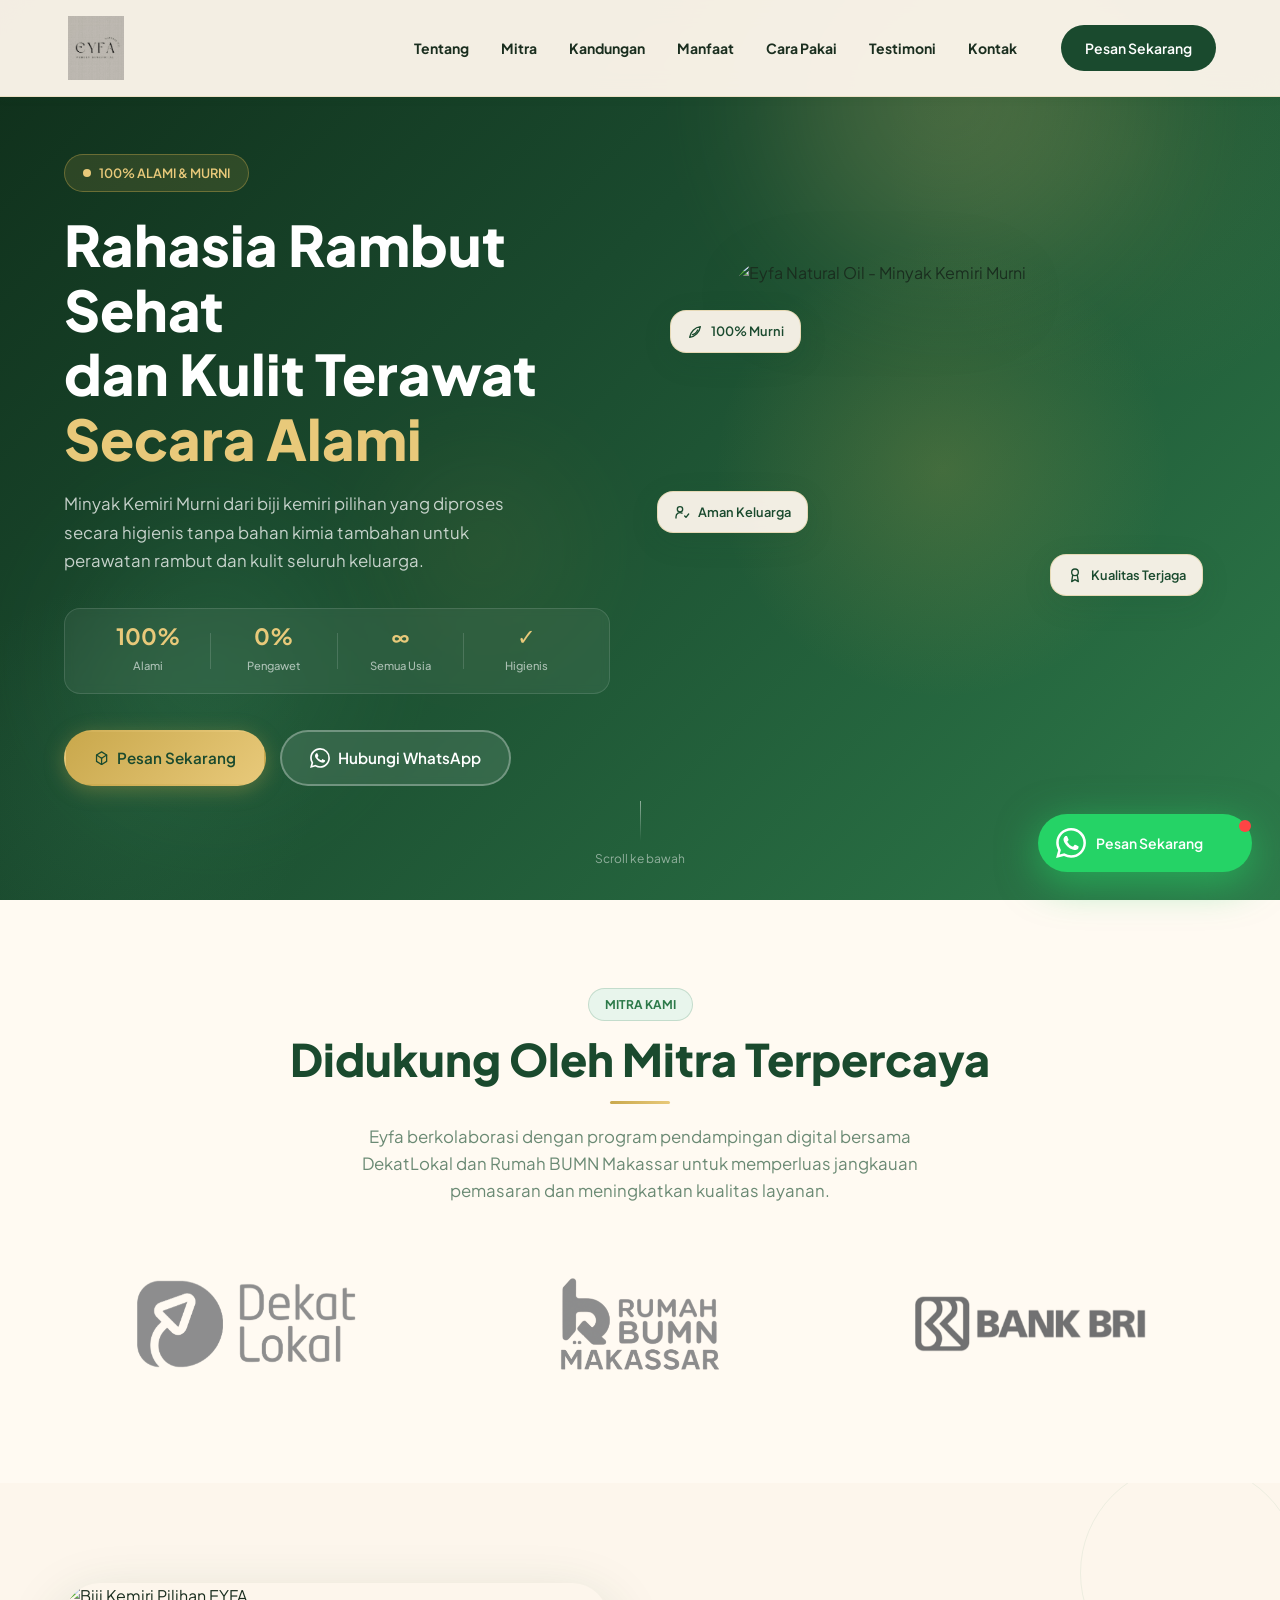
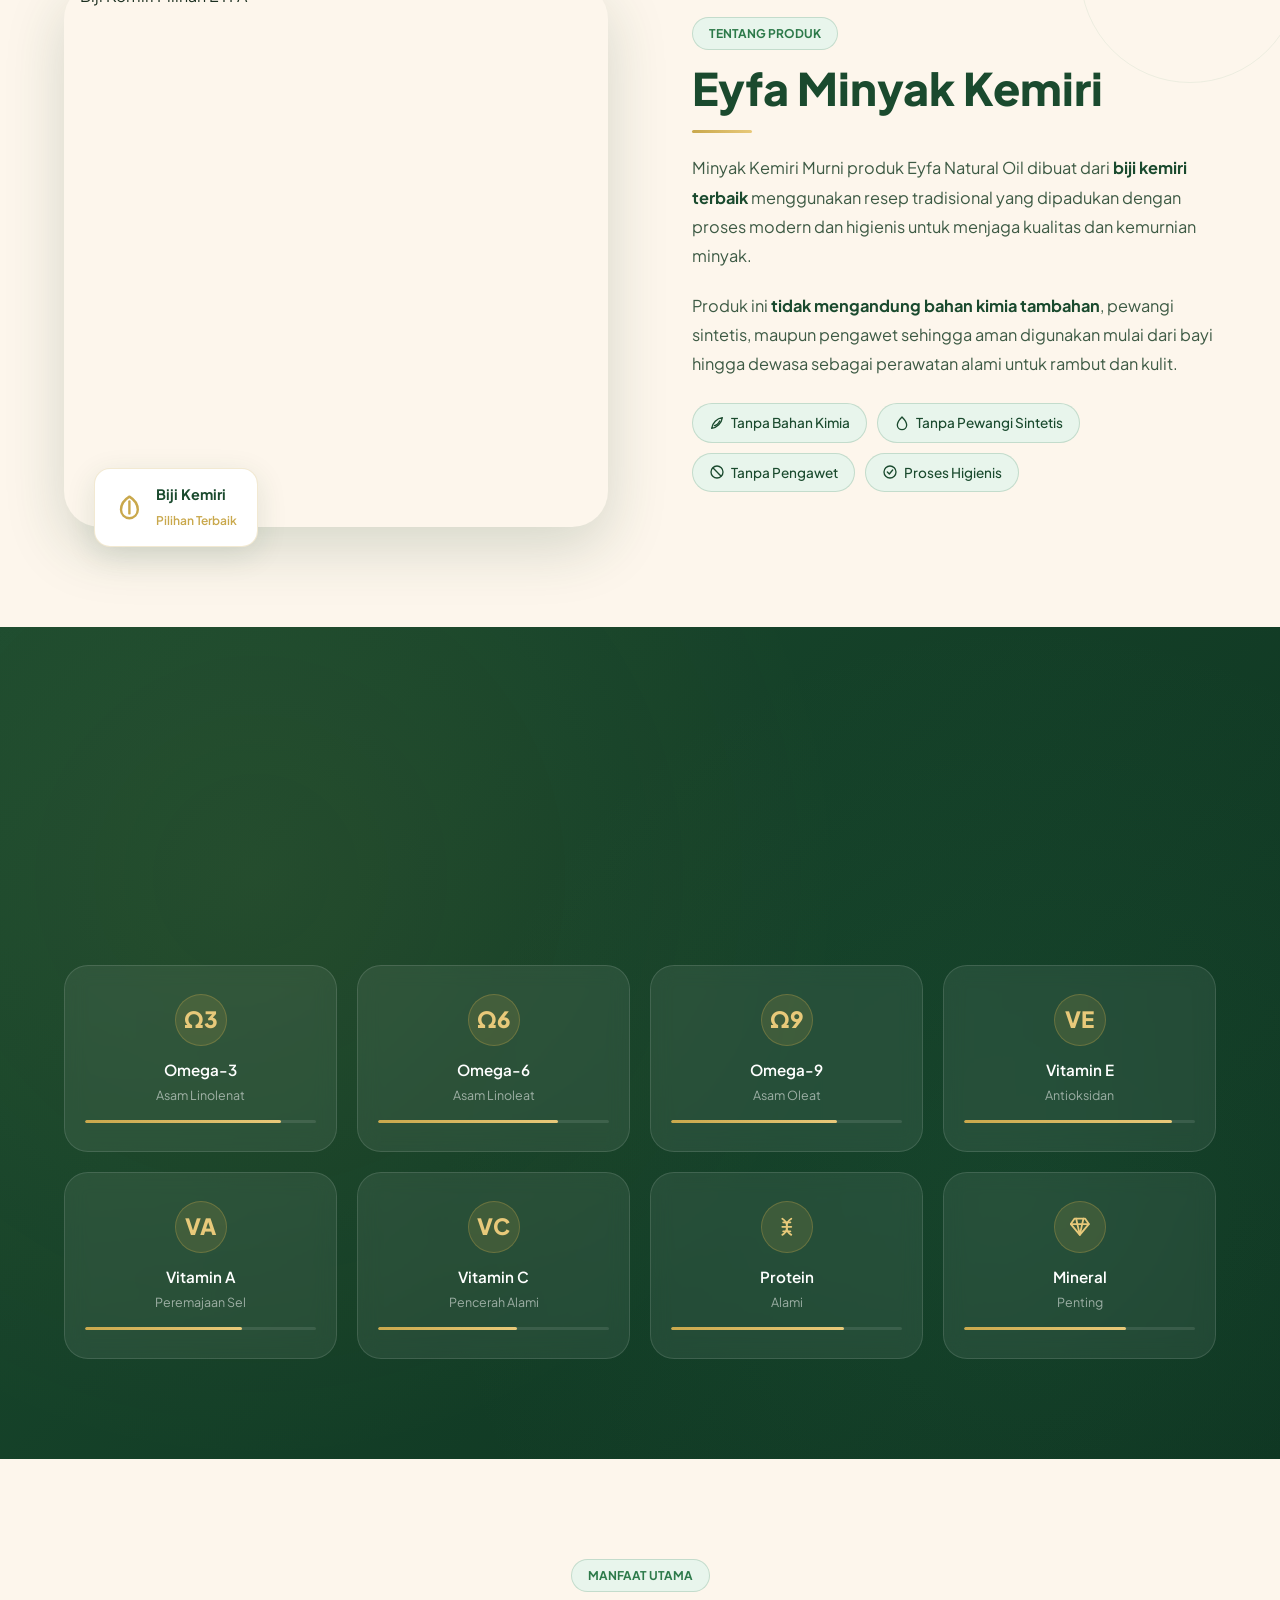
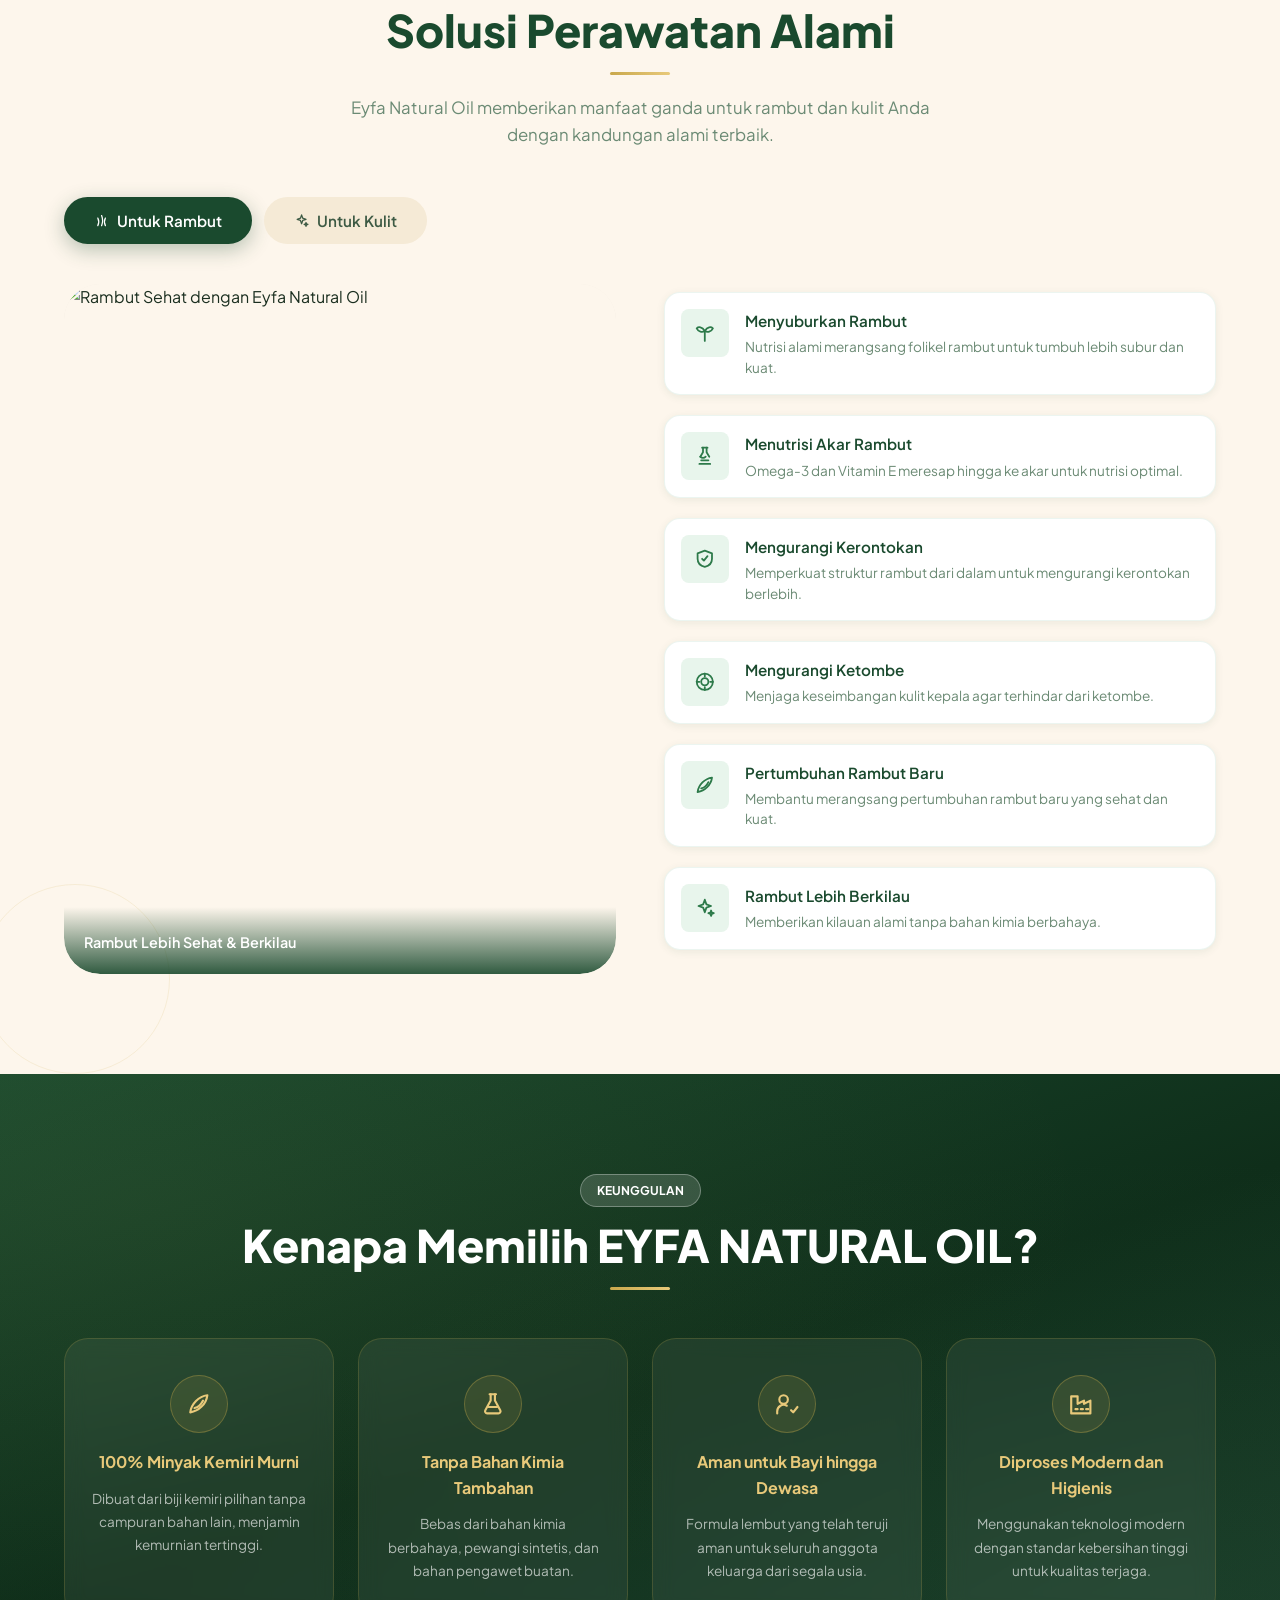
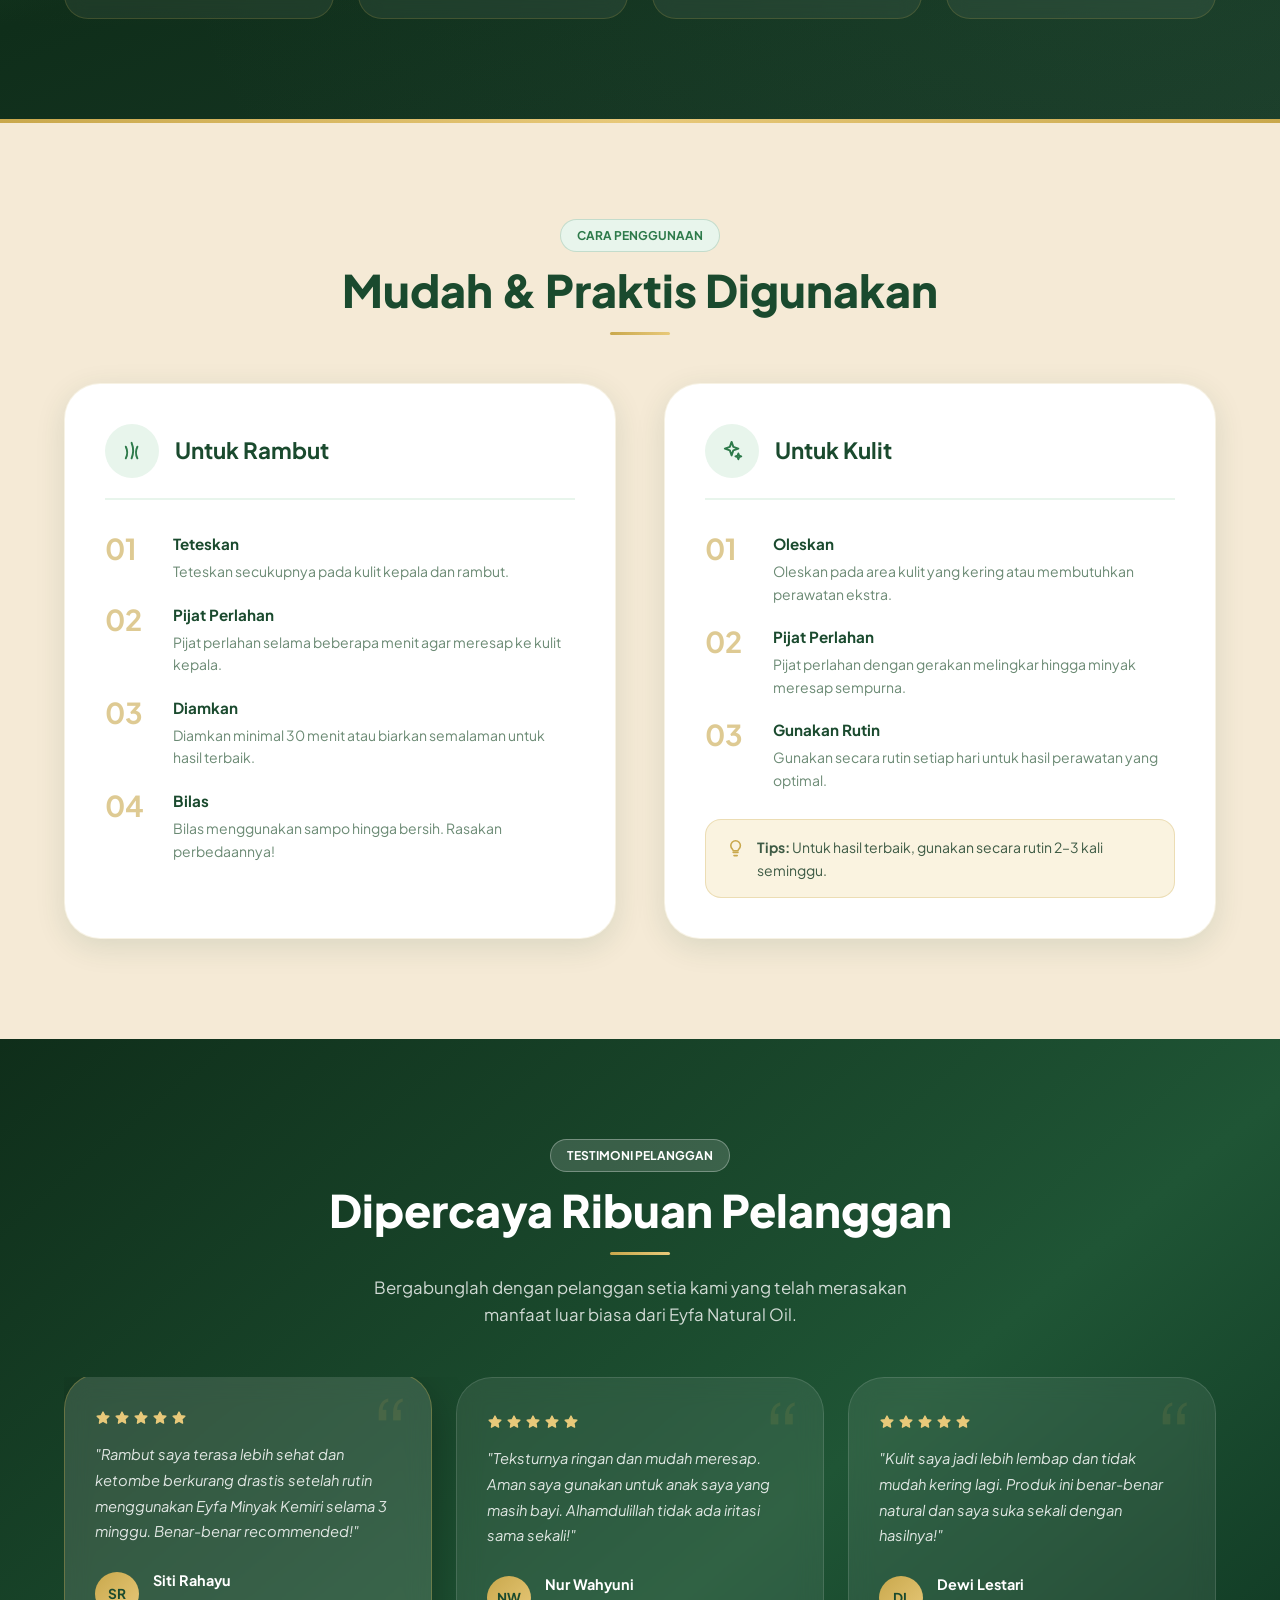
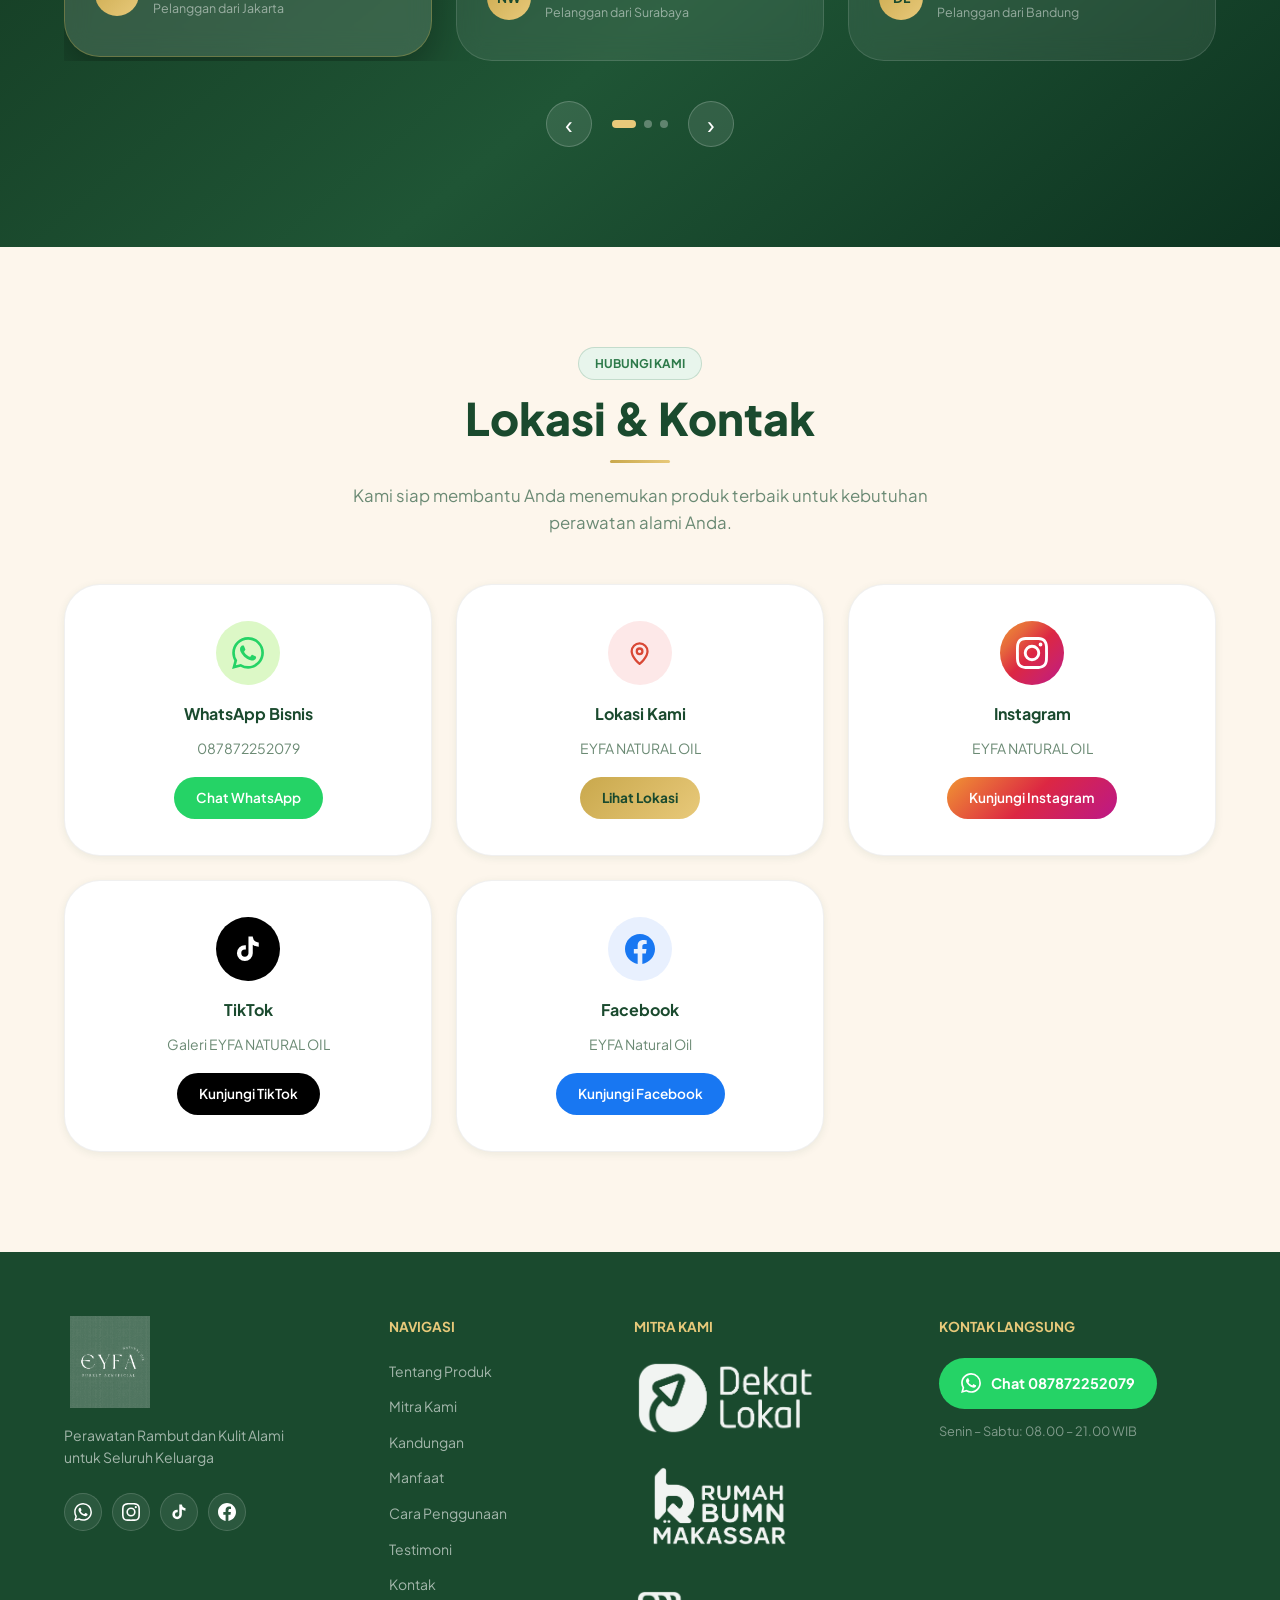
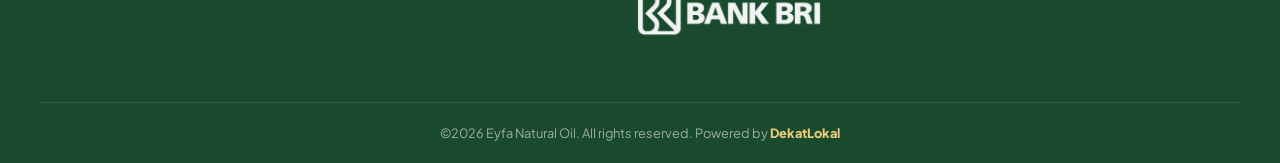
==== index.html @ d193f85e "update ui" ====
<!DOCTYPE html>
<html lang="id">
<head>
  <meta charset="UTF-8" />
  <meta name="viewport" content="width=device-width, initial-scale=1.0" />
  <title>Eyfa Natural Oil | Minyak Kemiri Murni untuk Rambut dan Kulit</title>
  <meta name="description" content="Eyfa Natural Oil adalah minyak kemiri murni untuk merawat rambut, kulit kepala, dan kulit keluarga tanpa pewangi sintetis atau pengawet." />
  <meta name="keywords" content="Eyfa Natural Oil, minyak kemiri murni, minyak kemiri untuk rambut, minyak kemiri rambut rontok, minyak kemiri untuk bayi, minyak kemiri alami Makassar, perawatan rambut alami, perawatan kulit alami, minyak kemiri tanpa pengawet, minyak kemiri Indonesia" />
  <meta name="robots" content="index, follow, max-image-preview:large" />
  <meta name="author" content="Eyfa Natural Oil" />
  <meta name="theme-color" content="#1a4a2e" />
  <link rel="canonical" href="https://ayfa.dekatlokal.com/" />
  <meta property="og:locale" content="id_ID" />
  <meta property="og:type" content="website" />
  <meta property="og:site_name" content="Eyfa Natural Oil" />
  <meta property="og:title" content="Eyfa Natural Oil - Minyak Kemiri Murni" />
  <meta property="og:description" content="Minyak kemiri murni dari biji kemiri pilihan untuk perawatan rambut dan kulit alami seluruh keluarga." />
  <meta property="og:url" content="https://ayfa.dekatlokal.com/" />
  <meta property="og:image" content="https://ayfa.dekatlokal.com/assets/eyfa_hero_product.png" />
  <meta property="og:image:alt" content="Produk Eyfa Natural Oil minyak kemiri murni" />
  <meta name="twitter:card" content="summary_large_image" />
  <meta name="twitter:title" content="Eyfa Natural Oil - Minyak Kemiri Murni" />
  <meta name="twitter:description" content="Perawatan rambut dan kulit alami dari minyak kemiri murni tanpa bahan kimia tambahan." />
  <meta name="twitter:image" content="https://ayfa.dekatlokal.com/assets/eyfa_hero_product.png" />
  <link rel="icon" type="image/jpeg" href="assets/logo-eyfa.jpg" />
  <link rel="apple-touch-icon" href="assets/logo-eyfa.jpg" />
  <link rel="preload" as="image" href="assets/eyfa_hero_product.png" />
  <link rel="preconnect" href="https://fonts.googleapis.com" />
  <link rel="preconnect" href="https://fonts.gstatic.com" crossorigin />
  <link href="https://fonts.googleapis.com/css2?family=Plus+Jakarta+Sans:wght@400;500;600;700;800&display=swap" rel="stylesheet" />
  <link rel="stylesheet" href="style.css" />
  <script type="application/ld+json">
  {
    "@context": "https://schema.org",
    "@graph": [
      {
        "@type": "Organization",
        "@id": "https://ayfa.dekatlokal.com/#organization",
        "name": "Eyfa Natural Oil",
        "url": "https://ayfa.dekatlokal.com/",
        "logo": "https://ayfa.dekatlokal.com/assets/logo-eyfa.jpg",
        "sameAs": [
          "https://www.instagram.com/eyfanaturaloil",
          "https://www.tiktok.com/@eyfa.natural.oil",
          "https://www.facebook.com/profile.php?id=61573825376916"
        ]
      },
      {
        "@type": "LocalBusiness",
        "@id": "https://ayfa.dekatlokal.com/#business",
        "name": "Eyfa Natural Oil",
        "url": "https://ayfa.dekatlokal.com/",
        "image": "https://ayfa.dekatlokal.com/assets/eyfa_hero_product.png",
        "telephone": "+6287872252079",
        "areaServed": "Indonesia",
        "brand": { "@id": "https://ayfa.dekatlokal.com/#organization" },
        "openingHoursSpecification": [
          {
            "@type": "OpeningHoursSpecification",
            "dayOfWeek": ["Monday", "Tuesday", "Wednesday", "Thursday", "Friday", "Saturday"],
            "opens": "08:00",
            "closes": "21:00"
          }
        ]
      },
      {
        "@type": "Product",
        "@id": "https://ayfa.dekatlokal.com/#product",
        "name": "Eyfa Natural Oil Minyak Kemiri Murni",
        "brand": { "@id": "https://ayfa.dekatlokal.com/#organization" },
        "category": "Perawatan rambut dan kulit alami",
        "image": [
          "https://ayfa.dekatlokal.com/assets/eyfa_hero_product.png",
          "https://ayfa.dekatlokal.com/assets/eyfa_kemiri_natural.png"
        ],
        "description": "Minyak kemiri murni dari biji kemiri pilihan untuk membantu merawat rambut, kulit kepala, dan kulit keluarga tanpa pewangi sintetis atau pengawet."
      }
    ]
  }
  </script>
</head>
<body>
  <svg class="svg-sprite" xmlns="http://www.w3.org/2000/svg" aria-hidden="true">
    <symbol id="icon-leaf" viewBox="0 0 24 24"><path d="M4 20c8-1 15-8 16-16C12 5 5 12 4 20Z"/><path d="M8 16c3-.5 6-3 8-7"/></symbol>
    <symbol id="icon-award" viewBox="0 0 24 24"><circle cx="12" cy="8" r="5"/><path d="M8.5 12.5 7 22l5-3 5 3-1.5-9.5"/></symbol>
    <symbol id="icon-user-check" viewBox="0 0 24 24"><circle cx="9" cy="8" r="4"/><path d="M3 21v-2a6 6 0 0 1 9-5.2"/><path d="m16 18 2 2 4-5"/></symbol>
    <symbol id="icon-seed" viewBox="0 0 24 24"><path d="M12 3c5 3 7 7 7 11a7 7 0 0 1-14 0c0-4 2-8 7-11Z"/><path d="M12 7v10"/></symbol>
    <symbol id="icon-drop" viewBox="0 0 24 24"><path d="M12 3s7 7 7 12a7 7 0 0 1-14 0c0-5 7-12 7-12Z"/></symbol>
    <symbol id="icon-ban" viewBox="0 0 24 24"><circle cx="12" cy="12" r="9"/><path d="M6.5 6.5 17.5 17.5"/></symbol>
    <symbol id="icon-check-circle" viewBox="0 0 24 24"><circle cx="12" cy="12" r="9"/><path d="m8 12 3 3 5-6"/></symbol>
    <symbol id="icon-dna" viewBox="0 0 24 24"><path d="M7 3c7 4 7 14 0 18"/><path d="M17 3c-7 4-7 14 0 18"/><path d="M8 7h8M7 12h10M8 17h8"/></symbol>
    <symbol id="icon-gem" viewBox="0 0 24 24"><path d="M6 3h12l4 6-10 12L2 9l4-6Z"/><path d="M2 9h20M8 3l4 18 4-18"/></symbol>
    <symbol id="icon-hair" viewBox="0 0 24 24"><path d="M6 20c2-4 2-8 0-12"/><path d="M12 20c2-5 2-11 0-16"/><path d="M18 20c-2-4-2-8 0-12"/></symbol>
    <symbol id="icon-sparkle" viewBox="0 0 24 24"><path d="M12 3l1.8 5.2L19 10l-5.2 1.8L12 17l-1.8-5.2L5 10l5.2-1.8L12 3Z"/><path d="M19 15l.8 2.2L22 18l-2.2.8L19 21l-.8-2.2L16 18l2.2-.8L19 15Z"/></symbol>
    <symbol id="icon-sprout" viewBox="0 0 24 24"><path d="M12 21V10"/><path d="M12 10C9 5 5 5 3 7c2 4 6 5 9 3Z"/><path d="M12 10c3-5 7-5 9-3-2 4-6 5-9 3Z"/></symbol>
    <symbol id="icon-microscope" viewBox="0 0 24 24"><path d="M9 3h6"/><path d="M10 3v5l-3 5"/><path d="M14 3v5l3 5"/><path d="M6 21h12"/><path d="M8 17h8"/><path d="M13 13a4 4 0 0 1-6 0"/></symbol>
    <symbol id="icon-shield" viewBox="0 0 24 24"><path d="M12 3 20 6v6c0 5-3.5 8-8 9-4.5-1-8-4-8-9V6l8-3Z"/><path d="m9 12 2 2 4-5"/></symbol>
    <symbol id="icon-target" viewBox="0 0 24 24"><circle cx="12" cy="12" r="9"/><circle cx="12" cy="12" r="4"/><path d="M12 3v3M12 18v3M3 12h3M18 12h3"/></symbol>
    <symbol id="icon-flower" viewBox="0 0 24 24"><circle cx="12" cy="12" r="2"/><path d="M12 4c2 2 2 4 0 6-2-2-2-4 0-6ZM12 20c-2-2-2-4 0-6 2 2 2 4 0 6ZM4 12c2-2 4-2 6 0-2 2-4 2-6 0ZM20 12c-2 2-4 2-6 0 2-2 4-2 6 0Z"/></symbol>
    <symbol id="icon-sun" viewBox="0 0 24 24"><circle cx="12" cy="12" r="4"/><path d="M12 2v3M12 19v3M4.9 4.9 7 7M17 17l2.1 2.1M2 12h3M19 12h3M4.9 19.1 7 17M17 7l2.1-2.1"/></symbol>
    <symbol id="icon-beaker" viewBox="0 0 24 24"><path d="M9 3h6"/><path d="M10 3v6l-5 9a2 2 0 0 0 1.7 3h10.6A2 2 0 0 0 19 18l-5-9V3"/><path d="M8 15h8"/></symbol>
    <symbol id="icon-factory" viewBox="0 0 24 24"><path d="M3 21h18V9l-6 3V9l-6 3V5H3v16Z"/><path d="M7 17h2M12 17h2M17 17h2"/></symbol>
    <symbol id="icon-bulb" viewBox="0 0 24 24"><path d="M9 18h6"/><path d="M10 22h4"/><path d="M8 14a6 6 0 1 1 8 0c-.8.8-1 1.5-1 2H9c0-.5-.2-1.2-1-2Z"/></symbol>
    <symbol id="icon-map-pin" viewBox="0 0 24 24"><path d="M12 21s7-5.5 7-11a7 7 0 0 0-14 0c0 5.5 7 11 7 11Z"/><circle cx="12" cy="10" r="2.5"/></symbol>
    <symbol id="icon-package" viewBox="0 0 24 24"><path d="M4 8 12 3l8 5v10l-8 5-8-5V8Z"/><path d="m4 8 8 5 8-5"/><path d="M12 13v10"/></symbol>
    <symbol id="icon-star" viewBox="0 0 24 24"><polygon points="12 3 14.7 8.5 20.8 9.4 16.4 13.7 17.4 19.8 12 16.9 6.6 19.8 7.6 13.7 3.2 9.4 9.3 8.5 12 3"/></symbol>
  </svg>

  <!-- ===== NAVBAR ===== -->
  <nav class="navbar" id="navbar">
    <div class="nav-container">
      <a href="#hero" class="nav-logo" aria-label="Eyfa Natural Oil">
        <img src="assets/logo-eyfa-transparent.png" alt="Eyfa Natural Oil" class="brand-logo-img" width="571" height="653" />
      </a>
      <ul class="nav-links" id="navLinks">
        <li><a href="#tentang">Tentang</a></li>
        <li><a href="#mitra">Mitra</a></li>
        <li><a href="#kandungan">Kandungan</a></li>
        <li><a href="#manfaat">Manfaat</a></li>
        <li><a href="#cara-pakai">Cara Pakai</a></li>
        <li><a href="#testimoni">Testimoni</a></li>
        <li><a href="#kontak">Kontak</a></li>
        <li class="nav-powered-mobile">Powered by <a href="https://dekatlokal.com/" target="_blank" rel="noopener">DekatLokal</a></li>
      </ul>
      <a href="https://wa.me/6287872252079?text=Halo%2C%20saya%20ingin%20memesan%20Eyfa%20Minyak%20Kemiri" class="nav-cta" target="_blank" rel="noopener">Pesan Sekarang</a>
      <button class="hamburger" id="hamburger" aria-label="Menu">
        <span></span><span></span><span></span>
      </button>
    </div>
  </nav>

  <!-- ===== HERO SECTION ===== -->
  <section class="hero" id="hero">
    <div class="hero-bg-ornament">
      <div class="orb orb-1"></div>
      <div class="orb orb-2"></div>
      <div class="orb orb-3"></div>
    </div>
    <div class="hero-container">
      <div class="hero-content" data-aos="fade-right">
        <div class="hero-badge">
          <span class="badge-dot"></span>
          100% Alami &amp; Murni
        </div>
        <h1 class="hero-headline">
          Rahasia Rambut Sehat<br />
          dan Kulit Terawat<br />
          <em>Secara Alami</em>
        </h1>
        <p class="hero-subheadline">
          Minyak Kemiri Murni dari biji kemiri pilihan yang diproses secara higienis tanpa bahan kimia tambahan untuk perawatan rambut dan kulit seluruh keluarga.
        </p>
        <div class="hero-stats">
          <div class="stat-item">
            <span class="stat-num">100%</span>
            <span class="stat-label">Alami</span>
          </div>
          <div class="stat-divider"></div>
          <div class="stat-item">
            <span class="stat-num">0%</span>
            <span class="stat-label">Pengawet</span>
          </div>
          <div class="stat-divider"></div>
          <div class="stat-item">
            <span class="stat-num">∞</span>
            <span class="stat-label">Semua Usia</span>
          </div>
          <div class="stat-divider"></div>
          <div class="stat-item">
            <span class="stat-num">✓</span>
            <span class="stat-label">Higienis</span>
          </div>
        </div>
        <div class="hero-cta-group">
          <a href="https://wa.me/6287872252079?text=Halo%2C%20saya%20ingin%20memesan%20Eyfa%20Minyak%20Kemiri" class="btn btn-primary" id="hero-order-btn" target="_blank" rel="noopener">
            <svg class="icon" aria-hidden="true"><use href="#icon-package"></use></svg>
            Pesan Sekarang
          </a>
          <a href="https://wa.me/6287872252079" class="btn btn-whatsapp" id="hero-wa-btn" target="_blank" rel="noopener">
            <svg width="20" height="20" viewBox="0 0 24 24" fill="currentColor"><path d="M17.472 14.382c-.297-.149-1.758-.867-2.03-.967-.273-.099-.471-.148-.67.15-.197.297-.767.966-.94 1.164-.173.199-.347.223-.644.075-.297-.15-1.255-.463-2.39-1.475-.883-.788-1.48-1.761-1.653-2.059-.173-.297-.018-.458.13-.606.134-.133.298-.347.446-.52.149-.174.198-.298.298-.497.099-.198.05-.371-.025-.52-.075-.149-.669-1.612-.916-2.207-.242-.579-.487-.5-.669-.51-.173-.008-.371-.01-.57-.01-.198 0-.52.074-.792.372-.272.297-1.04 1.016-1.04 2.479 0 1.462 1.065 2.875 1.213 3.074.149.198 2.096 3.2 5.077 4.487.709.306 1.262.489 1.694.625.712.227 1.36.195 1.871.118.571-.085 1.758-.719 2.006-1.413.248-.694.248-1.289.173-1.413-.074-.124-.272-.198-.57-.347m-5.421 7.403h-.004a9.87 9.87 0 01-5.031-1.378l-.361-.214-3.741.982.998-3.648-.235-.374a9.86 9.86 0 01-1.51-5.26c.001-5.45 4.436-9.884 9.888-9.884 2.64 0 5.122 1.03 6.988 2.898a9.825 9.825 0 012.893 6.994c-.003 5.45-4.437 9.884-9.885 9.884m8.413-18.297A11.815 11.815 0 0012.05 0C5.495 0 .16 5.335.157 11.892c0 2.096.547 4.142 1.588 5.945L.057 24l6.305-1.654a11.882 11.882 0 005.683 1.448h.005c6.554 0 11.89-5.335 11.893-11.893a11.821 11.821 0 00-3.48-8.413Z"/></svg>
            Hubungi WhatsApp
          </a>
        </div>
      </div>
      <div class="hero-visual" data-aos="fade-left">
        <div class="hero-img-wrapper">
          <div class="hero-img-glow"></div>
          <img src="assets/eyfa_hero_product.png" alt="Eyfa Natural Oil - Minyak Kemiri Murni" class="hero-product-img" id="hero-product-img" width="1024" height="1024" fetchpriority="high" />
          <div class="floating-badge fb-1">
            <span class="fb-icon"><svg class="icon" aria-hidden="true"><use href="#icon-leaf"></use></svg></span>
            <span>100% Murni</span>
          </div>
          <div class="floating-badge fb-2">
            <span class="fb-icon"><svg class="icon" aria-hidden="true"><use href="#icon-award"></use></svg></span>
            <span>Kualitas Terjaga</span>
          </div>
          <div class="floating-badge fb-3">
            <span class="fb-icon"><svg class="icon" aria-hidden="true"><use href="#icon-user-check"></use></svg></span>
            <span>Aman Keluarga</span>
          </div>
        </div>
      </div>
    </div>
    <div class="hero-scroll-indicator">
      <div class="scroll-line"></div>
      <span>Scroll ke bawah</span>
    </div>
  </section>

  <!-- ===== MITRA TERPERCAYA ===== -->
  <section class="partners" id="mitra">
    <div class="section-container">
      <div class="section-header text-center" data-aos="fade-up">
        <div class="section-tag">Mitra Kami</div>
        <h2 class="section-title">Didukung Oleh Mitra Terpercaya</h2>
        <div class="gold-divider center"></div>
        <p class="section-desc">Eyfa berkolaborasi dengan program pendampingan digital bersama DekatLokal dan Rumah BUMN Makassar untuk memperluas jangkauan pemasaran dan meningkatkan kualitas layanan.</p>
      </div>
      <div class="partners-grid">
        <a href="https://dekatlokal.com/" class="partner-card" data-aos="flip-up" data-aos-delay="0" target="_blank" rel="noopener" aria-label="Kunjungi DekatLokal">
          <img src="assets/logo-dekatlokal.png" alt="DekatLokal" class="partner-logo" width="3125" height="1250" loading="lazy" />
        </a>
        <div class="partner-card" data-aos="flip-up" data-aos-delay="120" aria-label="Rumah BUMN Makassar">
          <img src="assets/logo-rumah%20bumn%20makassar.png" alt="Rumah BUMN Makassar" class="partner-logo partner-logo-rumah" width="3125" height="1875" loading="lazy" />
        </div>
        <div class="partner-card" data-aos="flip-up" data-aos-delay="240" aria-label="Bank BRI">
          <img src="assets/logo-bank%20bri.png" alt="Bank BRI" class="partner-logo" width="3124" height="781" loading="lazy" />
        </div>
      </div>
    </div>
  </section>

  <!-- ===== TENTANG PRODUK ===== -->
  <section class="about" id="tentang">
    <div class="section-container">
      <div class="about-grid">
        <div class="about-image-col" data-aos="fade-right">
          <div class="about-img-frame">
            <img src="assets/eyfa_kemiri_natural.png" alt="Biji Kemiri Pilihan EYFA" class="about-img" width="1024" height="1024" loading="lazy" />
            <div class="about-img-badge">
              <span class="badge-icon"><svg class="icon" aria-hidden="true"><use href="#icon-seed"></use></svg></span>
              <div>
                <strong>Biji Kemiri</strong>
                <small>Pilihan Terbaik</small>
              </div>
            </div>
          </div>
        </div>
        <div class="about-content-col" data-aos="fade-left">
          <div class="section-tag">Tentang Produk</div>
          <h2 class="section-title">Eyfa Minyak Kemiri</h2>
          <div class="gold-divider"></div>
          <p class="about-text">
            Minyak Kemiri Murni produk Eyfa Natural Oil dibuat dari <strong>biji kemiri terbaik</strong> menggunakan resep tradisional yang dipadukan dengan proses modern dan higienis untuk menjaga kualitas dan kemurnian minyak.
          </p>
          <p class="about-text">
            Produk ini <strong>tidak mengandung bahan kimia tambahan</strong>, pewangi sintetis, maupun pengawet sehingga aman digunakan mulai dari bayi hingga dewasa sebagai perawatan alami untuk rambut dan kulit.
          </p>
          <div class="about-features">
            <div class="feature-chip">
              <span><svg class="icon" aria-hidden="true"><use href="#icon-leaf"></use></svg></span> Tanpa Bahan Kimia
            </div>
            <div class="feature-chip">
              <span><svg class="icon" aria-hidden="true"><use href="#icon-drop"></use></svg></span> Tanpa Pewangi Sintetis
            </div>
            <div class="feature-chip">
              <span><svg class="icon" aria-hidden="true"><use href="#icon-ban"></use></svg></span> Tanpa Pengawet
            </div>
            <div class="feature-chip">
              <span><svg class="icon" aria-hidden="true"><use href="#icon-check-circle"></use></svg></span> Proses Higienis
            </div>
          </div>
        </div>
      </div>
    </div>
  </section>

  <!-- ===== KANDUNGAN ALAMI ===== -->
  <section class="kandungan" id="kandungan">
    <div class="kandungan-bg"></div>
    <div class="section-container">
      <div class="section-header" data-aos="fade-up">
        <div class="section-tag light">Kandungan Alami</div>
        <h2 class="section-title light">Kaya Nutrisi untuk Rambut &amp; Kulit</h2>
        <div class="gold-divider center"></div>
        <p class="section-desc light">Setiap tetes Eyfa Natural Oil mengandung nutrisi penting yang membantu menjaga kesehatan rambut dan kulit secara alami dari dalam.</p>
      </div>
      <div class="kandungan-grid">
        <div class="kandungan-card" data-aos="fade-up" data-aos-delay="0">
          <div class="kand-icon">Ω3</div>
          <h3>Omega-3</h3>
          <p>Asam Linolenat</p>
          <div class="kand-bar"><div class="kand-fill" style="width:85%"></div></div>
        </div>
        <div class="kandungan-card" data-aos="fade-up" data-aos-delay="80">
          <div class="kand-icon">Ω6</div>
          <h3>Omega-6</h3>
          <p>Asam Linoleat</p>
          <div class="kand-bar"><div class="kand-fill" style="width:78%"></div></div>
        </div>
        <div class="kandungan-card" data-aos="fade-up" data-aos-delay="160">
          <div class="kand-icon">Ω9</div>
          <h3>Omega-9</h3>
          <p>Asam Oleat</p>
          <div class="kand-bar"><div class="kand-fill" style="width:72%"></div></div>
        </div>
        <div class="kandungan-card" data-aos="fade-up" data-aos-delay="240">
          <div class="kand-icon">VE</div>
          <h3>Vitamin E</h3>
          <p>Antioksidan</p>
          <div class="kand-bar"><div class="kand-fill" style="width:90%"></div></div>
        </div>
        <div class="kandungan-card" data-aos="fade-up" data-aos-delay="320">
          <div class="kand-icon">VA</div>
          <h3>Vitamin A</h3>
          <p>Peremajaan Sel</p>
          <div class="kand-bar"><div class="kand-fill" style="width:68%"></div></div>
        </div>
        <div class="kandungan-card" data-aos="fade-up" data-aos-delay="400">
          <div class="kand-icon">VC</div>
          <h3>Vitamin C</h3>
          <p>Pencerah Alami</p>
          <div class="kand-bar"><div class="kand-fill" style="width:60%"></div></div>
        </div>
        <div class="kandungan-card" data-aos="fade-up" data-aos-delay="480">
          <div class="kand-icon"><svg class="icon" aria-hidden="true"><use href="#icon-dna"></use></svg></div>
          <h3>Protein</h3>
          <p>Alami</p>
          <div class="kand-bar"><div class="kand-fill" style="width:75%"></div></div>
        </div>
        <div class="kandungan-card" data-aos="fade-up" data-aos-delay="560">
          <div class="kand-icon"><svg class="icon" aria-hidden="true"><use href="#icon-gem"></use></svg></div>
          <h3>Mineral</h3>
          <p>Penting</p>
          <div class="kand-bar"><div class="kand-fill" style="width:70%"></div></div>
        </div>
      </div>
    </div>
  </section>

  <!-- ===== MANFAAT UTAMA ===== -->
  <section class="manfaat" id="manfaat">
    <div class="section-container">
      <div class="section-header" data-aos="fade-up">
        <div class="section-tag">Manfaat Utama</div>
        <h2 class="section-title">Solusi Perawatan Alami</h2>
        <div class="gold-divider center"></div>
        <p class="section-desc">Eyfa Natural Oil memberikan manfaat ganda untuk rambut dan kulit Anda dengan kandungan alami terbaik.</p>
      </div>
      <div class="manfaat-tabs">
        <button class="tab-btn active" data-tab="rambut" id="tab-rambut">
          <span><svg class="icon" aria-hidden="true"><use href="#icon-hair"></use></svg></span> Untuk Rambut
        </button>
        <button class="tab-btn" data-tab="kulit" id="tab-kulit">
          <span><svg class="icon" aria-hidden="true"><use href="#icon-sparkle"></use></svg></span> Untuk Kulit
        </button>
      </div>
      <div class="manfaat-content">
        <div class="tab-panel active" id="panel-rambut">
          <div class="manfaat-visual" data-aos="fade-right">
            <img src="assets/eyfa_healthy_hair.png" alt="Rambut Sehat dengan Eyfa Natural Oil" class="manfaat-img" width="1024" height="1024" loading="lazy" />
            <div class="manfaat-img-overlay">
              <span>Rambut Lebih Sehat &amp; Berkilau</span>
            </div>
          </div>
          <div class="manfaat-list" data-aos="fade-left">
            <div class="manfaat-item">
              <div class="manfaat-icon-wrap"><svg class="icon" aria-hidden="true"><use href="#icon-sprout"></use></svg></div>
              <div>
                <h4>Menyuburkan Rambut</h4>
                <p>Nutrisi alami merangsang folikel rambut untuk tumbuh lebih subur dan kuat.</p>
              </div>
            </div>
            <div class="manfaat-item">
              <div class="manfaat-icon-wrap"><svg class="icon" aria-hidden="true"><use href="#icon-microscope"></use></svg></div>
              <div>
                <h4>Menutrisi Akar Rambut</h4>
                <p>Omega-3 dan Vitamin E meresap hingga ke akar untuk nutrisi optimal.</p>
              </div>
            </div>
            <div class="manfaat-item">
              <div class="manfaat-icon-wrap"><svg class="icon" aria-hidden="true"><use href="#icon-shield"></use></svg></div>
              <div>
                <h4>Mengurangi Kerontokan</h4>
                <p>Memperkuat struktur rambut dari dalam untuk mengurangi kerontokan berlebih.</p>
              </div>
            </div>
            <div class="manfaat-item">
              <div class="manfaat-icon-wrap"><svg class="icon" aria-hidden="true"><use href="#icon-target"></use></svg></div>
              <div>
                <h4>Mengurangi Ketombe</h4>
                <p>Menjaga keseimbangan kulit kepala agar terhindar dari ketombe.</p>
              </div>
            </div>
            <div class="manfaat-item">
              <div class="manfaat-icon-wrap"><svg class="icon" aria-hidden="true"><use href="#icon-leaf"></use></svg></div>
              <div>
                <h4>Pertumbuhan Rambut Baru</h4>
                <p>Membantu merangsang pertumbuhan rambut baru yang sehat dan kuat.</p>
              </div>
            </div>
            <div class="manfaat-item">
              <div class="manfaat-icon-wrap"><svg class="icon" aria-hidden="true"><use href="#icon-sparkle"></use></svg></div>
              <div>
                <h4>Rambut Lebih Berkilau</h4>
                <p>Memberikan kilauan alami tanpa bahan kimia berbahaya.</p>
              </div>
            </div>
          </div>
        </div>
        <div class="tab-panel" id="panel-kulit">
          <div class="manfaat-visual" data-aos="fade-right">
            <img src="assets/eyfa_hero_product.png" alt="Perawatan Kulit dengan Eyfa Natural Oil" class="manfaat-img" width="1024" height="1024" loading="lazy" />
            <div class="manfaat-img-overlay">
              <span>Kulit Lembut &amp; Bercahaya</span>
            </div>
          </div>
          <div class="manfaat-list" data-aos="fade-left">
            <div class="manfaat-item">
              <div class="manfaat-icon-wrap"><svg class="icon" aria-hidden="true"><use href="#icon-drop"></use></svg></div>
              <div>
                <h4>Melembapkan Kulit Kering</h4>
                <p>Asam lemak alami mengunci kelembapan kulit sepanjang hari.</p>
              </div>
            </div>
            <div class="manfaat-item">
              <div class="manfaat-icon-wrap"><svg class="icon" aria-hidden="true"><use href="#icon-flower"></use></svg></div>
              <div>
                <h4>Menjaga Kelembutan Kulit</h4>
                <p>Formula alami menjaga tekstur kulit tetap halus dan lembut.</p>
              </div>
            </div>
            <div class="manfaat-item">
              <div class="manfaat-icon-wrap"><svg class="icon" aria-hidden="true"><use href="#icon-leaf"></use></svg></div>
              <div>
                <h4>Menutrisi Kulit Secara Alami</h4>
                <p>Vitamin A, C, E bekerja sinergis untuk nutrisi kulit terbaik.</p>
              </div>
            </div>
            <div class="manfaat-item">
              <div class="manfaat-icon-wrap"><svg class="icon" aria-hidden="true"><use href="#icon-sun"></use></svg></div>
              <div>
                <h4>Aman Digunakan Sehari-hari</h4>
                <p>Tanpa bahan kimia, aman untuk penggunaan rutin dari pagi hingga malam.</p>
              </div>
            </div>
          </div>
        </div>
      </div>
    </div>
  </section>

  <!-- ===== KEUNGGULAN ===== -->
  <section class="keunggulan" id="keunggulan">
    <div class="keunggulan-bg"></div>
    <div class="section-container">
      <div class="section-header" data-aos="fade-up">
        <div class="section-tag light">Keunggulan</div>
        <h2 class="section-title light">Kenapa Memilih EYFA NATURAL OIL?</h2>
        <div class="gold-divider center"></div>
      </div>
      <div class="keunggulan-grid">
        <div class="keunggulan-card" data-aos="fade-up" data-aos-delay="0">
          <div class="ku-icon"><svg class="icon" aria-hidden="true"><use href="#icon-leaf"></use></svg></div>
          <h3>100% Minyak Kemiri Murni</h3>
          <p>Dibuat dari biji kemiri pilihan tanpa campuran bahan lain, menjamin kemurnian tertinggi.</p>
        </div>
        <div class="keunggulan-card" data-aos="fade-up" data-aos-delay="100">
          <div class="ku-icon"><svg class="icon" aria-hidden="true"><use href="#icon-beaker"></use></svg></div>
          <h3>Tanpa Bahan Kimia Tambahan</h3>
          <p>Bebas dari bahan kimia berbahaya, pewangi sintetis, dan bahan pengawet buatan.</p>
        </div>
        <div class="keunggulan-card" data-aos="fade-up" data-aos-delay="200">
          <div class="ku-icon"><svg class="icon" aria-hidden="true"><use href="#icon-user-check"></use></svg></div>
          <h3>Aman untuk Bayi hingga Dewasa</h3>
          <p>Formula lembut yang telah teruji aman untuk seluruh anggota keluarga dari segala usia.</p>
        </div>
        <div class="keunggulan-card" data-aos="fade-up" data-aos-delay="300">
          <div class="ku-icon"><svg class="icon" aria-hidden="true"><use href="#icon-factory"></use></svg></div>
          <h3>Diproses Modern dan Higienis</h3>
          <p>Menggunakan teknologi modern dengan standar kebersihan tinggi untuk kualitas terjaga.</p>
        </div>
      </div>
    </div>
  </section>

  <!-- ===== CARA PENGGUNAAN ===== -->
  <section class="cara-pakai" id="cara-pakai">
    <div class="section-container">
      <div class="section-header" data-aos="fade-up">
        <div class="section-tag">Cara Penggunaan</div>
        <h2 class="section-title">Mudah &amp; Praktis Digunakan</h2>
        <div class="gold-divider center"></div>
      </div>
      <div class="cara-grid">
        <div class="cara-col" data-aos="fade-right">
          <div class="cara-header">
            <span class="cara-icon-big"><svg class="icon" aria-hidden="true"><use href="#icon-hair"></use></svg></span>
            <h3>Untuk Rambut</h3>
          </div>
          <div class="cara-steps">
            <div class="cara-step">
              <div class="step-num">01</div>
              <div class="step-content">
                <h4>Teteskan</h4>
                <p>Teteskan secukupnya pada kulit kepala dan rambut.</p>
              </div>
            </div>
            <div class="cara-step">
              <div class="step-num">02</div>
              <div class="step-content">
                <h4>Pijat Perlahan</h4>
                <p>Pijat perlahan selama beberapa menit agar meresap ke kulit kepala.</p>
              </div>
            </div>
            <div class="cara-step">
              <div class="step-num">03</div>
              <div class="step-content">
                <h4>Diamkan</h4>
                <p>Diamkan minimal 30 menit atau biarkan semalaman untuk hasil terbaik.</p>
              </div>
            </div>
            <div class="cara-step">
              <div class="step-num">04</div>
              <div class="step-content">
                <h4>Bilas</h4>
                <p>Bilas menggunakan sampo hingga bersih. Rasakan perbedaannya!</p>
              </div>
            </div>
          </div>
        </div>
        <div class="cara-col" data-aos="fade-left">
          <div class="cara-header">
            <span class="cara-icon-big"><svg class="icon" aria-hidden="true"><use href="#icon-sparkle"></use></svg></span>
            <h3>Untuk Kulit</h3>
          </div>
          <div class="cara-steps">
            <div class="cara-step">
              <div class="step-num">01</div>
              <div class="step-content">
                <h4>Oleskan</h4>
                <p>Oleskan pada area kulit yang kering atau membutuhkan perawatan ekstra.</p>
              </div>
            </div>
            <div class="cara-step">
              <div class="step-num">02</div>
              <div class="step-content">
                <h4>Pijat Perlahan</h4>
                <p>Pijat perlahan dengan gerakan melingkar hingga minyak meresap sempurna.</p>
              </div>
            </div>
            <div class="cara-step">
              <div class="step-num">03</div>
              <div class="step-content">
                <h4>Gunakan Rutin</h4>
                <p>Gunakan secara rutin setiap hari untuk hasil perawatan yang optimal.</p>
              </div>
            </div>
          </div>
          <div class="cara-tip">
            <span class="tip-icon"><svg class="icon" aria-hidden="true"><use href="#icon-bulb"></use></svg></span>
            <p><strong>Tips:</strong> Untuk hasil terbaik, gunakan secara rutin 2–3 kali seminggu.</p>
          </div>
        </div>
      </div>
    </div>
  </section>

  <!-- ===== TESTIMONI ===== -->
  <section class="testimoni" id="testimoni">
    <div class="testi-bg"></div>
    <div class="section-container">
      <div class="section-header" data-aos="fade-up">
        <div class="section-tag light">Testimoni Pelanggan</div>
        <h2 class="section-title light">Dipercaya Ribuan Pelanggan</h2>
        <div class="gold-divider center"></div>
        <p class="section-desc light">Bergabunglah dengan pelanggan setia kami yang telah merasakan manfaat luar biasa dari Eyfa Natural Oil.</p>
      </div>
      <div class="testi-slider-wrapper">
        <div class="testi-viewport">
          <div class="testi-track" id="testiTrack">
            <div class="testi-card">
              <div class="testi-stars" aria-label="5 dari 5"><svg class="icon" aria-hidden="true"><use href="#icon-star"></use></svg><svg class="icon" aria-hidden="true"><use href="#icon-star"></use></svg><svg class="icon" aria-hidden="true"><use href="#icon-star"></use></svg><svg class="icon" aria-hidden="true"><use href="#icon-star"></use></svg><svg class="icon" aria-hidden="true"><use href="#icon-star"></use></svg></div>
              <p class="testi-quote">"Rambut saya terasa lebih sehat dan ketombe berkurang drastis setelah rutin menggunakan Eyfa Minyak Kemiri selama 3 minggu. Benar-benar recommended!"</p>
              <div class="testi-profile">
                <div class="testi-avatar">SR</div>
                <div>
                  <strong>Siti Rahayu</strong>
                  <small>Pelanggan dari Jakarta</small>
                </div>
              </div>
            </div>
            <div class="testi-card">
              <div class="testi-stars" aria-label="5 dari 5"><svg class="icon" aria-hidden="true"><use href="#icon-star"></use></svg><svg class="icon" aria-hidden="true"><use href="#icon-star"></use></svg><svg class="icon" aria-hidden="true"><use href="#icon-star"></use></svg><svg class="icon" aria-hidden="true"><use href="#icon-star"></use></svg><svg class="icon" aria-hidden="true"><use href="#icon-star"></use></svg></div>
              <p class="testi-quote">"Teksturnya ringan dan mudah meresap. Aman saya gunakan untuk anak saya yang masih bayi. Alhamdulillah tidak ada iritasi sama sekali!"</p>
              <div class="testi-profile">
                <div class="testi-avatar">NW</div>
                <div>
                  <strong>Nur Wahyuni</strong>
                  <small>Pelanggan dari Surabaya</small>
                </div>
              </div>
            </div>
            <div class="testi-card">
              <div class="testi-stars" aria-label="5 dari 5"><svg class="icon" aria-hidden="true"><use href="#icon-star"></use></svg><svg class="icon" aria-hidden="true"><use href="#icon-star"></use></svg><svg class="icon" aria-hidden="true"><use href="#icon-star"></use></svg><svg class="icon" aria-hidden="true"><use href="#icon-star"></use></svg><svg class="icon" aria-hidden="true"><use href="#icon-star"></use></svg></div>
              <p class="testi-quote">"Kulit saya jadi lebih lembap dan tidak mudah kering lagi. Produk ini benar-benar natural dan saya suka sekali dengan hasilnya!"</p>
              <div class="testi-profile">
                <div class="testi-avatar">DL</div>
                <div>
                  <strong>Dewi Lestari</strong>
                  <small>Pelanggan dari Bandung</small>
                </div>
              </div>
            </div>
            <div class="testi-card">
              <div class="testi-stars" aria-label="5 dari 5"><svg class="icon" aria-hidden="true"><use href="#icon-star"></use></svg><svg class="icon" aria-hidden="true"><use href="#icon-star"></use></svg><svg class="icon" aria-hidden="true"><use href="#icon-star"></use></svg><svg class="icon" aria-hidden="true"><use href="#icon-star"></use></svg><svg class="icon" aria-hidden="true"><use href="#icon-star"></use></svg></div>
              <p class="testi-quote">"Sudah 2 bulan pakai Eyfa Minyak Kemiri dan rambut rontok saya berkurang signifikan. Harganya terjangkau untuk kualitas sebagus ini!"</p>
              <div class="testi-profile">
                <div class="testi-avatar">AM</div>
                <div>
                  <strong>Andi Maulana</strong>
                  <small>Pelanggan dari Makassar</small>
                </div>
              </div>
            </div>
            <div class="testi-card">
              <div class="testi-stars" aria-label="5 dari 5"><svg class="icon" aria-hidden="true"><use href="#icon-star"></use></svg><svg class="icon" aria-hidden="true"><use href="#icon-star"></use></svg><svg class="icon" aria-hidden="true"><use href="#icon-star"></use></svg><svg class="icon" aria-hidden="true"><use href="#icon-star"></use></svg><svg class="icon" aria-hidden="true"><use href="#icon-star"></use></svg></div>
              <p class="testi-quote">"Produk favorit keluarga kami! Semua anggota keluarga dari anak-anak sampai nenek sekarang pakai Eyfa Natural Oil. Sangat puas!"</p>
              <div class="testi-profile">
                <div class="testi-avatar">FH</div>
                <div>
                  <strong>Fatimah Hasanah</strong>
                  <small>Pelanggan dari Medan</small>
                </div>
              </div>
            </div>
          </div>
        </div>
        <div class="testi-controls">
          <button class="testi-btn" id="testiPrev" aria-label="Sebelumnya">&#8249;</button>
          <div class="testi-dots" id="testiDots"></div>
          <button class="testi-btn" id="testiNext" aria-label="Berikutnya">&#8250;</button>
        </div>
      </div>
    </div>
  </section>

  <!-- ===== KONTAK ===== -->
  <section class="kontak" id="kontak">
    <div class="section-container">
      <div class="section-header" data-aos="fade-up">
        <div class="section-tag">Hubungi Kami</div>
        <h2 class="section-title">Lokasi &amp; Kontak</h2>
        <div class="gold-divider center"></div>
        <p class="section-desc">Kami siap membantu Anda menemukan produk terbaik untuk kebutuhan perawatan alami Anda.</p>
      </div>
      <div class="kontak-grid">
        <div class="kontak-card wa-card" data-aos="fade-up" data-aos-delay="0">
          <div class="kontak-icon">
            <svg width="32" height="32" viewBox="0 0 24 24" fill="currentColor"><path d="M17.472 14.382c-.297-.149-1.758-.867-2.03-.967-.273-.099-.471-.148-.67.15-.197.297-.767.966-.94 1.164-.173.199-.347.223-.644.075-.297-.15-1.255-.463-2.39-1.475-.883-.788-1.48-1.761-1.653-2.059-.173-.297-.018-.458.13-.606.134-.133.298-.347.446-.52.149-.174.198-.298.298-.497.099-.198.05-.371-.025-.52-.075-.149-.669-1.612-.916-2.207-.242-.579-.487-.5-.669-.51-.173-.008-.371-.01-.57-.01-.198 0-.52.074-.792.372-.272.297-1.04 1.016-1.04 2.479 0 1.462 1.065 2.875 1.213 3.074.149.198 2.096 3.2 5.077 4.487.709.306 1.262.489 1.694.625.712.227 1.36.195 1.871.118.571-.085 1.758-.719 2.006-1.413.248-.694.248-1.289.173-1.413-.074-.124-.272-.198-.57-.347m-5.421 7.403h-.004a9.87 9.87 0 01-5.031-1.378l-.361-.214-3.741.982.998-3.648-.235-.374a9.86 9.86 0 01-1.51-5.26c.001-5.45 4.436-9.884 9.888-9.884 2.64 0 5.122 1.03 6.988 2.898a9.825 9.825 0 012.893 6.994c-.003 5.45-4.437 9.884-9.885 9.884m8.413-18.297A11.815 11.815 0 0012.05 0C5.495 0 .16 5.335.157 11.892c0 2.096.547 4.142 1.588 5.945L.057 24l6.305-1.654a11.882 11.882 0 005.683 1.448h.005c6.554 0 11.89-5.335 11.893-11.893a11.821 11.821 0 00-3.48-8.413Z"/></svg>
          </div>
          <h3>WhatsApp Bisnis</h3>
          <p>087872252079</p>
          <a href="https://wa.me/6287872252079?text=Halo%20Eyfa%20Natural%20Oil%2C%20saya%20ingin%20memesan%20Minyak%20Kemiri" class="kontak-btn btn-green" id="kontak-wa-btn" target="_blank" rel="noopener">Chat WhatsApp</a>
        </div>
        <div class="kontak-card maps-card" data-aos="fade-up" data-aos-delay="100">
          <div class="kontak-icon maps-icon"><svg class="icon" aria-hidden="true"><use href="#icon-map-pin"></use></svg></div>
          <h3>Lokasi Kami</h3>
          <p>EYFA NATURAL OIL</p>
          <a href="https://maps.google.com/?q=EYFA+NATURAL+OIL" class="kontak-btn btn-gold" id="kontak-maps-btn" target="_blank" rel="noopener">Lihat Lokasi</a>
        </div>
        <div class="kontak-card ig-card" data-aos="fade-up" data-aos-delay="200">
          <div class="kontak-icon">
            <svg width="32" height="32" viewBox="0 0 24 24" fill="currentColor"><path d="M12 2.163c3.204 0 3.584.012 4.85.07 3.252.148 4.771 1.691 4.919 4.919.058 1.265.069 1.645.069 4.849 0 3.205-.012 3.584-.069 4.849-.149 3.225-1.664 4.771-4.919 4.919-1.266.058-1.644.07-4.85.07-3.204 0-3.584-.012-4.849-.07-3.26-.149-4.771-1.699-4.919-4.92-.058-1.265-.07-1.644-.07-4.849 0-3.204.013-3.583.07-4.849.149-3.227 1.664-4.771 4.919-4.919 1.266-.057 1.645-.069 4.849-.069zM12 0C8.741 0 8.333.014 7.053.072 2.695.272.273 2.69.073 7.052.014 8.333 0 8.741 0 12c0 3.259.014 3.668.072 4.948.2 4.358 2.618 6.78 6.98 6.98C8.333 23.986 8.741 24 12 24c3.259 0 3.668-.014 4.948-.072 4.354-.2 6.782-2.618 6.979-6.98.059-1.28.073-1.689.073-4.948 0-3.259-.014-3.667-.072-4.947-.196-4.354-2.617-6.78-6.979-6.98C15.668.014 15.259 0 12 0zm0 5.838a6.162 6.162 0 100 12.324 6.162 6.162 0 000-12.324zM12 16a4 4 0 110-8 4 4 0 010 8zm6.406-11.845a1.44 1.44 0 100 2.881 1.44 1.44 0 000-2.881z"/></svg>
          </div>
          <h3>Instagram</h3>
          <p>EYFA NATURAL OIL</p>
          <a href="https://www.instagram.com/eyfanaturaloil?igsh=MXFqdnNuOHBqZTM0OQ==" class="kontak-btn btn-ig" id="kontak-ig-btn" target="_blank" rel="noopener">Kunjungi Instagram</a>
        </div>
        <div class="kontak-card tiktok-card" data-aos="fade-up" data-aos-delay="300">
          <div class="kontak-icon tiktok-icon">
            <svg width="30" height="30" viewBox="0 0 24 24" fill="currentColor"><path d="M19.59 6.69a4.83 4.83 0 01-3.77-4.25V2h-3.45v13.67a2.89 2.89 0 01-2.88 2.5 2.89 2.89 0 01-2.89-2.89 2.89 2.89 0 012.89-2.89c.28 0 .54.04.79.1V9.01a6.33 6.33 0 00-.79-.05 6.34 6.34 0 00-6.34 6.34 6.34 6.34 0 006.34 6.34 6.34 6.34 0 006.33-6.34V8.67a8.18 8.18 0 004.78 1.52V6.72a4.85 4.85 0 01-1.01-.03z"/></svg>
          </div>
          <h3>TikTok</h3>
          <p>Galeri EYFA NATURAL OIL</p>
          <a href="https://www.tiktok.com/@eyfa.natural.oil?_r=1&_t=ZS-96tVaxW1fQD" class="kontak-btn btn-tiktok" id="kontak-tiktok-btn" target="_blank" rel="noopener">Kunjungi TikTok</a>
        </div>
        <div class="kontak-card fb-card" data-aos="fade-up" data-aos-delay="400">
          <div class="kontak-icon fb-icon">
            <svg width="30" height="30" viewBox="0 0 24 24" fill="currentColor"><path d="M24 12.073c0-6.627-5.373-12-12-12s-12 5.373-12 12c0 5.99 4.388 10.954 10.125 11.854v-8.385H7.078v-3.47h3.047V9.43c0-3.007 1.792-4.669 4.533-4.669 1.312 0 2.686.235 2.686.235v2.953H15.83c-1.491 0-1.956.925-1.956 1.874v2.25h3.328l-.532 3.47h-2.796v8.385C19.612 23.027 24 18.062 24 12.073z"/></svg>
          </div>
          <h3>Facebook</h3>
          <p>EYFA Natural Oil</p>
          <a href="https://www.facebook.com/profile.php?id=61573825376916" class="kontak-btn btn-fb" id="kontak-fb-btn" target="_blank" rel="noopener">Kunjungi Facebook</a>
        </div>
      </div>
    </div>
  </section>

  <!-- ===== FOOTER ===== -->
  <footer class="footer">
    <div class="footer-top">
      <div class="footer-brand">
        <div class="footer-logo">
          <img src="assets/logo-eyfa-white.png" alt="Eyfa Natural Oil" class="brand-logo-img" width="571" height="653" loading="lazy" />
        </div>
        <p class="footer-tagline">Perawatan Rambut dan Kulit Alami<br />untuk Seluruh Keluarga</p>
        <div class="footer-socials">
          <a href="https://wa.me/6287872252079" class="social-btn" aria-label="WhatsApp" target="_blank" rel="noopener">
            <svg width="18" height="18" viewBox="0 0 24 24" fill="currentColor"><path d="M17.472 14.382c-.297-.149-1.758-.867-2.03-.967-.273-.099-.471-.148-.67.15-.197.297-.767.966-.94 1.164-.173.199-.347.223-.644.075-.297-.15-1.255-.463-2.39-1.475-.883-.788-1.48-1.761-1.653-2.059-.173-.297-.018-.458.13-.606.134-.133.298-.347.446-.52.149-.174.198-.298.298-.497.099-.198.05-.371-.025-.52-.075-.149-.669-1.612-.916-2.207-.242-.579-.487-.5-.669-.51-.173-.008-.371-.01-.57-.01-.198 0-.52.074-.792.372-.272.297-1.04 1.016-1.04 2.479 0 1.462 1.065 2.875 1.213 3.074.149.198 2.096 3.2 5.077 4.487.709.306 1.262.489 1.694.625.712.227 1.36.195 1.871.118.571-.085 1.758-.719 2.006-1.413.248-.694.248-1.289.173-1.413-.074-.124-.272-.198-.57-.347m-5.421 7.403h-.004a9.87 9.87 0 01-5.031-1.378l-.361-.214-3.741.982.998-3.648-.235-.374a9.86 9.86 0 01-1.51-5.26c.001-5.45 4.436-9.884 9.888-9.884 2.64 0 5.122 1.03 6.988 2.898a9.825 9.825 0 012.893 6.994c-.003 5.45-4.437 9.884-9.885 9.884m8.413-18.297A11.815 11.815 0 0012.05 0C5.495 0 .16 5.335.157 11.892c0 2.096.547 4.142 1.588 5.945L.057 24l6.305-1.654a11.882 11.882 0 005.683 1.448h.005c6.554 0 11.89-5.335 11.893-11.893a11.821 11.821 0 00-3.48-8.413Z"/></svg>
          </a>
          <a href="https://www.instagram.com/eyfanaturaloil?igsh=MXFqdnNuOHBqZTM0OQ==x" class="social-btn" aria-label="Instagram" target="_blank" rel="noopener">
            <svg width="18" height="18" viewBox="0 0 24 24" fill="currentColor"><path d="M12 2.163c3.204 0 3.584.012 4.85.07 3.252.148 4.771 1.691 4.919 4.919.058 1.265.069 1.645.069 4.849 0 3.205-.012 3.584-.069 4.849-.149 3.225-1.664 4.771-4.919 4.919-1.266.058-1.644.07-4.85.07-3.204 0-3.584-.012-4.849-.07-3.26-.149-4.771-1.699-4.919-4.92-.058-1.265-.07-1.644-.07-4.849 0-3.204.013-3.583.07-4.849.149-3.227 1.664-4.771 4.919-4.919 1.266-.057 1.645-.069 4.849-.069zM12 0C8.741 0 8.333.014 7.053.072 2.695.272.273 2.69.073 7.052.014 8.333 0 8.741 0 12c0 3.259.014 3.668.072 4.948.2 4.358 2.618 6.78 6.98 6.98C8.333 23.986 8.741 24 12 24c3.259 0 3.668-.014 4.948-.072 4.354-.2 6.782-2.618 6.979-6.98.059-1.28.073-1.689.073-4.948 0-3.259-.014-3.667-.072-4.947-.196-4.354-2.617-6.78-6.979-6.98C15.668.014 15.259 0 12 0zm0 5.838a6.162 6.162 0 100 12.324 6.162 6.162 0 000-12.324zM12 16a4 4 0 110-8 4 4 0 010 8zm6.406-11.845a1.44 1.44 0 100 2.881 1.44 1.44 0 000-2.881z"/></svg>
          </a>
          <a href="https://www.tiktok.com/@eyfa.natural.oil?_r=1&_t=ZS-96tVaxW1fQD" class="social-btn" aria-label="TikTok" target="_blank" rel="noopener">
            <svg width="18" height="18" viewBox="0 0 24 24" fill="currentColor"><path d="M19.59 6.69a4.83 4.83 0 01-3.77-4.25V2h-3.45v13.67a2.89 2.89 0 01-2.88 2.5 2.89 2.89 0 01-2.89-2.89 2.89 2.89 0 012.89-2.89c.28 0 .54.04.79.1V9.01a6.33 6.33 0 00-.79-.05 6.34 6.34 0 00-6.34 6.34 6.34 6.34 0 006.34 6.34 6.34 6.34 0 006.33-6.34V8.67a8.18 8.18 0 004.78 1.52V6.72a4.85 4.85 0 01-1.01-.03z"/></svg>
          </a>
          <a href="https://www.facebook.com/profile.php?id=61573825376916" class="social-btn" aria-label="Facebook" target="_blank" rel="noopener">
            <svg width="18" height="18" viewBox="0 0 24 24" fill="currentColor"><path d="M24 12.073c0-6.627-5.373-12-12-12s-12 5.373-12 12c0 5.99 4.388 10.954 10.125 11.854v-8.385H7.078v-3.47h3.047V9.43c0-3.007 1.792-4.669 4.533-4.669 1.312 0 2.686.235 2.686.235v2.953H15.83c-1.491 0-1.956.925-1.956 1.874v2.25h3.328l-.532 3.47h-2.796v8.385C19.612 23.027 24 18.062 24 12.073z"/></svg>
          </a>
        </div>
      </div>
      <div class="footer-links-col">
        <h4>Navigasi</h4>
        <ul>
          <li><a href="#tentang">Tentang Produk</a></li>
          <li><a href="#mitra">Mitra Kami</a></li>
          <li><a href="#kandungan">Kandungan</a></li>
          <li><a href="#manfaat">Manfaat</a></li>
          <li><a href="#cara-pakai">Cara Penggunaan</a></li>
          <li><a href="#testimoni">Testimoni</a></li>
          <li><a href="#kontak">Kontak</a></li>
        </ul>
      </div>
      <div class="footer-partners-col">
        <h4>Mitra Kami</h4>
        <div class="footer-partner-logos">
          <a href="https://dekatlokal.com/" class="footer-partner-link" target="_blank" rel="noopener" aria-label="DekatLokal">
            <img src="assets/logo-dekatlokal.png" alt="DekatLokal" width="3125" height="1250" loading="lazy" />
          </a>
          <span class="footer-partner-link footer-partner-link-rumah" aria-label="Rumah BUMN Makassar">
            <img src="assets/logo-rumah%20bumn%20makassar.png" alt="Rumah BUMN Makassar" class="footer-logo-rumah" width="3125" height="1875" loading="lazy" />
          </span>
          <span class="footer-partner-link" aria-label="Bank BRI">
            <img src="assets/logo-bank%20bri.png" alt="Bank BRI" width="3124" height="781" loading="lazy" />
          </span>
        </div>
      </div>
      <div class="footer-contact-col">
        <h4>Kontak Langsung</h4>
        <a href="https://wa.me/6287872252079" class="footer-wa-btn" target="_blank" rel="noopener">
          <svg width="20" height="20" viewBox="0 0 24 24" fill="currentColor"><path d="M17.472 14.382c-.297-.149-1.758-.867-2.03-.967-.273-.099-.471-.148-.67.15-.197.297-.767.966-.94 1.164-.173.199-.347.223-.644.075-.297-.15-1.255-.463-2.39-1.475-.883-.788-1.48-1.761-1.653-2.059-.173-.297-.018-.458.13-.606.134-.133.298-.347.446-.52.149-.174.198-.298.298-.497.099-.198.05-.371-.025-.52-.075-.149-.669-1.612-.916-2.207-.242-.579-.487-.5-.669-.51-.173-.008-.371-.01-.57-.01-.198 0-.52.074-.792.372-.272.297-1.04 1.016-1.04 2.479 0 1.462 1.065 2.875 1.213 3.074.149.198 2.096 3.2 5.077 4.487.709.306 1.262.489 1.694.625.712.227 1.36.195 1.871.118.571-.085 1.758-.719 2.006-1.413.248-.694.248-1.289.173-1.413-.074-.124-.272-.198-.57-.347m-5.421 7.403h-.004a9.87 9.87 0 01-5.031-1.378l-.361-.214-3.741.982.998-3.648-.235-.374a9.86 9.86 0 01-1.51-5.26c.001-5.45 4.436-9.884 9.888-9.884 2.64 0 5.122 1.03 6.988 2.898a9.825 9.825 0 012.893 6.994c-.003 5.45-4.437 9.884-9.885 9.884m8.413-18.297A11.815 11.815 0 0012.05 0C5.495 0 .16 5.335.157 11.892c0 2.096.547 4.142 1.588 5.945L.057 24l6.305-1.654a11.882 11.882 0 005.683 1.448h.005c6.554 0 11.89-5.335 11.893-11.893a11.821 11.821 0 00-3.48-8.413Z"/></svg>
          Chat 087872252079
        </a>
        <p class="footer-note">Senin – Sabtu: 08.00 – 21.00 WIB</p>
      </div>
    </div>
    <div class="footer-bottom">
      <p>&copy;2026 Eyfa Natural Oil. All rights reserved. Powered by <a href="https://dekatlokal.com/" class="powered-link" target="_blank" rel="noopener">DekatLokal</a></p>
    </div>
  </footer>

  <!-- ===== FLOATING WA BUTTON ===== -->
  <a href="https://wa.me/6287872252079?text=Halo%20Eyfa%20Natural%20Oil%2C%20saya%20ingin%20memesan%20Minyak%20Kemiri" class="floating-wa" id="floatingWA" target="_blank" rel="noopener" aria-label="Hubungi via WhatsApp">
    <span class="floating-wa-icon" aria-hidden="true">
      <svg width="30" height="30" viewBox="0 0 24 24" fill="white"><path d="M17.472 14.382c-.297-.149-1.758-.867-2.03-.967-.273-.099-.471-.148-.67.15-.197.297-.767.966-.94 1.164-.173.199-.347.223-.644.075-.297-.15-1.255-.463-2.39-1.475-.883-.788-1.48-1.761-1.653-2.059-.173-.297-.018-.458.13-.606.134-.133.298-.347.446-.52.149-.174.198-.298.298-.497.099-.198.05-.371-.025-.52-.075-.149-.669-1.612-.916-2.207-.242-.579-.487-.5-.669-.51-.173-.008-.371-.01-.57-.01-.198 0-.52.074-.792.372-.272.297-1.04 1.016-1.04 2.479 0 1.462 1.065 2.875 1.213 3.074.149.198 2.096 3.2 5.077 4.487.709.306 1.262.489 1.694.625.712.227 1.36.195 1.871.118.571-.085 1.758-.719 2.006-1.413.248-.694.248-1.289.173-1.413-.074-.124-.272-.198-.57-.347m-5.421 7.403h-.004a9.87 9.87 0 01-5.031-1.378l-.361-.214-3.741.982.998-3.648-.235-.374a9.86 9.86 0 01-1.51-5.26c.001-5.45 4.436-9.884 9.888-9.884 2.64 0 5.122 1.03 6.988 2.898a9.825 9.825 0 012.893 6.994c-.003 5.45-4.437 9.884-9.885 9.884m8.413-18.297A11.815 11.815 0 0012.05 0C5.495 0 .16 5.335.157 11.892c0 2.096.547 4.142 1.588 5.945L.057 24l6.305-1.654a11.882 11.882 0 005.683 1.448h.005c6.554 0 11.89-5.335 11.893-11.893a11.821 11.821 0 00-3.48-8.413Z"/></svg>
    </span>
    <span class="floating-wa-label">Pesan Sekarang</span>
    <span class="floating-wa-pulse" aria-hidden="true"></span>
  </a>

  <script src="script.js"></script>
</body>
</html>
---- style.css ----
/* ========================================
   EYFA NATURAL OIL – Premium CSS
   ======================================== */

/* ---- CSS Variables ---- */
:root {
  --green-dark: #1a4a2e;
  --green-mid: #2d7a4a;
  --green-light: #4a9e6b;
  --green-pale: #e8f5ec;
  --cream: #fdf6ec;
  --cream-dark: #f5ead6;
  --gold: #c9a84c;
  --gold-light: #e8c97a;
  --gold-pale: #faf3e0;
  --white: #ffffff;
  --text-dark: #1a2e1f;
  --text-mid: #3d5a44;
  --text-light: #6b8a74;
  --text-cream: #f0e8d8;
  --shadow-sm: 0 2px 8px rgba(26,74,46,0.08);
  --shadow-md: 0 8px 30px rgba(26,74,46,0.12);
  --shadow-lg: 0 20px 60px rgba(26,74,46,0.18);
  --radius-sm: 8px;
  --radius-md: 16px;
  --radius-lg: 24px;
  --radius-xl: 36px;
  --transition: 0.3s cubic-bezier(0.4, 0, 0.2, 1);
  --font-display: 'Plus Jakarta Sans', system-ui, -apple-system, BlinkMacSystemFont, "Segoe UI", sans-serif;
  --font-sans: 'Plus Jakarta Sans', system-ui, -apple-system, BlinkMacSystemFont, "Segoe UI", sans-serif;
  --font-serif: var(--font-display);
  --footer-partner-w: 190px;
  --footer-partner-h: 80px;
  --footer-partner-rumah-w: 170px;
  --footer-partner-rumah-h: 100px;
}

/* ---- Reset & Base ---- */
*, *::before, *::after { box-sizing: border-box; margin: 0; padding: 0; }
html { scroll-behavior: smooth; font-size: 16px; }
body {
  font-family: var(--font-sans);
  background: var(--cream);
  color: var(--text-dark);
  overflow-x: hidden;
  line-height: 1.6;
  letter-spacing: 0;
}
img { max-width: 100%; height: auto; display: block; }
a { text-decoration: none; color: inherit; }
ul { list-style: none; }
button { cursor: pointer; border: none; background: none; font-family: inherit; }
.svg-sprite { display: none; }
.icon {
  width: 1em;
  height: 1em;
  display: inline-block;
  stroke: currentColor;
  fill: none;
  stroke-width: 2;
  stroke-linecap: round;
  stroke-linejoin: round;
  flex-shrink: 0;
}

/* ---- Scrollbar ---- */
::-webkit-scrollbar { width: 6px; }
::-webkit-scrollbar-track { background: var(--cream); }
::-webkit-scrollbar-thumb { background: var(--green-mid); border-radius: 3px; }

/* ---- Layout ---- */
.section-container {
  max-width: 1200px;
  margin: 0 auto;
  padding: 0 24px;
}

/* ---- Typography helpers ---- */
.section-tag {
  display: inline-block;
  background: var(--green-pale);
  color: var(--green-mid);
  font-size: 0.75rem;
  font-weight: 700;
  letter-spacing: 0;
  text-transform: uppercase;
  padding: 6px 16px;
  border-radius: 20px;
  border: 1px solid rgba(45,122,74,0.2);
  margin-bottom: 12px;
}
.section-tag.light {
  background: rgba(255,255,255,0.15);
  color: #fff;
  border-color: rgba(255,255,255,0.3);
}
.section-title {
  font-family: var(--font-display);
  font-size: clamp(1.8rem, 4vw, 2.8rem);
  line-height: 1.16;
  color: var(--green-dark);
  margin-bottom: 16px;
  font-weight: 800;
}
.section-title.light { color: #fff; }
.section-desc {
  color: var(--text-light);
  font-size: 1.05rem;
  max-width: 600px;
}
.section-desc.light { color: rgba(255,255,255,0.8); }
.section-header { text-align: left; margin-bottom: 48px; }
.section-header.text-center, .section-header:has(.center) { text-align: center; }
.section-header:has(.center) .section-desc { margin: 0 auto; }

.gold-divider {
  width: 60px;
  height: 3px;
  background: linear-gradient(90deg, var(--gold), var(--gold-light));
  border-radius: 2px;
  margin: 16px 0 20px;
}
.gold-divider.center { margin: 16px auto 20px; }

/* ============================================================
   NAVBAR
   ============================================================ */
.navbar {
  position: fixed;
  top: 0; left: 0; right: 0;
  z-index: 1000;
  padding: 0;
  background: rgba(253,246,236,0.96);
  backdrop-filter: blur(12px);
  box-shadow: var(--shadow-sm);
  border-bottom: 1px solid rgba(201,168,76,0.2);
  transition: all var(--transition);
}
.navbar.scrolled {
  background: rgba(253,246,236,0.95);
  backdrop-filter: blur(12px);
  box-shadow: var(--shadow-sm);
  border-bottom: 1px solid rgba(201,168,76,0.2);
}
.nav-container {
  max-width: 1200px;
  margin: 0 auto;
  padding: 16px 24px;
  display: flex;
  align-items: center;
  gap: 32px;
}
.nav-logo {
  display: flex;
  align-items: center;
  text-decoration: none;
  border-radius: 14px;
  transition: transform var(--transition);
}
.nav-logo:hover { transform: translateY(-1px); }
.brand-logo-img {
  width: 64px;
  height: 64px;
  object-fit: contain;
  padding: 0;
  border-radius: 0;
  background: transparent;
  box-shadow: none;
}
.nav-links {
  display: flex;
  align-items: center;
  gap: 8px;
  margin-left: auto;
}
.nav-links li a {
  padding: 8px 12px;
  font-size: 0.875rem;
  font-weight: 700;
  color: var(--text-dark);
  border-radius: var(--radius-sm);
  transition: all var(--transition);
}
.nav-links li a:hover {
  color: var(--green-mid);
  background: var(--green-pale);
}
.nav-cta {
  padding: 10px 22px;
  background: var(--green-dark);
  color: white;
  border-radius: var(--radius-xl);
  font-size: 0.875rem;
  font-weight: 600;
  white-space: nowrap;
  transition: all var(--transition);
  border: 2px solid transparent;
}
.nav-cta:hover {
  background: var(--green-mid);
  transform: translateY(-1px);
  box-shadow: 0 6px 20px rgba(26,74,46,0.3);
}
.hamburger {
  display: none;
  flex-direction: column;
  gap: 5px;
  padding: 4px;
  margin-left: auto;
}
.hamburger span {
  display: block;
  width: 24px;
  height: 2px;
  background: var(--green-dark);
  border-radius: 2px;
  transition: all var(--transition);
}
.nav-powered-mobile {
  display: none;
}

/* ============================================================
   HERO SECTION
   ============================================================ */
.hero {
  min-height: 100vh;
  background: linear-gradient(135deg, #0f2e1a 0%, #1a4a2e 40%, #2d7a4a 100%);
  position: relative;
  overflow: hidden;
  display: flex;
  align-items: center;
}

/* Kemiri leaf SVG ornaments via pseudo */
.hero::before {
  content: '';
  position: absolute;
  top: -100px; right: -100px;
  width: 500px; height: 500px;
  background: radial-gradient(circle, rgba(201,168,76,0.08) 0%, transparent 70%);
  border-radius: 50%;
  pointer-events: none;
}
.hero::after {
  content: '';
  position: absolute;
  bottom: -80px; left: -80px;
  width: 400px; height: 400px;
  background: radial-gradient(circle, rgba(74,158,107,0.12) 0%, transparent 70%);
  border-radius: 50%;
  pointer-events: none;
}

.hero-bg-ornament { position: absolute; inset: 0; pointer-events: none; overflow: hidden; }
.orb {
  position: absolute;
  border-radius: 50%;
  filter: blur(60px);
  opacity: 0.25;
  animation: orbFloat 8s ease-in-out infinite;
}
.orb-1 {
  width: 400px; height: 400px;
  background: radial-gradient(circle, var(--gold-light), transparent);
  top: -100px; right: 10%;
  animation-delay: 0s;
}
.orb-2 {
  width: 300px; height: 300px;
  background: radial-gradient(circle, var(--green-light), transparent);
  bottom: 10%; left: 5%;
  animation-delay: 3s;
}
.orb-3 {
  width: 200px; height: 200px;
  background: radial-gradient(circle, rgba(201,168,76,0.5), transparent);
  top: 50%; left: 30%;
  animation-delay: 6s;
}
@keyframes orbFloat {
  0%, 100% { transform: translateY(0px) scale(1); }
  50% { transform: translateY(-30px) scale(1.05); }
}

.hero-container {
  max-width: 1200px;
  margin: 0 auto;
  padding: 120px 24px 80px;
  display: grid;
  grid-template-columns: 1fr 1fr;
  gap: 60px;
  align-items: center;
  position: relative;
  z-index: 1;
  width: 100%;
}

.hero-badge {
  display: inline-flex;
  align-items: center;
  gap: 8px;
  background: rgba(201,168,76,0.15);
  border: 1px solid rgba(201,168,76,0.4);
  color: var(--gold-light);
  font-size: 0.8rem;
  font-weight: 600;
  letter-spacing: 0;
  text-transform: uppercase;
  padding: 8px 18px;
  border-radius: 20px;
  margin-bottom: 20px;
}
.badge-dot {
  width: 8px; height: 8px;
  background: var(--gold-light);
  border-radius: 50%;
  animation: pulse 2s ease-in-out infinite;
}
@keyframes pulse {
  0%, 100% { opacity: 1; transform: scale(1); }
  50% { opacity: 0.5; transform: scale(0.8); }
}

.hero-headline {
  font-family: var(--font-display);
  font-size: clamp(2.2rem, 5vw, 3.5rem);
  line-height: 1.15;
  color: #fff;
  margin-bottom: 20px;
  font-weight: 800;
}
.hero-headline em {
  font-style: normal;
  color: var(--gold-light);
  display: block;
}
.hero-subheadline {
  color: rgba(255,255,255,0.75);
  font-size: 1.05rem;
  line-height: 1.7;
  margin-bottom: 32px;
  max-width: 480px;
}

.hero-stats {
  display: flex;
  align-items: center;
  gap: 0;
  background: rgba(255,255,255,0.06);
  border: 1px solid rgba(255,255,255,0.12);
  border-radius: var(--radius-md);
  padding: 16px 20px;
  margin-bottom: 36px;
  backdrop-filter: blur(4px);
}
.stat-item {
  flex: 1;
  text-align: center;
}
.stat-num {
  display: block;
  font-family: var(--font-display);
  font-size: 1.4rem;
  font-weight: 700;
  color: var(--gold-light);
  line-height: 1;
  margin-bottom: 4px;
}
.stat-label {
  font-size: 0.7rem;
  color: rgba(255,255,255,0.6);
  font-weight: 500;
  letter-spacing: 0;
}
.stat-divider {
  width: 1px;
  height: 36px;
  background: rgba(255,255,255,0.15);
  flex-shrink: 0;
}

.hero-cta-group {
  display: flex;
  gap: 14px;
  flex-wrap: wrap;
}

.btn {
  display: inline-flex;
  align-items: center;
  gap: 8px;
  padding: 14px 28px;
  border-radius: var(--radius-xl);
  font-size: 0.95rem;
  font-weight: 600;
  transition: all var(--transition);
  cursor: pointer;
  border: 2px solid transparent;
}
.btn-primary {
  background: linear-gradient(135deg, var(--gold) 0%, var(--gold-light) 100%);
  color: var(--green-dark);
  box-shadow: 0 4px 20px rgba(201,168,76,0.35);
}
.btn-primary:hover {
  transform: translateY(-2px);
  box-shadow: 0 8px 30px rgba(201,168,76,0.5);
}
.btn-whatsapp {
  background: rgba(255,255,255,0.1);
  color: white;
  border-color: rgba(255,255,255,0.3);
  backdrop-filter: blur(4px);
}
.btn-whatsapp:hover {
  background: rgba(255,255,255,0.18);
  transform: translateY(-2px);
  box-shadow: 0 8px 24px rgba(0,0,0,0.2);
}

/* Hero Visual */
.hero-visual {
  display: flex;
  justify-content: center;
  align-items: center;
}
.hero-img-wrapper {
  position: relative;
  width: 100%;
  max-width: 420px;
}
.hero-img-glow {
  position: absolute;
  inset: -20px;
  background: radial-gradient(circle, rgba(201,168,76,0.2) 0%, transparent 70%);
  border-radius: 50%;
  animation: glowPulse 4s ease-in-out infinite;
}
@keyframes glowPulse {
  0%, 100% { opacity: 0.6; transform: scale(1); }
  50% { opacity: 1; transform: scale(1.05); }
}
.hero-product-img {
  width: 100%;
  border-radius: var(--radius-xl);
  position: relative;
  z-index: 1;
  filter: drop-shadow(0 20px 50px rgba(0,0,0,0.4));
  animation: heroFloat 6s ease-in-out infinite;
}
@keyframes heroFloat {
  0%, 100% { transform: translateY(0px); }
  50% { transform: translateY(-12px); }
}

.floating-badge {
  position: absolute;
  display: flex;
  align-items: center;
  gap: 8px;
  background: rgba(253,246,236,0.95);
  backdrop-filter: blur(8px);
  border: 1px solid rgba(201,168,76,0.3);
  border-radius: var(--radius-md);
  padding: 10px 16px;
  font-size: 0.8rem;
  font-weight: 600;
  color: var(--green-dark);
  z-index: 2;
  box-shadow: var(--shadow-md);
  animation: fbFloat 5s ease-in-out infinite;
}
.fb-icon { font-size: 1rem; }
.fb-icon,
.badge-icon,
.feature-chip span,
.tab-btn span,
.cara-icon-big,
.tip-icon {
  display: inline-flex;
  align-items: center;
  justify-content: center;
}
.fb-1 { top: 12%; left: -15%; animation-delay: 0s; }
.fb-2 { bottom: 20%; right: -12%; animation-delay: 1.5s; }
.fb-3 { top: 55%; left: -18%; animation-delay: 3s; }
@keyframes fbFloat {
  0%, 100% { transform: translateY(0); }
  50% { transform: translateY(-6px); }
}

.hero-scroll-indicator {
  position: absolute;
  bottom: 32px;
  left: 50%;
  transform: translateX(-50%);
  display: flex;
  flex-direction: column;
  align-items: center;
  gap: 8px;
  color: rgba(255,255,255,0.5);
  font-size: 0.75rem;
  letter-spacing: 0;
  z-index: 1;
}
.scroll-line {
  width: 1px;
  height: 40px;
  background: linear-gradient(to bottom, rgba(255,255,255,0.5), transparent);
  animation: scrollLine 2s ease-in-out infinite;
}
@keyframes scrollLine {
  0% { opacity: 0; transform: scaleY(0); transform-origin: top; }
  50% { opacity: 1; transform: scaleY(1); }
  100% { opacity: 0; transform: scaleY(0); transform-origin: bottom; }
}

/* ============================================================
   PARTNERS SECTION
   ============================================================ */
.partners {
  padding: 88px 0;
  background: #fffaf2;
  position: relative;
}
.partners .section-header {
  text-align: center;
}
.partners-grid {
  display: grid;
  grid-template-columns: repeat(3, minmax(0, 1fr));
  gap: 16px;
  align-items: center;
}
.partner-card {
  min-height: 142px;
  background: transparent;
  border: 0;
  border-radius: 0;
  box-shadow: none;
  display: flex;
  align-items: center;
  justify-content: center;
  padding: 8px;
  transition: transform var(--transition), opacity var(--transition);
}
.partner-card:hover {
  transform: translateY(-3px);
  opacity: 0.9;
}
.partner-logo {
  width: min(100%, 240px);
  height: 96px;
  object-fit: contain;
  object-position: center;
}
.partner-logo-rumah {
  width: min(100%, 300px);
  height: 120px;
}

/* ============================================================
   ABOUT SECTION
   ============================================================ */
.about {
  padding: 100px 0;
  background: var(--cream);
  position: relative;
  overflow: hidden;
}
.about::before {
  content: '';
  position: absolute;
  width: 220px;
  height: 220px;
  border: 1px solid rgba(45,122,74,0.08);
  border-radius: 50%;
  opacity: 1;
  top: -20px;
  right: -20px;
  pointer-events: none;
}
.about-grid {
  display: grid;
  grid-template-columns: 1fr 1fr;
  gap: 64px;
  align-items: center;
}
.about-img-frame {
  position: relative;
  border-radius: var(--radius-xl);
  overflow: visible;
}
.about-img {
  width: 100%;
  border-radius: var(--radius-xl);
  box-shadow: var(--shadow-lg);
  transition: transform var(--transition);
}
.about-img:hover { transform: scale(1.02); }
.about-img-badge {
  position: absolute;
  bottom: -20px;
  left: 30px;
  display: flex;
  align-items: center;
  gap: 12px;
  background: var(--white);
  border-radius: var(--radius-md);
  padding: 14px 20px;
  box-shadow: var(--shadow-md);
  border: 1px solid rgba(201,168,76,0.25);
}
.badge-icon { font-size: 1.8rem; color: var(--gold); }
.about-img-badge strong { display: block; font-size: 0.9rem; color: var(--green-dark); }
.about-img-badge small { font-size: 0.75rem; color: var(--gold); font-weight: 600; }

.about-content-col { padding-left: 20px; }
.about-text {
  color: var(--text-mid);
  line-height: 1.8;
  margin-bottom: 20px;
  font-size: 1.02rem;
}
.about-text strong { color: var(--green-dark); }
.about-features {
  display: flex;
  flex-wrap: wrap;
  gap: 10px;
  margin-top: 24px;
}
.feature-chip {
  display: flex;
  align-items: center;
  gap: 6px;
  background: var(--green-pale);
  border: 1px solid rgba(45,122,74,0.2);
  color: var(--green-dark);
  padding: 8px 16px;
  border-radius: 20px;
  font-size: 0.85rem;
  font-weight: 500;
  transition: all var(--transition);
}
.feature-chip .icon { font-size: 1rem; }
.feature-chip:hover {
  background: var(--green-dark);
  color: white;
  transform: translateY(-2px);
}

/* ============================================================
   KANDUNGAN SECTION
   ============================================================ */
.kandungan {
  padding: 100px 0;
  position: relative;
  overflow: hidden;
}
.kandungan-bg {
  position: absolute;
  inset: 0;
  background: linear-gradient(135deg, var(--green-dark) 0%, #0d3320 100%);
  z-index: 0;
}
.kandungan-bg::before {
  content: '';
  position: absolute;
  inset: 0;
  background-image: 
    radial-gradient(circle at 20% 30%, rgba(201,168,76,0.08) 0%, transparent 50%),
    radial-gradient(circle at 80% 70%, rgba(74,158,107,0.1) 0%, transparent 50%);
}
.kandungan .section-container { position: relative; z-index: 1; }
.kandungan .section-header { text-align: center; }

.kandungan-grid {
  display: grid;
  grid-template-columns: repeat(4, 1fr);
  gap: 20px;
}
.kandungan-card {
  background: rgba(255,255,255,0.07);
  border: 1px solid rgba(255,255,255,0.12);
  backdrop-filter: blur(10px);
  border-radius: var(--radius-lg);
  padding: 28px 20px;
  text-align: center;
  transition: all var(--transition);
  position: relative;
  overflow: hidden;
}
.kandungan-card::before {
  content: '';
  position: absolute;
  top: 0; left: 0; right: 0;
  height: 2px;
  background: linear-gradient(90deg, var(--gold), var(--gold-light));
  opacity: 0;
  transition: opacity var(--transition);
}
.kandungan-card:hover {
  background: rgba(255,255,255,0.12);
  transform: translateY(-6px);
  box-shadow: 0 20px 40px rgba(0,0,0,0.3);
}
.kandungan-card:hover::before { opacity: 1; }
.kand-icon {
  font-size: 1.4rem;
  font-weight: 800;
  color: var(--gold-light);
  font-family: var(--font-display);
  margin-bottom: 12px;
  width: 52px; height: 52px;
  border-radius: 50%;
  background: rgba(201,168,76,0.15);
  display: flex;
  align-items: center;
  justify-content: center;
  margin: 0 auto 12px;
  border: 1px solid rgba(201,168,76,0.3);
}
.kand-icon .icon { font-size: 1.35rem; }
.kandungan-card h3 {
  color: white;
  font-size: 0.95rem;
  font-weight: 600;
  margin-bottom: 4px;
}
.kandungan-card p {
  color: rgba(255,255,255,0.55);
  font-size: 0.78rem;
  margin-bottom: 14px;
}
.kand-bar {
  height: 3px;
  background: rgba(255,255,255,0.1);
  border-radius: 2px;
  overflow: hidden;
}
.kand-fill {
  height: 100%;
  background: linear-gradient(90deg, var(--gold), var(--gold-light));
  border-radius: 2px;
  transform: scaleX(0);
  transform-origin: left;
  transition: transform 1.2s cubic-bezier(0.4, 0, 0.2, 1);
}
.kand-fill.animated { transform: scaleX(1); }

/* ============================================================
   MANFAAT SECTION
   ============================================================ */
.manfaat {
  padding: 100px 0;
  background: var(--cream);
  position: relative;
}
.manfaat::before {
  content: '';
  position: absolute;
  width: 190px;
  height: 190px;
  border: 1px solid rgba(201,168,76,0.14);
  border-radius: 50%;
  opacity: 1;
  bottom: 0; left: -20px;
  pointer-events: none;
}
.manfaat-tabs {
  display: flex;
  gap: 12px;
  margin-bottom: 40px;
}
.tab-btn {
  display: flex;
  align-items: center;
  gap: 8px;
  padding: 12px 28px;
  border-radius: var(--radius-xl);
  font-size: 0.95rem;
  font-weight: 600;
  color: var(--text-mid);
  background: var(--cream-dark);
  border: 2px solid transparent;
  transition: all var(--transition);
}
.tab-btn:hover { background: var(--green-pale); color: var(--green-mid); }
.tab-btn.active {
  background: var(--green-dark);
  color: white;
  border-color: var(--green-dark);
  box-shadow: 0 6px 20px rgba(26,74,46,0.3);
}
.manfaat-content { position: relative; }
.tab-panel {
  display: none;
  grid-template-columns: 1fr 1fr;
  gap: 48px;
  align-items: start;
}
.tab-panel.active { display: grid; }
.manfaat-visual { position: relative; border-radius: var(--radius-xl); overflow: hidden; }
.manfaat-img {
  width: 100%;
  border-radius: var(--radius-xl);
  box-shadow: var(--shadow-lg);
  aspect-ratio: 4/5;
  object-fit: cover;
}
.manfaat-img-overlay {
  position: absolute;
  bottom: 0; left: 0; right: 0;
  background: linear-gradient(to top, rgba(26,74,46,0.9), transparent);
  padding: 24px 20px 20px;
  color: white;
  font-size: 0.9rem;
  font-weight: 600;
  border-radius: 0 0 var(--radius-xl) var(--radius-xl);
}
.manfaat-list {
  display: flex;
  flex-direction: column;
  gap: 20px;
  padding-top: 8px;
}
.manfaat-item {
  display: flex;
  gap: 16px;
  align-items: flex-start;
  padding: 16px;
  border-radius: var(--radius-md);
  background: white;
  border: 1px solid rgba(74,158,107,0.1);
  transition: all var(--transition);
  box-shadow: var(--shadow-sm);
}
.manfaat-item:hover {
  transform: translateX(6px);
  border-color: rgba(74,158,107,0.3);
  box-shadow: var(--shadow-md);
}
.manfaat-icon-wrap {
  font-size: 1.35rem;
  width: 48px;
  height: 48px;
  min-width: 48px;
  border-radius: var(--radius-sm);
  background: var(--green-pale);
  display: flex;
  align-items: center;
  justify-content: center;
  color: var(--green-mid);
}
.manfaat-item h4 {
  font-size: 0.95rem;
  font-weight: 600;
  color: var(--green-dark);
  margin-bottom: 4px;
}
.manfaat-item p { font-size: 0.85rem; color: var(--text-light); line-height: 1.5; }

/* ============================================================
   KEUNGGULAN SECTION
   ============================================================ */
.keunggulan {
  padding: 100px 0;
  position: relative;
  overflow: hidden;
}
.keunggulan-bg {
  position: absolute;
  inset: 0;
  background: linear-gradient(160deg, #1a4a2e 0%, #0f2e1a 50%, #1a3a28 100%);
}
.keunggulan-bg::after {
  content: '';
  position: absolute;
  inset: 0;
  background: 
    radial-gradient(ellipse at 10% 20%, rgba(201,168,76,0.06) 0%, transparent 60%),
    radial-gradient(ellipse at 90% 80%, rgba(74,158,107,0.08) 0%, transparent 60%);
}
.keunggulan .section-container { position: relative; z-index: 1; }
.keunggulan .section-header { text-align: center; }
.keunggulan-grid {
  display: grid;
  grid-template-columns: repeat(4, 1fr);
  gap: 24px;
}
.keunggulan-card {
  background: rgba(255,255,255,0.06);
  border: 1px solid rgba(201,168,76,0.2);
  backdrop-filter: blur(10px);
  border-radius: var(--radius-lg);
  padding: 36px 24px;
  text-align: center;
  transition: all var(--transition);
  position: relative;
  overflow: hidden;
}
.keunggulan-card::after {
  content: '';
  position: absolute;
  bottom: 0; left: 0; right: 0;
  height: 3px;
  background: linear-gradient(90deg, var(--gold), var(--gold-light));
  transform: scaleX(0);
  transition: transform var(--transition);
}
.keunggulan-card:hover {
  background: rgba(255,255,255,0.1);
  transform: translateY(-8px);
  box-shadow: 0 24px 50px rgba(0,0,0,0.3);
}
.keunggulan-card:hover::after { transform: scaleX(1); }
.ku-icon {
  width: 58px;
  height: 58px;
  border-radius: 50%;
  border: 1px solid rgba(201,168,76,0.35);
  background: rgba(201,168,76,0.12);
  color: var(--gold-light);
  font-size: 1.6rem;
  margin-bottom: 16px;
  display: inline-flex;
  align-items: center;
  justify-content: center;
}
.keunggulan-card h3 {
  font-size: 1rem;
  font-weight: 700;
  color: var(--gold-light);
  margin-bottom: 12px;
  font-family: var(--font-display);
}
.keunggulan-card p {
  font-size: 0.85rem;
  color: rgba(255,255,255,0.65);
  line-height: 1.7;
}

/* ============================================================
   CARA PAKAI SECTION
   ============================================================ */
.cara-pakai {
  padding: 100px 0;
  background: var(--cream-dark);
  position: relative;
}
.cara-pakai::before {
  content: '';
  position: absolute;
  top: 0; left: 0; right: 0;
  height: 4px;
  background: linear-gradient(90deg, var(--gold), var(--gold-light), var(--gold));
}
.cara-pakai .section-header { text-align: center; }
.cara-grid {
  display: grid;
  grid-template-columns: 1fr 1fr;
  gap: 48px;
}
.cara-col {
  background: white;
  border-radius: var(--radius-xl);
  padding: 40px;
  box-shadow: var(--shadow-md);
  border: 1px solid rgba(201,168,76,0.15);
}
.cara-header {
  display: flex;
  align-items: center;
  gap: 16px;
  margin-bottom: 32px;
  padding-bottom: 20px;
  border-bottom: 2px solid var(--green-pale);
}
.cara-icon-big {
  width: 54px;
  height: 54px;
  border-radius: 50%;
  background: var(--green-pale);
  color: var(--green-mid);
  font-size: 1.45rem;
}
.cara-header h3 {
  font-family: var(--font-display);
  font-size: 1.4rem;
  color: var(--green-dark);
  font-weight: 700;
}
.cara-steps {
  display: flex;
  flex-direction: column;
  gap: 20px;
}
.cara-step {
  display: flex;
  gap: 20px;
  align-items: flex-start;
}
.step-num {
  font-family: var(--font-display);
  font-size: 1.8rem;
  font-weight: 700;
  color: var(--gold);
  line-height: 1;
  min-width: 48px;
  padding-top: 2px;
  opacity: 0.6;
}
.step-content h4 {
  font-size: 0.95rem;
  font-weight: 700;
  color: var(--green-dark);
  margin-bottom: 4px;
}
.step-content p { font-size: 0.875rem; color: var(--text-light); line-height: 1.6; }
.cara-tip {
  display: flex;
  gap: 12px;
  align-items: flex-start;
  margin-top: 28px;
  padding: 16px 20px;
  background: var(--gold-pale);
  border: 1px solid rgba(201,168,76,0.3);
  border-radius: var(--radius-md);
}
.cara-tip span { font-size: 1.2rem; flex-shrink: 0; margin-top: 2px; color: var(--gold); }
.cara-tip p { font-size: 0.875rem; color: var(--text-mid); line-height: 1.6; }

/* ============================================================
   TESTIMONI SECTION
   ============================================================ */
.testimoni {
  padding: 100px 0;
  position: relative;
  overflow: hidden;
}
.testi-bg {
  position: absolute;
  inset: 0;
  background: linear-gradient(140deg, #0f2e1a 0%, #1f5535 60%, #0d3320 100%);
}
.testimoni .section-container { position: relative; z-index: 1; }
.testimoni .section-header { text-align: center; }
.testi-slider-wrapper { position: relative; }

/* Viewport clip – hides the overflow cards */
.testi-viewport {
  overflow: hidden;
  width: 100%;
}

/* Track: flex row, NO overflow, transition on transform */
.testi-track {
  display: flex;
  gap: 24px;
  transition: transform 0.5s cubic-bezier(0.4, 0, 0.2, 1);
  will-change: transform;
}

/* Each card width is set via JS inline style (--card-w) */
.testi-card {
  flex: 0 0 var(--card-w, calc(33.333% - 16px));
  width: var(--card-w, calc(33.333% - 16px));
  min-width: 0;
  background: rgba(255,255,255,0.08);
  border: 1px solid rgba(255,255,255,0.12);
  backdrop-filter: blur(12px);
  border-radius: var(--radius-xl);
  padding: 36px 30px;
  transition: background 0.3s ease, border-color 0.3s ease, transform 0.3s ease;
  position: relative;
  overflow: hidden;
  box-sizing: border-box;
}
.testi-card::before {
  content: '\201C';
  position: absolute;
  top: 10px; right: 20px;
  font-family: var(--font-display);
  font-size: 6rem;
  color: rgba(201,168,76,0.12);
  line-height: 1;
  pointer-events: none;
}
.testi-card.active-card {
  background: rgba(255,255,255,0.13);
  border-color: rgba(201,168,76,0.35);
  transform: translateY(-4px);
  box-shadow: 0 16px 40px rgba(0,0,0,0.3);
}
.testi-stars {
  display: flex;
  gap: 3px;
  color: var(--gold-light);
  font-size: 1rem;
  margin-bottom: 16px;
  letter-spacing: 0;
}
.testi-stars .icon {
  fill: currentColor;
  stroke: currentColor;
}
.testi-quote {
  color: rgba(255,255,255,0.85);
  line-height: 1.75;
  font-size: 0.92rem;
  margin-bottom: 24px;
  font-style: italic;
}
.testi-profile {
  display: flex;
  align-items: center;
  gap: 14px;
}
.testi-avatar {
  width: 44px; height: 44px;
  border-radius: 50%;
  background: linear-gradient(135deg, var(--gold), var(--gold-light));
  display: flex;
  align-items: center;
  justify-content: center;
  font-weight: 700;
  font-size: 0.85rem;
  color: var(--green-dark);
  flex-shrink: 0;
}
.testi-profile strong { display: block; color: white; font-size: 0.9rem; margin-bottom: 2px; }
.testi-profile small { color: rgba(255,255,255,0.5); font-size: 0.78rem; }
.testi-controls {
  display: flex;
  align-items: center;
  justify-content: center;
  gap: 20px;
  margin-top: 40px;
}
.testi-btn {
  width: 46px; height: 46px;
  border-radius: 50%;
  background: rgba(255,255,255,0.1);
  border: 1px solid rgba(255,255,255,0.2);
  color: white;
  font-size: 1.6rem;
  display: flex;
  align-items: center;
  justify-content: center;
  transition: all var(--transition);
  cursor: pointer;
  line-height: 1;
}
.testi-btn:hover {
  background: var(--gold);
  color: var(--green-dark);
  border-color: var(--gold);
}
.testi-dots { display: flex; gap: 8px; align-items: center; }
.testi-dot {
  width: 8px; height: 8px;
  border-radius: 50%;
  background: rgba(255,255,255,0.3);
  cursor: pointer;
  transition: all var(--transition);
  border: none;
}
.testi-dot.active {
  background: var(--gold-light);
  width: 24px;
  border-radius: 4px;
}

/* ============================================================
   KONTAK SECTION
   ============================================================ */
.kontak {
  padding: 100px 0;
  background: var(--cream);
}
.kontak .section-header { text-align: center; }
.kontak-grid {
  display: grid;
  grid-template-columns: repeat(3, 1fr);
  gap: 24px;
}
.kontak-card {
  background: white;
  border-radius: var(--radius-xl);
  padding: 36px 28px;
  text-align: center;
  box-shadow: var(--shadow-sm);
  border: 1px solid rgba(0,0,0,0.06);
  transition: all var(--transition);
  display: flex;
  flex-direction: column;
  align-items: center;
  gap: 10px;
}
.kontak-card:hover {
  transform: translateY(-6px);
  box-shadow: var(--shadow-lg);
}
.kontak-icon {
  width: 64px; height: 64px;
  border-radius: 50%;
  display: flex;
  align-items: center;
  justify-content: center;
  margin-bottom: 6px;
  font-size: 1.8rem;
}
.wa-card .kontak-icon { background: #dcf8c6; color: #25D366; }
.maps-card .kontak-icon { background: #fde8e8; color: #d94835; font-size: 1.7rem; }
.ig-card .kontak-icon { background: linear-gradient(135deg, #f09433, #e6683c, #dc2743, #cc2366, #bc1888); color: white; }
.tiktok-card .kontak-icon { background: #000; color: white; }
.fb-card .kontak-icon { background: #e8f0fe; color: #1877F2; }
.kontak-card h3 {
  font-size: 1rem;
  font-weight: 700;
  color: var(--green-dark);
}
.kontak-card p { font-size: 0.875rem; color: var(--text-light); }
.kontak-btn {
  display: inline-flex;
  align-items: center;
  gap: 6px;
  padding: 10px 22px;
  border-radius: var(--radius-xl);
  font-size: 0.85rem;
  font-weight: 600;
  transition: all var(--transition);
  margin-top: 8px;
}
.kontak-btn:hover { transform: translateY(-2px); }
.btn-green { background: #25D366; color: white; }
.btn-green:hover { background: #1ebe5d; box-shadow: 0 6px 20px rgba(37,211,102,0.4); }
.btn-gold { background: linear-gradient(135deg, var(--gold), var(--gold-light)); color: var(--green-dark); font-weight: 700; }
.btn-gold:hover { box-shadow: 0 6px 20px rgba(201,168,76,0.4); }
.btn-ig { background: linear-gradient(135deg, #f09433, #dc2743, #bc1888); color: white; }
.btn-ig:hover { box-shadow: 0 6px 20px rgba(220,39,67,0.4); }
.btn-tiktok { background: #000; color: white; }
.btn-tiktok:hover { background: #333; box-shadow: 0 6px 20px rgba(0,0,0,0.3); }
.btn-fb { background: #1877F2; color: white; }
.btn-fb:hover { background: #1565c0; box-shadow: 0 6px 20px rgba(24,119,242,0.4); }
.fb-card { grid-column: span 1; }

/* ============================================================
   FOOTER
   ============================================================ */
.footer {
  background: var(--green-dark);
  color: rgba(255,255,255,0.8);
  text-align: left;
}
.footer-top {
  max-width: 1200px;
  margin: 0 auto;
  padding: 64px 24px 48px;
  display: grid;
  grid-template-columns: 1.4fr 1fr 1.3fr 1.4fr;
  gap: 48px;
  align-items: start;
}
.footer-brand,
.footer-links-col,
.footer-contact-col {
  display: flex;
  flex-direction: column;
  align-items: flex-start;
  text-align: left;
}
.footer-partners-col {
  display: flex;
  flex-direction: column;
  align-items: flex-start;
  text-align: left;
}
.footer-brand { gap: 16px; }
.footer-logo {
  display: flex;
  align-items: center;
  justify-content: flex-start;
}
.footer-logo .brand-logo-img {
  width: 92px;
  height: 92px;
  box-shadow: none;
}
.footer-tagline {
  color: rgba(255,255,255,0.6);
  font-size: 0.875rem;
  line-height: 1.6;
}
.footer-socials {
  display: flex;
  justify-content: flex-start;
  gap: 10px;
  margin-top: 8px;
}
.social-btn {
  width: 38px; height: 38px;
  border-radius: 50%;
  background: rgba(255,255,255,0.08);
  border: 1px solid rgba(255,255,255,0.15);
  display: flex;
  align-items: center;
  justify-content: center;
  color: white;
  transition: all var(--transition);
}
.social-btn:hover {
  background: var(--gold);
  color: var(--green-dark);
  border-color: var(--gold);
  transform: translateY(-2px);
}
.footer-links-col h4,
.footer-partners-col h4 {
  font-size: 0.85rem;
  font-weight: 700;
  color: var(--gold-light);
  letter-spacing: 0;
  text-transform: uppercase;
  margin-bottom: 20px;
}
.footer-links-col ul { display: flex; flex-direction: column; gap: 10px; align-items: flex-start; }
.footer-links-col ul li a {
  font-size: 0.875rem;
  color: rgba(255,255,255,0.6);
  transition: color var(--transition);
}
.footer-links-col ul li a:hover { color: var(--gold-light); }
.footer-partner-logos {
  display: flex;
  align-items: flex-start;
  justify-content: flex-start;
  flex-direction: column;
  gap: 18px;
  flex-wrap: nowrap;
}
.footer-partner-link {
  width: 100%;
  height: auto;
  border-radius: 0;
  background: transparent;
  border: 0;
  display: flex;
  align-items: center;
  justify-content: flex-start;
  padding: 0;
  transition: transform var(--transition), opacity var(--transition);
}
.footer-partner-link:hover {
  transform: translateY(-2px);
  opacity: 0.82;
}
.footer-partner-link-rumah {
  width: 100%;
  height: auto;
}
.footer-partner-link img {
  width: var(--footer-partner-w);
  height: var(--footer-partner-h);
  object-fit: contain;
  object-position: center;
  filter: brightness(0) invert(1);
  opacity: 0.94;
}
.footer-partner-link img.footer-logo-rumah {
  width: var(--footer-partner-rumah-w);
  height: var(--footer-partner-rumah-h);
}
.footer-contact-col h4 {
  font-size: 0.85rem;
  font-weight: 700;
  color: var(--gold-light);
  letter-spacing: 0;
  text-transform: uppercase;
  margin-bottom: 20px;
}
.footer-wa-btn {
  display: inline-flex;
  align-items: center;
  gap: 10px;
  background: #25D366;
  color: white;
  padding: 14px 22px;
  border-radius: var(--radius-xl);
  font-size: 0.9rem;
  font-weight: 700;
  transition: all var(--transition);
  margin-bottom: 12px;
}
.footer-wa-btn:hover {
  background: #1ebe5d;
  transform: translateY(-2px);
  box-shadow: 0 8px 24px rgba(37,211,102,0.4);
}
.footer-note { font-size: 0.8rem; color: rgba(255,255,255,0.45); }
.footer-bottom {
  border-top: 1px solid rgba(255,255,255,0.1);
  padding: 20px 24px;
  display: flex;
  justify-content: center;
  align-items: center;
  max-width: 1200px;
  margin: 0 auto;
  font-size: 0.8rem;
  color: rgba(255,255,255,0.56);
  text-align: center;
}
.powered-link {
  color: var(--gold-light);
  font-weight: 800;
  transition: color var(--transition);
}
.powered-link:hover {
  color: #fff;
}

/* ============================================================
   FLOATING WHATSAPP BUTTON
   ============================================================ */
.floating-wa {
  position: fixed;
  bottom: 28px;
  right: 28px;
  z-index: 999;
  display: flex;
  align-items: center;
  justify-content: flex-start;
  gap: 10px;
  background: #25D366;
  color: white;
  width: 214px;
  height: 58px;
  min-width: 214px;
  padding: 0 18px;
  border-radius: 50px;
  font-size: 0.875rem;
  font-weight: 700;
  box-shadow: 0 10px 40px rgba(37,211,102,0.6);
  transition: width 0.35s ease, padding 0.35s ease, box-shadow 0.3s ease, transform 0.3s ease, opacity 0.25s ease;
  text-decoration: none;
  overflow: visible;
  position: fixed;
}
.floating-wa-icon {
  position: relative;
  width: 30px;
  height: 30px;
  display: inline-flex;
  align-items: center;
  justify-content: center;
  flex: 0 0 30px;
}
.floating-wa-icon > svg {
  width: 30px;
  height: 30px;
  flex: 0 0 auto;
}
.floating-wa:hover {
  width: 214px;
  padding: 0 18px;
  justify-content: flex-start;
  box-shadow: 0 10px 40px rgba(37,211,102,0.6);
  transform: none;
}
.floating-wa-label {
  white-space: nowrap;
  font-size: 0.875rem;
  font-weight: 600;
  opacity: 1;
  transform: translateX(0);
  transition: all 0.3s ease;
}
.floating-wa:hover .floating-wa-label {
  opacity: 1;
  transform: translateX(0);
}
.floating-wa-pulse {
  position: absolute;
  top: 6px; right: 1px;
  width: 12px; height: 12px;
  border-radius: 50%;
  background: #ff4444;
  animation: waPulse 2s ease-in-out infinite;
}
.floating-wa--hidden {
  transform: translateX(140%);
  opacity: 0;
  pointer-events: none;
}
@keyframes waPulse {
  0%, 100% { transform: scale(1); opacity: 1; }
  50% { transform: scale(1.5); opacity: 0; }
}

/* ============================================================
   AOS ANIMATIONS (Lightweight Inline)
   ============================================================ */
[data-aos] {
  opacity: 0;
  transition: opacity 0.7s ease, transform 0.7s ease;
}
[data-aos="fade-up"] { transform: translateY(40px); }
[data-aos="fade-right"] { transform: translateX(-40px); }
[data-aos="fade-left"] { transform: translateX(40px); }
[data-aos="flip-up"] { transform: perspective(800px) rotateX(70deg); transform-origin: bottom; }
[data-aos].aos-animate {
  opacity: 1;
  transform: translate(0, 0);
}
[data-aos="flip-up"].aos-animate { transform: perspective(800px) rotateX(0deg); }

/* ============================================================
   RESPONSIVE – MOBILE FIRST ADJUSTMENTS
   ============================================================ */
@media (max-width: 1024px) {
  .kandungan-grid { grid-template-columns: repeat(4, 1fr); }
  .keunggulan-grid { grid-template-columns: repeat(2, 1fr); }
  .kontak-grid { grid-template-columns: repeat(2, 1fr); }
  .footer-top { grid-template-columns: 1fr 1fr; gap: 32px; }
  .testi-card { min-width: calc(50% - 12px); }
}

@media (max-width: 768px) {
  /* Navbar */
  .nav-container { padding: 10px 20px; }
  .brand-logo-img { width: 50px; height: 50px; }
  .nav-links { 
    display: none; 
    position: fixed;
    top: 70px; left: 0; right: 0;
    background: rgba(253,246,236,0.98);
    backdrop-filter: blur(16px);
    flex-direction: column;
    padding: 20px 24px;
    border-bottom: 1px solid rgba(201,168,76,0.2);
    gap: 4px;
  }
  .nav-links.open { display: flex; }
  .nav-links li a { display: block; padding: 12px 16px; }
  .nav-powered-mobile {
    display: block;
    width: 100%;
    margin-top: 10px;
    padding: 16px 16px 4px;
    border-top: 1px solid rgba(45,122,74,0.14);
    color: var(--text-light);
    font-size: 0.82rem;
    font-weight: 600;
    text-align: center;
  }
  .nav-links .nav-powered-mobile a {
    display: inline;
    padding: 0;
    color: var(--green-mid);
    font-weight: 800;
  }
  .nav-links .nav-powered-mobile a:hover {
    background: transparent;
    color: var(--gold);
  }
  .nav-cta { display: none; }
  .hamburger { display: flex; }

  /* Hero */
  .hero-container {
    grid-template-columns: 1fr;
    gap: 40px;
    padding: 100px 20px 60px;
    text-align: center;
  }
  .hero-content { order: 2; }
  .hero-visual { order: 1; }
  .hero-subheadline, .section-desc { margin: 0 auto 20px; }
  .hero-cta-group { justify-content: center; }
  .hero-stats { gap: 0; }
  .floating-badge { display: none; }
  .hero-scroll-indicator { display: none; }

  /* About */
  .about-grid { grid-template-columns: 1fr; gap: 40px; }
  .about-content-col { padding-left: 0; }
  .about-img-badge { left: 20px; }

  /* Kandungan */
  .kandungan-grid { grid-template-columns: repeat(2, 1fr); }

  /* Partners */
  .partners-grid { grid-template-columns: 1fr; }
  .partner-card { min-height: 110px; }
  .partner-logo { width: min(100%, 210px); height: 82px; }
  .partner-logo-rumah { width: min(100%, 260px); height: 100px; }

  /* Manfaat */
  .manfaat-tabs { flex-direction: column; }
  .tab-panel.active { grid-template-columns: 1fr; }
  .manfaat-visual { order: 1; }
  .manfaat-list { order: 2; }

  /* Keunggulan */
  .keunggulan-grid { grid-template-columns: repeat(2, 1fr); }

  /* Cara pakai */
  .cara-grid { grid-template-columns: 1fr; }
  .cara-col { padding: 28px; }

  /* Testi */
  .testi-card { min-width: 100%; }

  /* Kontak */
  .kontak-grid { grid-template-columns: 1fr 1fr; }

  /* Footer */
  .footer-top { grid-template-columns: 1fr; gap: 32px; }
  .footer-bottom { flex-direction: column; gap: 8px; text-align: center; align-items: center; }

  /* Section headers center on mobile */
  .section-header { text-align: center; }
  .section-header .gold-divider { margin: 16px auto 20px; }
  .section-header .section-desc { margin: 0 auto; }
  .about .section-header { text-align: left; }
  .about .section-header .gold-divider { margin: 16px 0 20px; }
  .about .section-header .section-desc { margin: 0; }
}

@media (max-width: 480px) {
  .hero-headline { font-size: 1.9rem; }
  .hero-stats { flex-wrap: wrap; gap: 0; }
  .kandungan-grid { grid-template-columns: repeat(2, 1fr); gap: 12px; }
  .keunggulan-grid { grid-template-columns: 1fr; }
  .kontak-grid { grid-template-columns: 1fr; }
  .btn { padding: 12px 20px; font-size: 0.875rem; }
  .floating-wa { width: 190px; min-width: 190px; height: 54px; padding: 0 16px; }
  .floating-wa-label { display: inline; font-size: 0.82rem; }
  .floating-wa:hover { width: 190px; padding: 0 16px; justify-content: flex-start; }
  .cara-col { padding: 20px; }
}
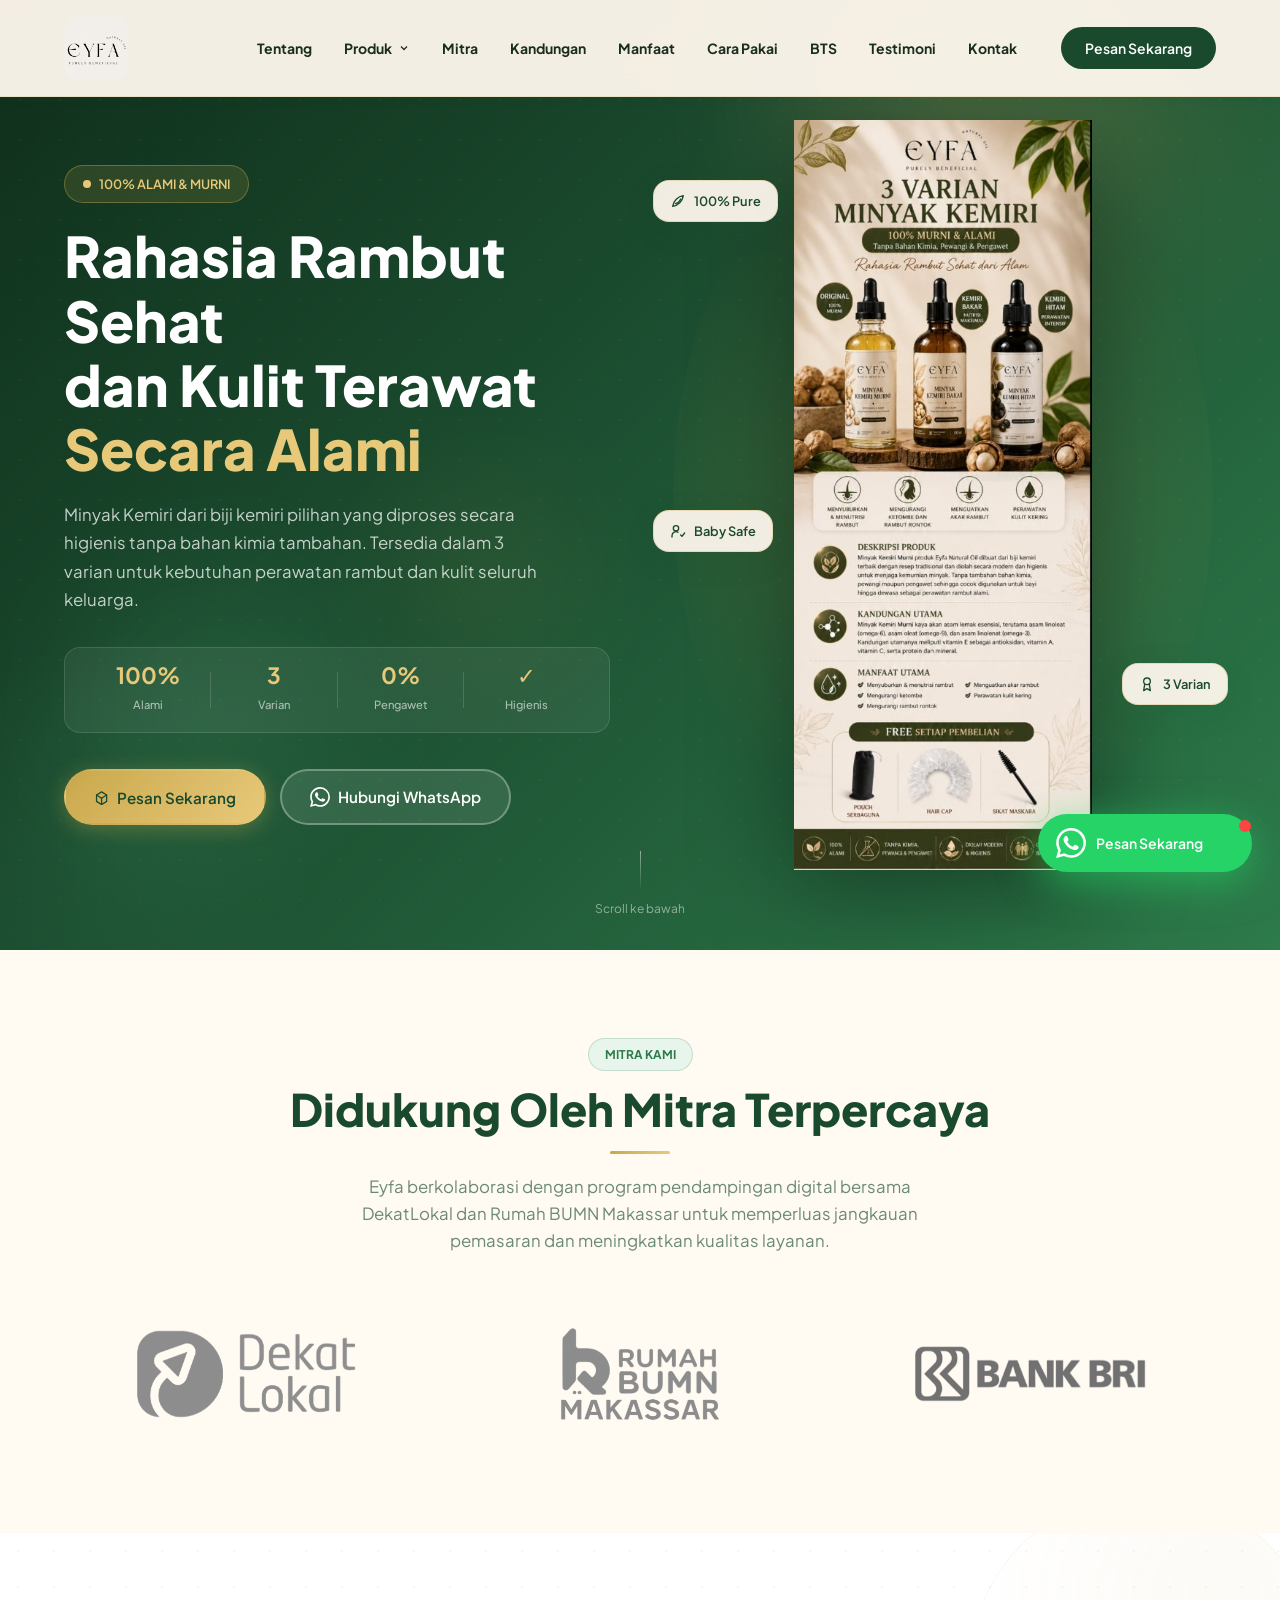
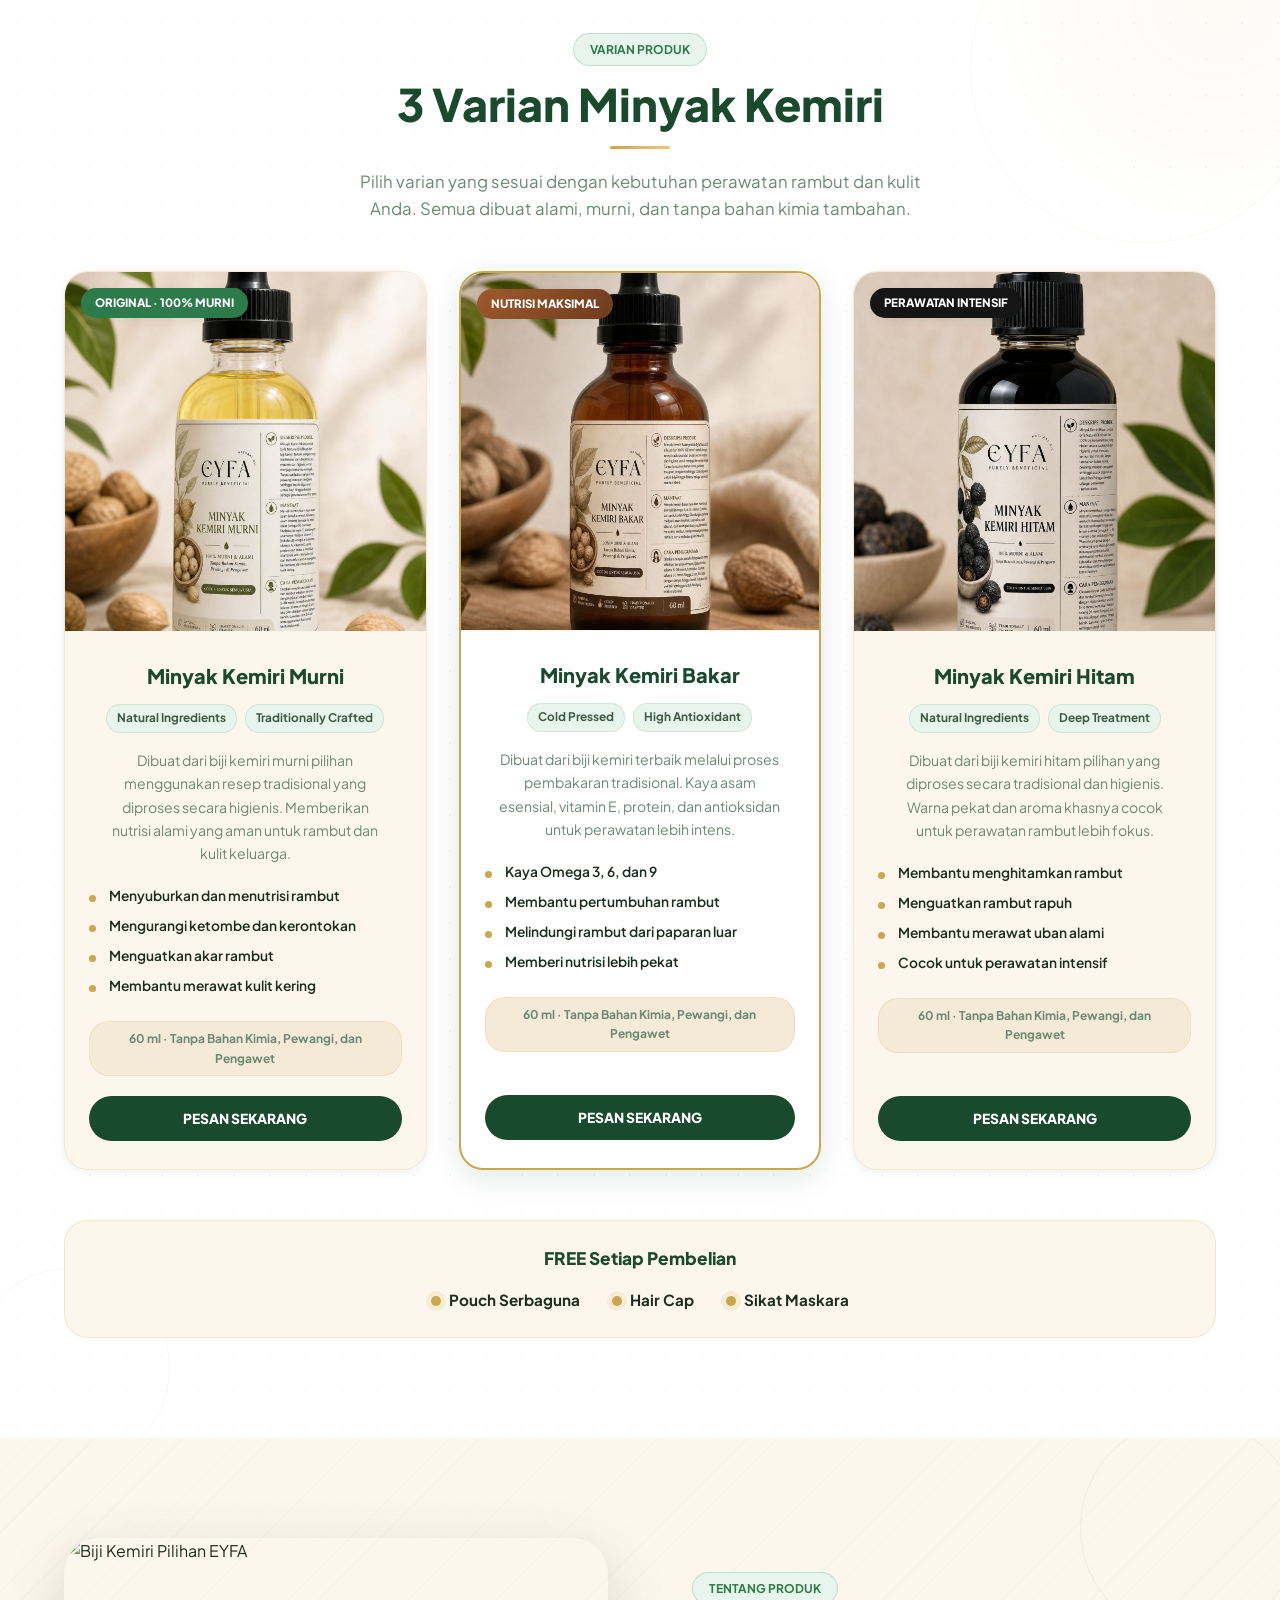
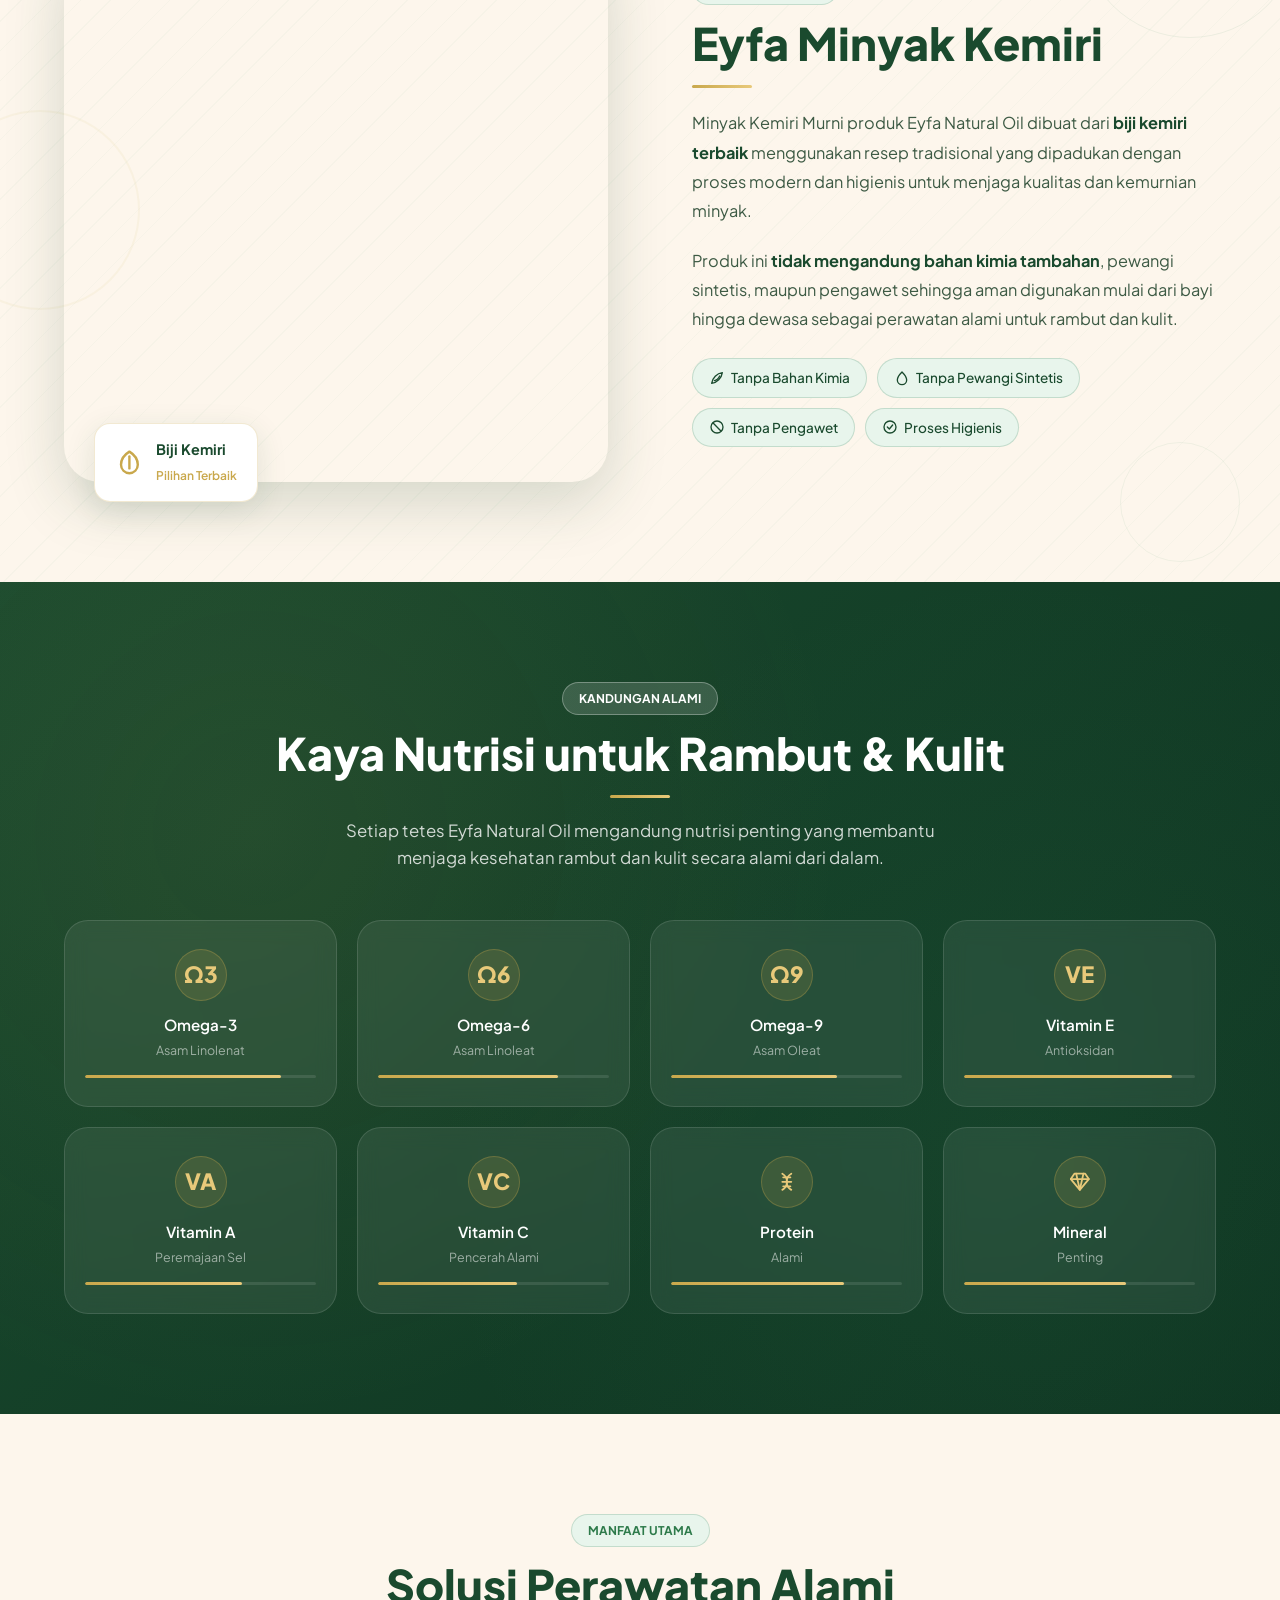
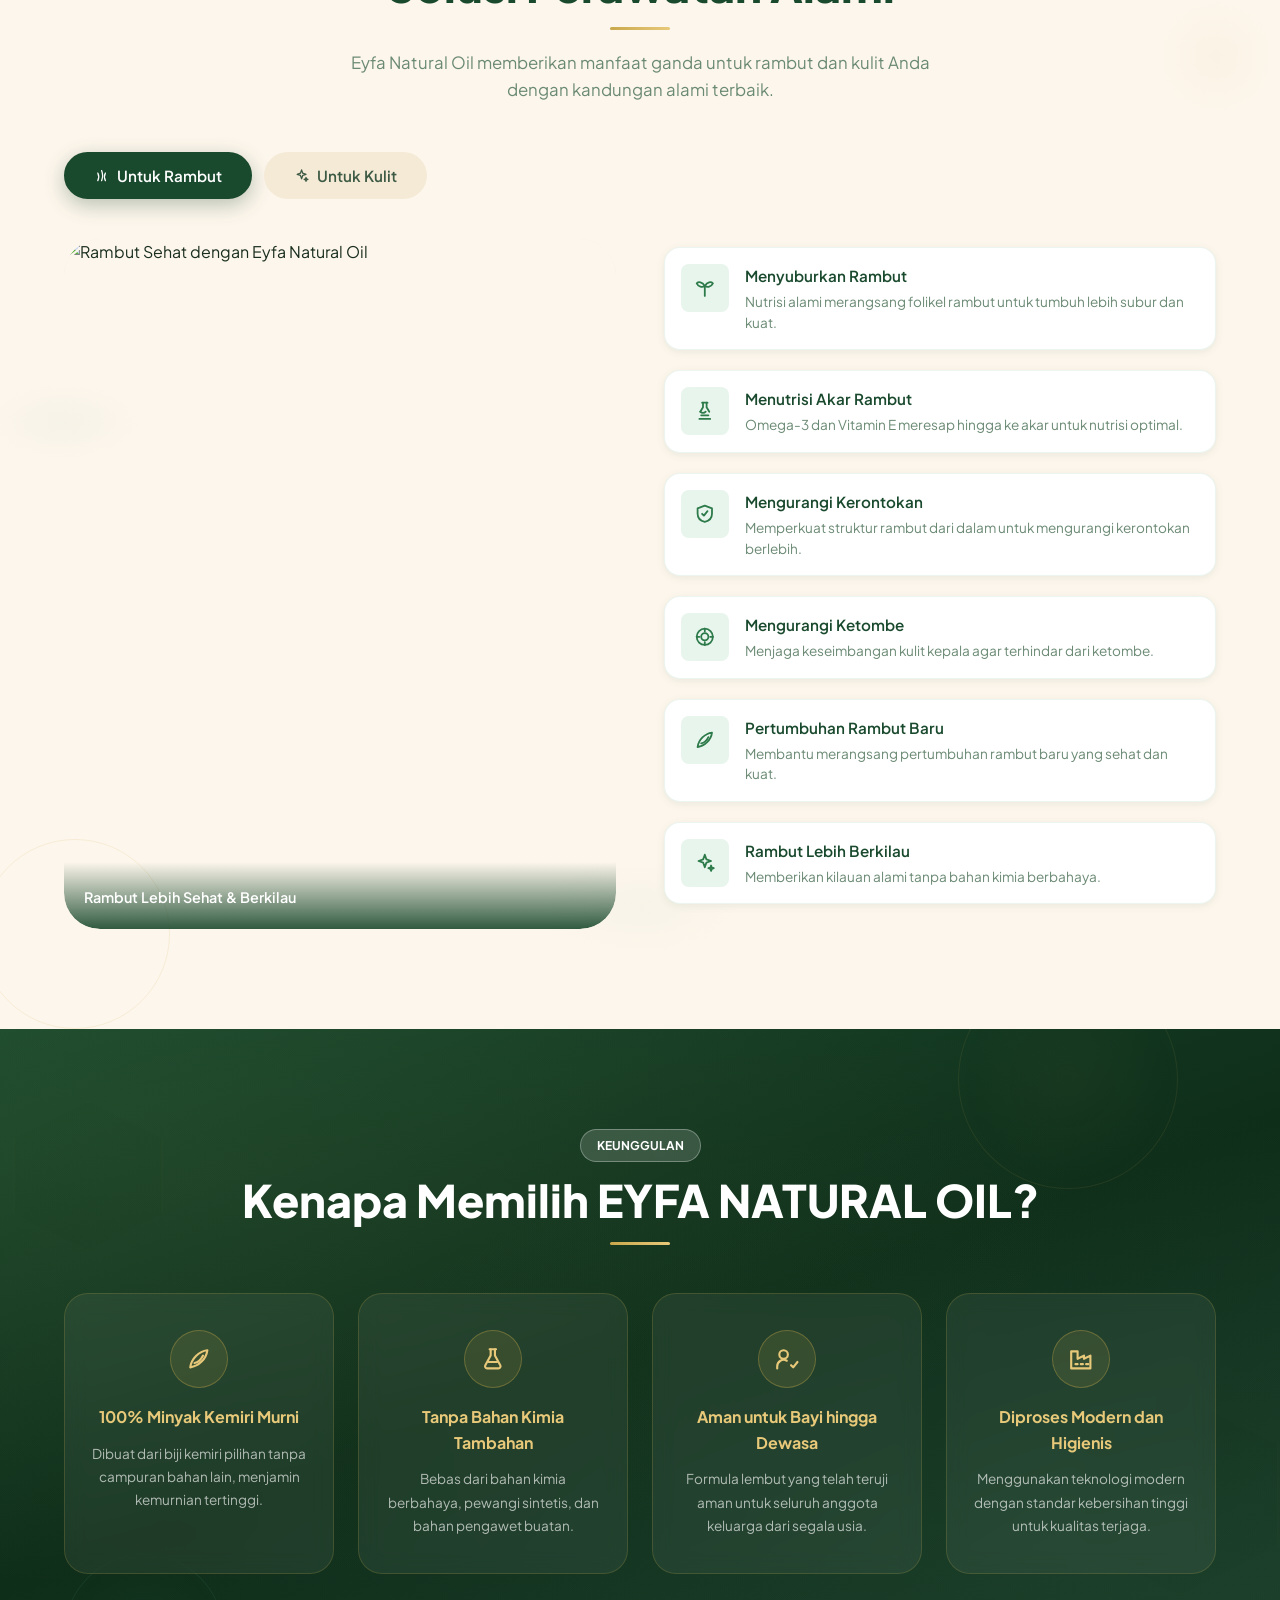
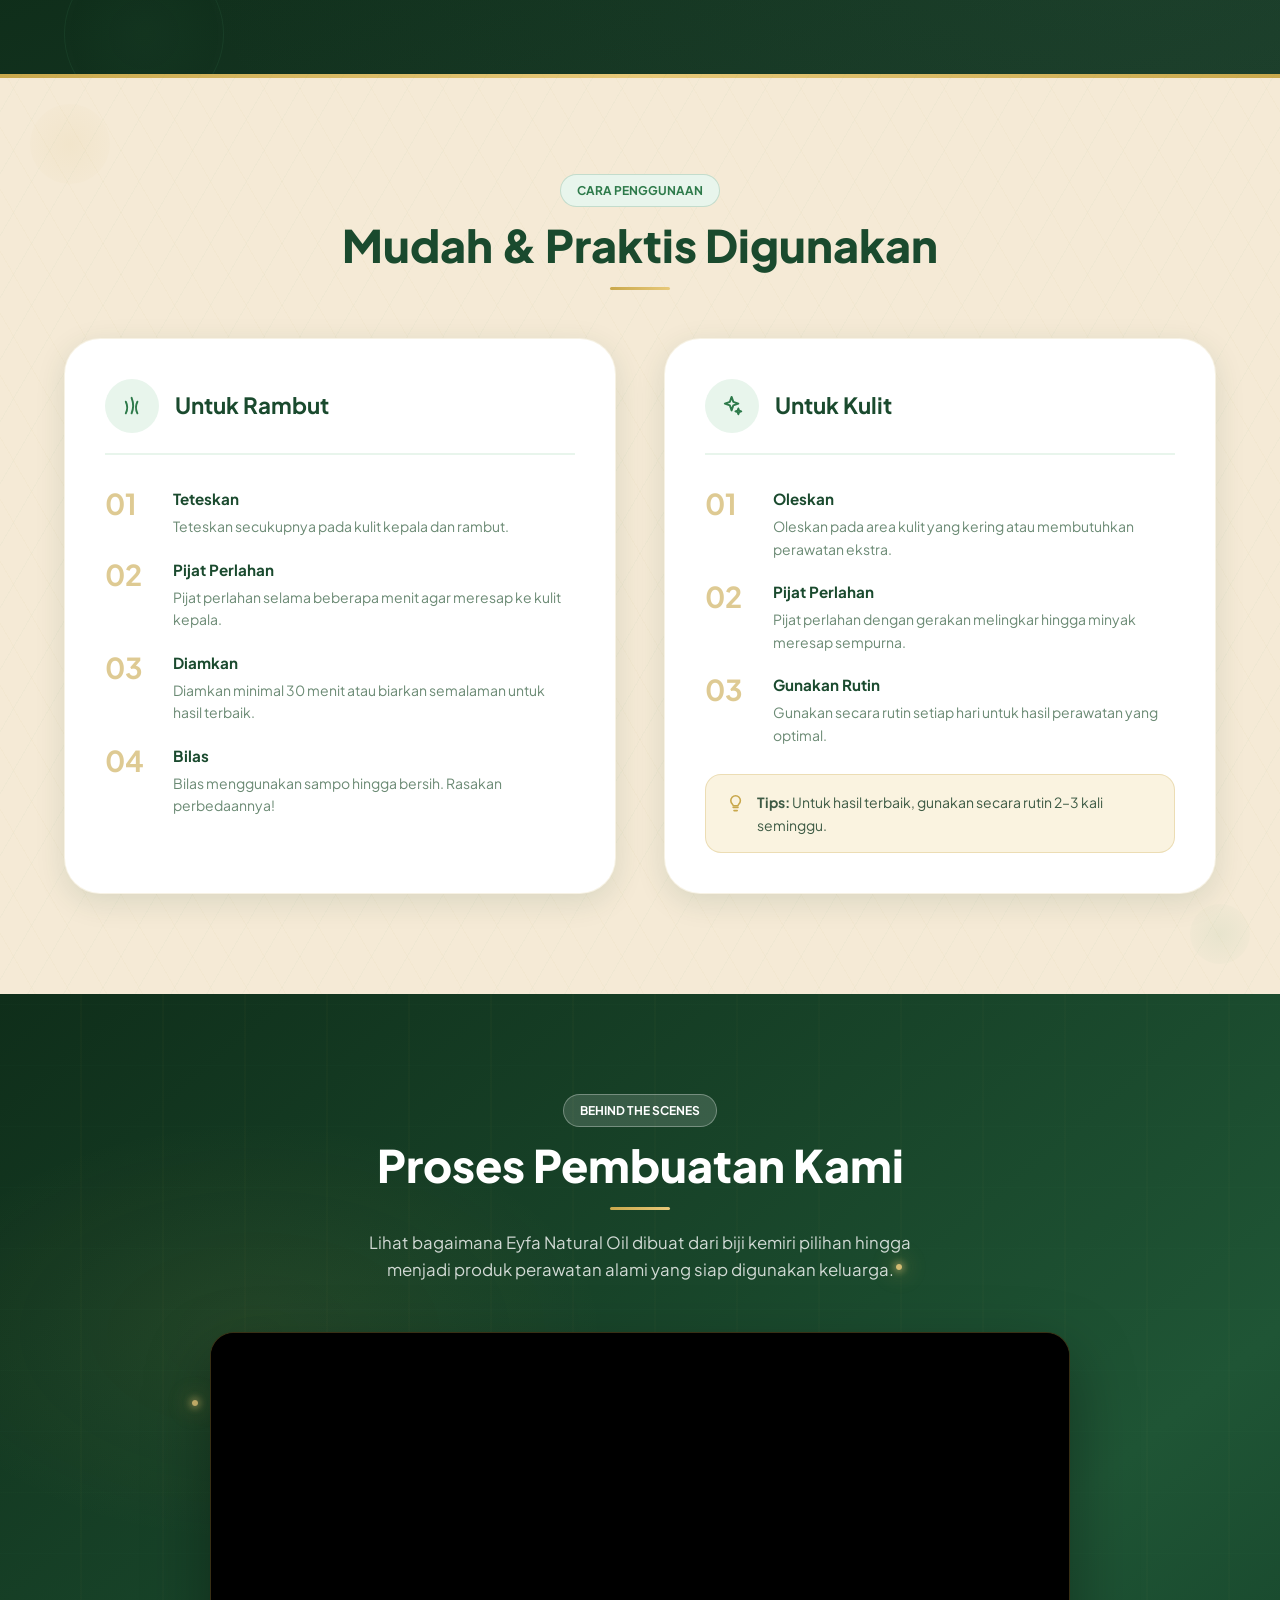
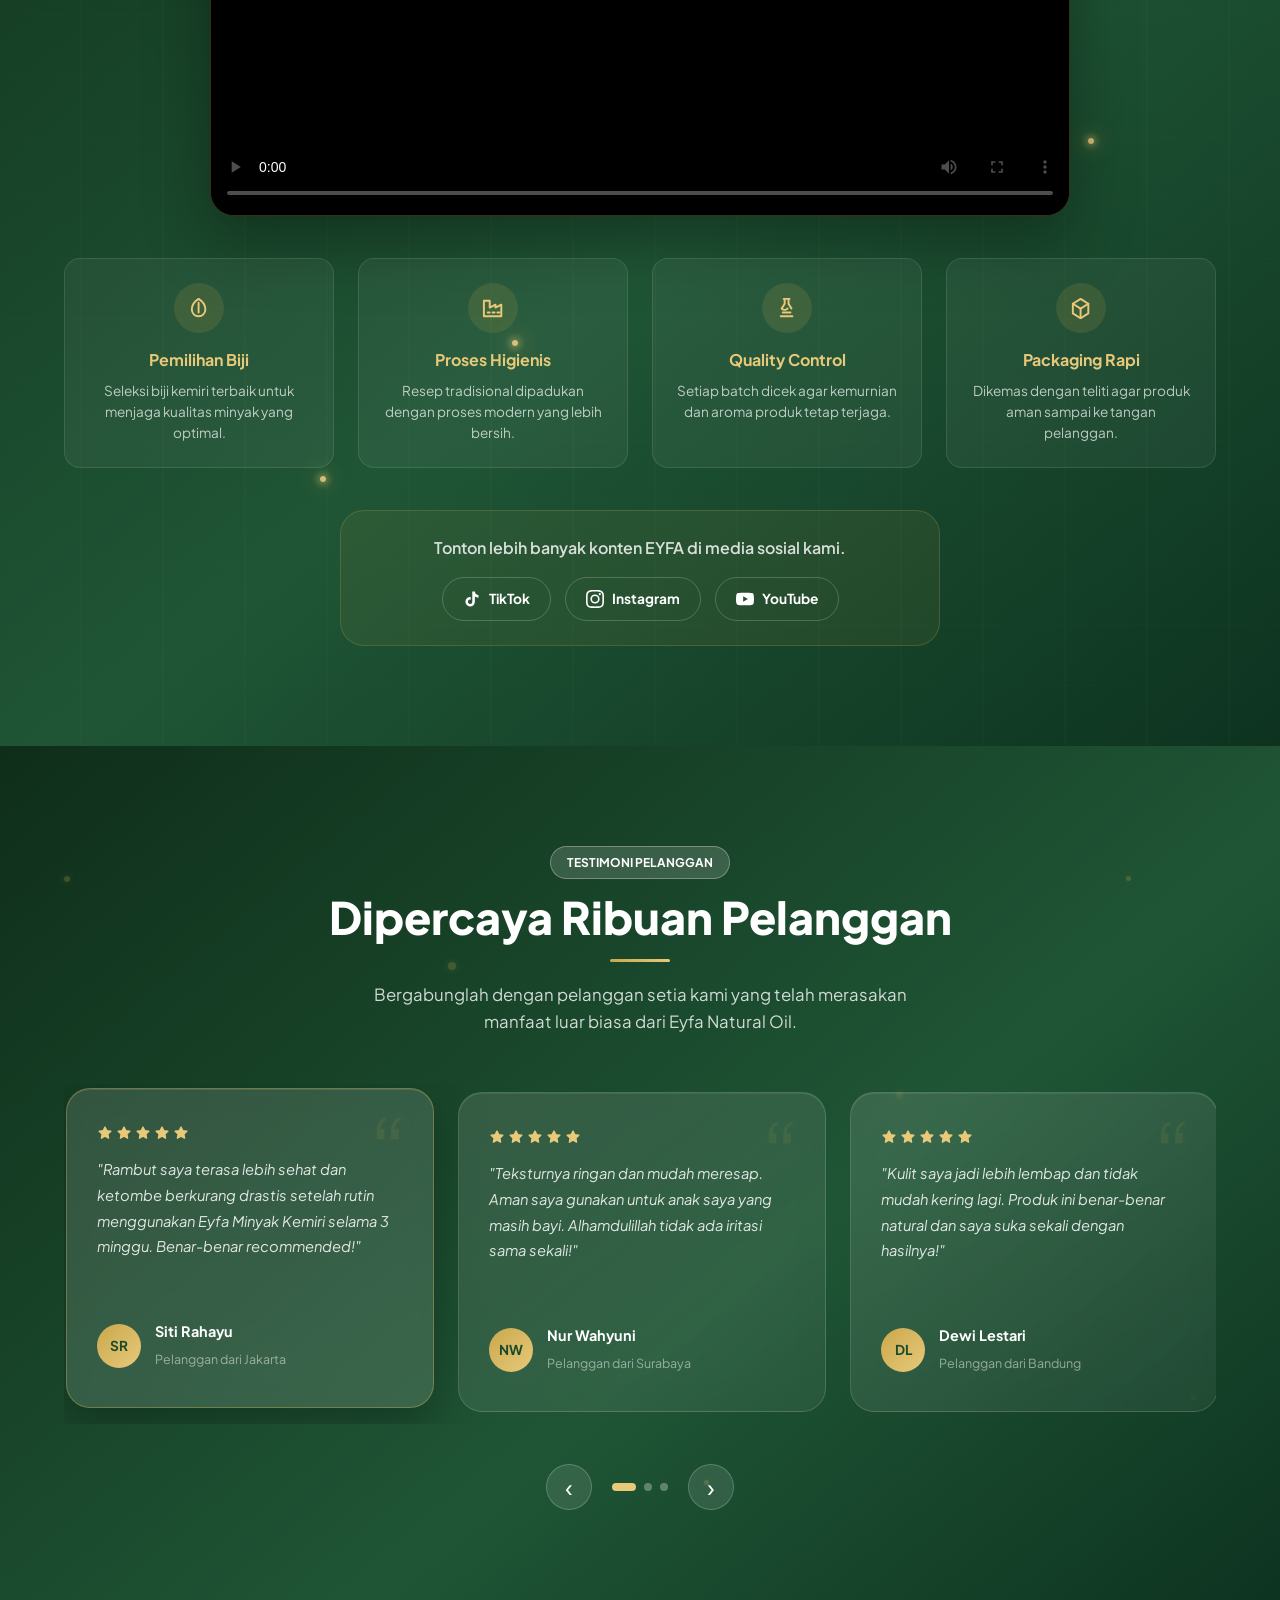
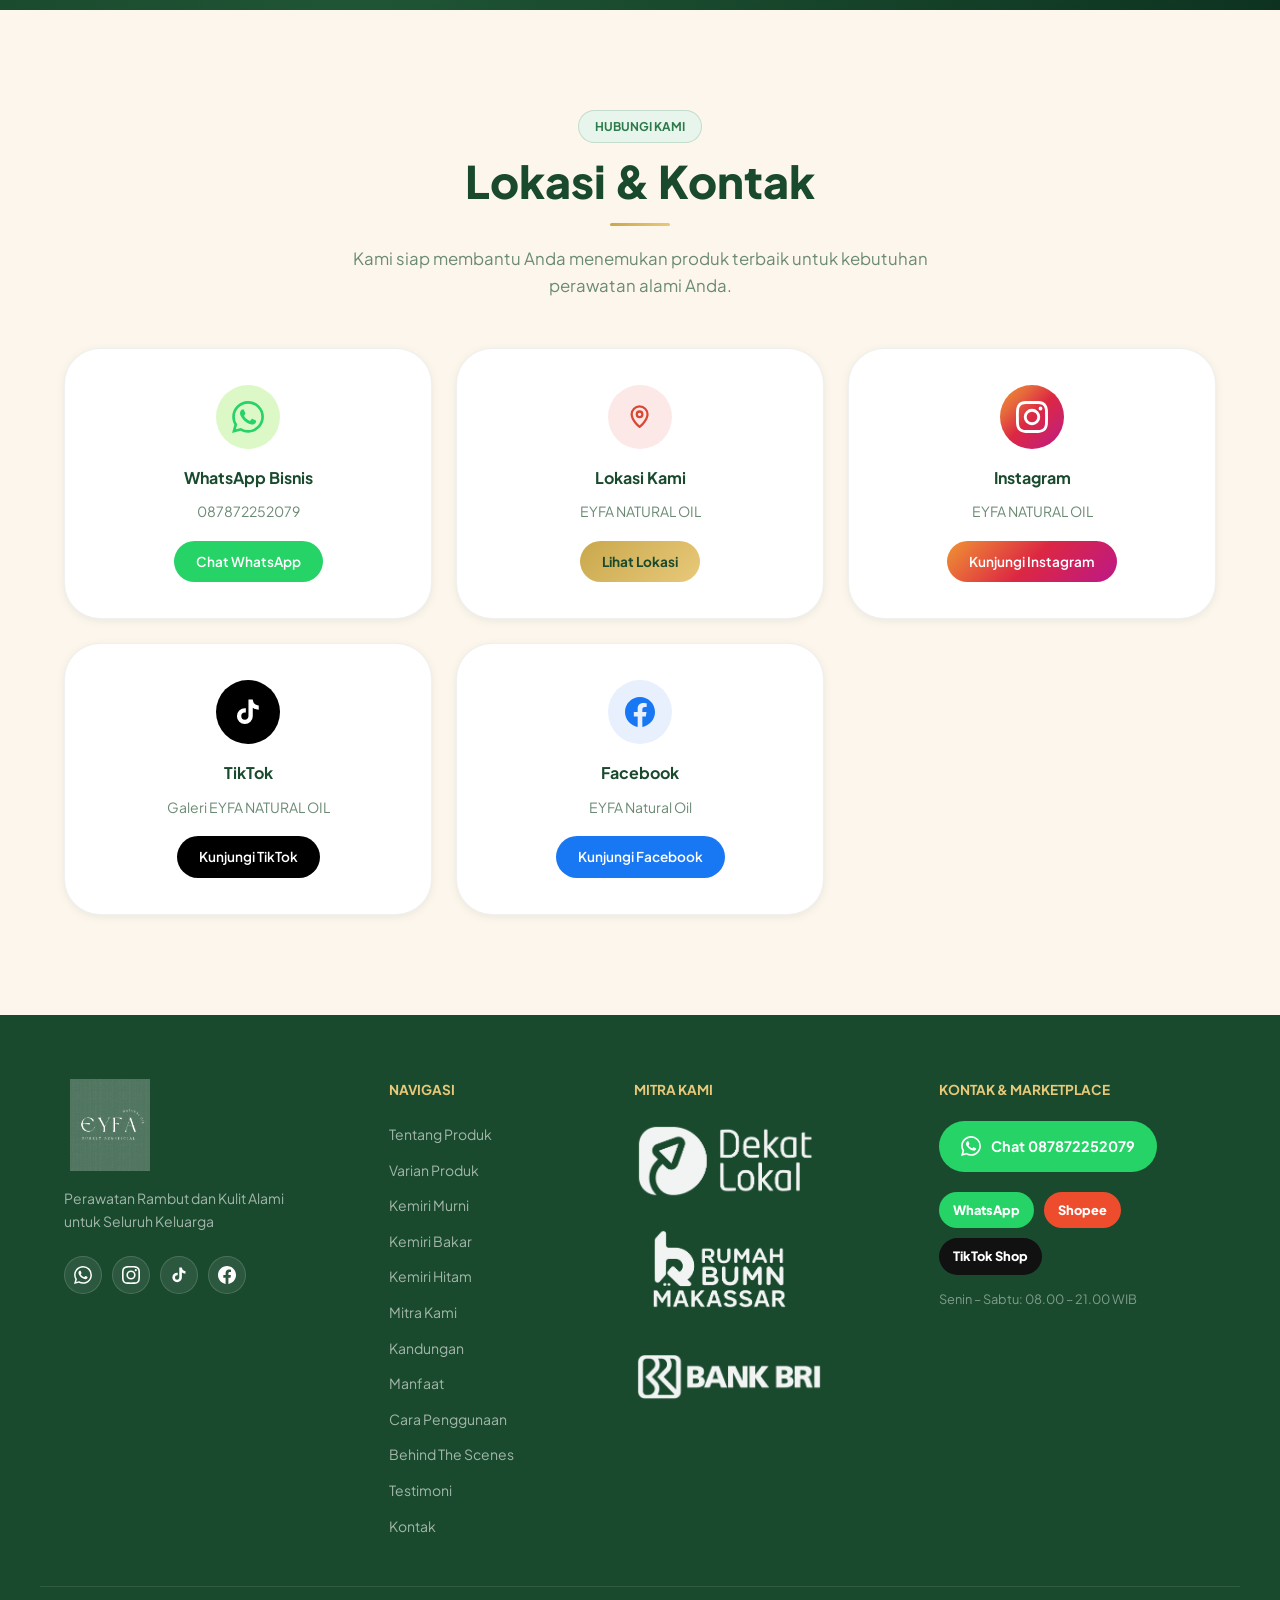
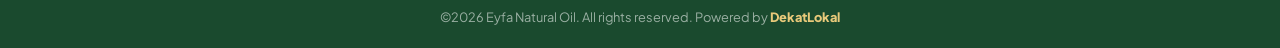
==== commit 7a0920db: "update all" ====
--- a/index.html
+++ b/index.html
@@ -9,22 +9,22 @@
   <meta name="robots" content="index, follow, max-image-preview:large" />
   <meta name="author" content="Eyfa Natural Oil" />
   <meta name="theme-color" content="#1a4a2e" />
-  <link rel="canonical" href="https://ayfa.dekatlokal.com/" />
+  <link rel="canonical" href="https://eyfa.dekatlokal.com/" />
   <meta property="og:locale" content="id_ID" />
   <meta property="og:type" content="website" />
   <meta property="og:site_name" content="Eyfa Natural Oil" />
   <meta property="og:title" content="Eyfa Natural Oil - Minyak Kemiri Murni" />
-  <meta property="og:description" content="Minyak kemiri murni dari biji kemiri pilihan untuk perawatan rambut dan kulit alami seluruh keluarga." />
-  <meta property="og:url" content="https://ayfa.dekatlokal.com/" />
-  <meta property="og:image" content="https://ayfa.dekatlokal.com/assets/eyfa_hero_product.png" />
-  <meta property="og:image:alt" content="Produk Eyfa Natural Oil minyak kemiri murni" />
+  <meta property="og:description" content="Minyak kemiri alami EYFA dalam 3 varian untuk perawatan rambut dan kulit seluruh keluarga." />
+  <meta property="og:url" content="https://eyfa.dekatlokal.com/" />
+  <meta property="og:image" content="https://eyfa.dekatlokal.com/assets/flyer-3-varian.jpg" />
+  <meta property="og:image:alt" content="3 varian produk Eyfa Natural Oil minyak kemiri" />
   <meta name="twitter:card" content="summary_large_image" />
   <meta name="twitter:title" content="Eyfa Natural Oil - Minyak Kemiri Murni" />
-  <meta name="twitter:description" content="Perawatan rambut dan kulit alami dari minyak kemiri murni tanpa bahan kimia tambahan." />
-  <meta name="twitter:image" content="https://ayfa.dekatlokal.com/assets/eyfa_hero_product.png" />
+  <meta name="twitter:description" content="Perawatan rambut dan kulit alami dari minyak kemiri EYFA dalam 3 varian tanpa bahan kimia tambahan." />
+  <meta name="twitter:image" content="https://eyfa.dekatlokal.com/assets/flyer-3-varian.jpg" />
   <link rel="icon" type="image/jpeg" href="assets/logo-eyfa.jpg" />
   <link rel="apple-touch-icon" href="assets/logo-eyfa.jpg" />
-  <link rel="preload" as="image" href="assets/eyfa_hero_product.png" />
+  <link rel="preload" as="image" href="assets/flyer-3-varian.jpg" />
   <link rel="preconnect" href="https://fonts.googleapis.com" />
   <link rel="preconnect" href="https://fonts.gstatic.com" crossorigin />
   <link href="https://fonts.googleapis.com/css2?family=Plus+Jakarta+Sans:wght@400;500;600;700;800&display=swap" rel="stylesheet" />
@@ -35,10 +35,10 @@
     "@graph": [
       {
         "@type": "Organization",
-        "@id": "https://ayfa.dekatlokal.com/#organization",
+        "@id": "https://eyfa.dekatlokal.com/#organization",
         "name": "Eyfa Natural Oil",
-        "url": "https://ayfa.dekatlokal.com/",
-        "logo": "https://ayfa.dekatlokal.com/assets/logo-eyfa.jpg",
+        "url": "https://eyfa.dekatlokal.com/",
+        "logo": "https://eyfa.dekatlokal.com/assets/logo-eyfa.jpg",
         "sameAs": [
           "https://www.instagram.com/eyfanaturaloil",
           "https://www.tiktok.com/@eyfa.natural.oil",
@@ -47,13 +47,13 @@
       },
       {
         "@type": "LocalBusiness",
-        "@id": "https://ayfa.dekatlokal.com/#business",
+        "@id": "https://eyfa.dekatlokal.com/#business",
         "name": "Eyfa Natural Oil",
-        "url": "https://ayfa.dekatlokal.com/",
-        "image": "https://ayfa.dekatlokal.com/assets/eyfa_hero_product.png",
+        "url": "https://eyfa.dekatlokal.com/",
+        "image": "https://eyfa.dekatlokal.com/assets/eyfa_hero_product.png",
         "telephone": "+6287872252079",
         "areaServed": "Indonesia",
-        "brand": { "@id": "https://ayfa.dekatlokal.com/#organization" },
+        "brand": { "@id": "https://eyfa.dekatlokal.com/#organization" },
         "openingHoursSpecification": [
           {
             "@type": "OpeningHoursSpecification",
@@ -65,13 +65,16 @@
       },
       {
         "@type": "Product",
-        "@id": "https://ayfa.dekatlokal.com/#product",
+        "@id": "https://eyfa.dekatlokal.com/#product",
         "name": "Eyfa Natural Oil Minyak Kemiri Murni",
-        "brand": { "@id": "https://ayfa.dekatlokal.com/#organization" },
+        "brand": { "@id": "https://eyfa.dekatlokal.com/#organization" },
         "category": "Perawatan rambut dan kulit alami",
         "image": [
-          "https://ayfa.dekatlokal.com/assets/eyfa_hero_product.png",
-          "https://ayfa.dekatlokal.com/assets/eyfa_kemiri_natural.png"
+          "https://eyfa.dekatlokal.com/assets/flyer-3-varian.jpg",
+          "https://eyfa.dekatlokal.com/assets/produk-kemiri-murni.jpg",
+          "https://eyfa.dekatlokal.com/assets/produk-kemiri-bakar.jpg",
+          "https://eyfa.dekatlokal.com/assets/produk-kemiri-hitam.jpg",
+          "https://eyfa.dekatlokal.com/assets/eyfa_kemiri_natural.png"
         ],
         "description": "Minyak kemiri murni dari biji kemiri pilihan untuk membantu merawat rambut, kulit kepala, dan kulit keluarga tanpa pewangi sintetis atau pengawet."
       }
@@ -106,24 +109,86 @@
     <symbol id="icon-star" viewBox="0 0 24 24"><polygon points="12 3 14.7 8.5 20.8 9.4 16.4 13.7 17.4 19.8 12 16.9 6.6 19.8 7.6 13.7 3.2 9.4 9.3 8.5 12 3"/></symbol>
   </svg>
 
+  <!-- ===== MARKETPLACE MODAL ===== -->
+  <div class="modal-overlay" id="marketplaceModal" role="dialog" aria-modal="true" aria-label="Pilih platform pemesanan">
+    <div class="modal-box">
+      <button class="modal-close" id="modalClose" aria-label="Tutup modal">&#x2715;</button>
+      <div class="modal-header">
+        <img src="assets/logo-eyfa.png" alt="Eyfa Natural Oil" class="modal-logo" width="1024" height="1024" />
+        <h3>Pilih Platform Pemesanan</h3>
+        <p>Temukan produk EYFA NATURAL OIL di marketplace favorit Anda.</p>
+      </div>
+      <div class="modal-platforms">
+        <a href="https://wa.me/6287872252079?text=Halo%20Eyfa%2C%20saya%20ingin%20memesan%20Minyak%20Kemiri" class="platform-btn platform-wa" target="_blank" rel="noopener">
+          <span class="platform-icon" aria-hidden="true">WA</span>
+          <span>WhatsApp</span>
+          <small>Chat Langsung</small>
+        </a>
+        <a href="https://shopee.co.id/yfzvd68jae?entryPoint=ShopBySearch&searchKeyword=eyfa" class="platform-btn platform-shopee" target="_blank" rel="noopener">
+          <span class="platform-icon" aria-hidden="true">SP</span>
+          <span>Shopee</span>
+          <small>Eyfa Natural Oil</small>
+        </a>
+        <a href="https://vt.tokopedia.com/t/ZS92H3LvSGbYQ-3wtig/" class="platform-btn platform-tiktok" target="_blank" rel="noopener">
+          <span class="platform-icon" aria-hidden="true">TS</span>
+          <span>TikTok Shop</span>
+          <small>Galeri EYFA</small>
+        </a>
+      </div>
+      <p class="modal-note">Harga terbaik dan promo ongkir tersedia di platform pilihan.</p>
+    </div>
+  </div>
+
   <!-- ===== NAVBAR ===== -->
   <nav class="navbar" id="navbar">
     <div class="nav-container">
       <a href="#hero" class="nav-logo" aria-label="Eyfa Natural Oil">
-        <img src="assets/logo-eyfa-transparent.png" alt="Eyfa Natural Oil" class="brand-logo-img" width="571" height="653" />
+        <img src="assets/logo-eyfa.png" alt="Eyfa Natural Oil" class="brand-logo-img" width="1024" height="1024" />
       </a>
       <ul class="nav-links" id="navLinks">
         <li><a href="#tentang">Tentang</a></li>
+        <li class="nav-dropdown-wrap">
+          <button class="nav-dropdown-toggle" id="produkToggle" aria-expanded="false" aria-haspopup="true">
+            <span class="nav-dropdown-label">Produk</span>
+            <svg class="dropdown-arrow" width="12" height="12" viewBox="0 0 24 24" fill="none" stroke="currentColor" stroke-width="2.5" aria-hidden="true">
+              <path d="M6 9l6 6 6-6" />
+            </svg>
+          </button>
+          <div class="nav-dropdown-menu" id="produkMenu" role="menu">
+            <a href="#produk-murni" class="dropdown-item" role="menuitem">
+              <span class="di-icon di-original" aria-hidden="true"></span>
+              <div>
+                <strong>Minyak Kemiri Murni</strong>
+                <small>Original &middot; 100% Murni</small>
+              </div>
+            </a>
+            <a href="#produk-bakar" class="dropdown-item" role="menuitem">
+              <span class="di-icon di-bakar" aria-hidden="true"></span>
+              <div>
+                <strong>Minyak Kemiri Bakar</strong>
+                <small>Nutrisi Maksimal &middot; Cold Pressed</small>
+              </div>
+            </a>
+            <a href="#produk-hitam" class="dropdown-item" role="menuitem">
+              <span class="di-icon di-hitam" aria-hidden="true"></span>
+              <div>
+                <strong>Minyak Kemiri Hitam</strong>
+                <small>Perawatan Intensif</small>
+              </div>
+            </a>
+          </div>
+        </li>
         <li><a href="#mitra">Mitra</a></li>
         <li><a href="#kandungan">Kandungan</a></li>
         <li><a href="#manfaat">Manfaat</a></li>
         <li><a href="#cara-pakai">Cara Pakai</a></li>
+        <li><a href="#bts">BTS</a></li>
         <li><a href="#testimoni">Testimoni</a></li>
         <li><a href="#kontak">Kontak</a></li>
         <li class="nav-powered-mobile">Powered by <a href="https://dekatlokal.com/" target="_blank" rel="noopener">DekatLokal</a></li>
       </ul>
-      <a href="https://wa.me/6287872252079?text=Halo%2C%20saya%20ingin%20memesan%20Eyfa%20Minyak%20Kemiri" class="nav-cta" target="_blank" rel="noopener">Pesan Sekarang</a>
-      <button class="hamburger" id="hamburger" aria-label="Menu">
+      <button class="nav-cta" id="navOrderBtn">Pesan Sekarang</button>
+      <button class="hamburger" id="hamburger" aria-label="Menu" aria-expanded="false">
         <span></span><span></span><span></span>
       </button>
     </div>
@@ -131,6 +196,25 @@
 
   <!-- ===== HERO SECTION ===== -->
   <section class="hero" id="hero">
+    <div class="hero-video-bg" aria-hidden="true">
+      <div class="hero-vine hero-vine-1"></div>
+      <div class="hero-vine hero-vine-2"></div>
+      <div class="hero-vine hero-vine-3"></div>
+    </div>
+    <div class="hero-particles" aria-hidden="true">
+      <span class="particle p-leaf" style="--x:8%;--delay:0s;--dur:12s;--size:28px"></span>
+      <span class="particle p-leaf" style="--x:18%;--delay:2s;--dur:15s;--size:20px"></span>
+      <span class="particle p-drop" style="--x:28%;--delay:4s;--dur:10s;--size:14px"></span>
+      <span class="particle p-leaf" style="--x:42%;--delay:1s;--dur:18s;--size:24px"></span>
+      <span class="particle p-nut" style="--x:55%;--delay:3s;--dur:14s;--size:18px"></span>
+      <span class="particle p-drop" style="--x:65%;--delay:5s;--dur:11s;--size:12px"></span>
+      <span class="particle p-leaf" style="--x:75%;--delay:0.5s;--dur:16s;--size:22px"></span>
+      <span class="particle p-nut" style="--x:85%;--delay:6s;--dur:13s;--size:16px"></span>
+      <span class="particle p-drop" style="--x:92%;--delay:2.5s;--dur:9s;--size:16px"></span>
+      <span class="particle p-leaf" style="--x:5%;--delay:7s;--dur:17s;--size:18px"></span>
+      <span class="particle p-drop" style="--x:50%;--delay:8s;--dur:12s;--size:10px"></span>
+      <span class="particle p-leaf" style="--x:60%;--delay:9s;--dur:14s;--size:26px"></span>
+    </div>
     <div class="hero-bg-ornament">
       <div class="orb orb-1"></div>
       <div class="orb orb-2"></div>
@@ -148,7 +232,7 @@
           <em>Secara Alami</em>
         </h1>
         <p class="hero-subheadline">
-          Minyak Kemiri Murni dari biji kemiri pilihan yang diproses secara higienis tanpa bahan kimia tambahan untuk perawatan rambut dan kulit seluruh keluarga.
+          Minyak Kemiri dari biji kemiri pilihan yang diproses secara higienis tanpa bahan kimia tambahan. Tersedia dalam 3 varian untuk kebutuhan perawatan rambut dan kulit seluruh keluarga.
         </p>
         <div class="hero-stats">
           <div class="stat-item">
@@ -157,25 +241,25 @@
           </div>
           <div class="stat-divider"></div>
           <div class="stat-item">
+            <span class="stat-num">3</span>
+            <span class="stat-label">Varian</span>
+          </div>
+          <div class="stat-divider"></div>
+          <div class="stat-item">
             <span class="stat-num">0%</span>
             <span class="stat-label">Pengawet</span>
           </div>
           <div class="stat-divider"></div>
           <div class="stat-item">
-            <span class="stat-num">∞</span>
-            <span class="stat-label">Semua Usia</span>
-          </div>
-          <div class="stat-divider"></div>
-          <div class="stat-item">
-            <span class="stat-num">✓</span>
+            <span class="stat-num">&check;</span>
             <span class="stat-label">Higienis</span>
           </div>
         </div>
         <div class="hero-cta-group">
-          <a href="https://wa.me/6287872252079?text=Halo%2C%20saya%20ingin%20memesan%20Eyfa%20Minyak%20Kemiri" class="btn btn-primary" id="hero-order-btn" target="_blank" rel="noopener">
+          <button class="btn btn-primary" id="hero-order-btn">
             <svg class="icon" aria-hidden="true"><use href="#icon-package"></use></svg>
             Pesan Sekarang
-          </a>
+          </button>
           <a href="https://wa.me/6287872252079" class="btn btn-whatsapp" id="hero-wa-btn" target="_blank" rel="noopener">
             <svg width="20" height="20" viewBox="0 0 24 24" fill="currentColor"><path d="M17.472 14.382c-.297-.149-1.758-.867-2.03-.967-.273-.099-.471-.148-.67.15-.197.297-.767.966-.94 1.164-.173.199-.347.223-.644.075-.297-.15-1.255-.463-2.39-1.475-.883-.788-1.48-1.761-1.653-2.059-.173-.297-.018-.458.13-.606.134-.133.298-.347.446-.52.149-.174.198-.298.298-.497.099-.198.05-.371-.025-.52-.075-.149-.669-1.612-.916-2.207-.242-.579-.487-.5-.669-.51-.173-.008-.371-.01-.57-.01-.198 0-.52.074-.792.372-.272.297-1.04 1.016-1.04 2.479 0 1.462 1.065 2.875 1.213 3.074.149.198 2.096 3.2 5.077 4.487.709.306 1.262.489 1.694.625.712.227 1.36.195 1.871.118.571-.085 1.758-.719 2.006-1.413.248-.694.248-1.289.173-1.413-.074-.124-.272-.198-.57-.347m-5.421 7.403h-.004a9.87 9.87 0 01-5.031-1.378l-.361-.214-3.741.982.998-3.648-.235-.374a9.86 9.86 0 01-1.51-5.26c.001-5.45 4.436-9.884 9.888-9.884 2.64 0 5.122 1.03 6.988 2.898a9.825 9.825 0 012.893 6.994c-.003 5.45-4.437 9.884-9.885 9.884m8.413-18.297A11.815 11.815 0 0012.05 0C5.495 0 .16 5.335.157 11.892c0 2.096.547 4.142 1.588 5.945L.057 24l6.305-1.654a11.882 11.882 0 005.683 1.448h.005c6.554 0 11.89-5.335 11.893-11.893a11.821 11.821 0 00-3.48-8.413Z"/></svg>
             Hubungi WhatsApp
@@ -185,18 +269,18 @@
       <div class="hero-visual" data-aos="fade-left">
         <div class="hero-img-wrapper">
           <div class="hero-img-glow"></div>
-          <img src="assets/eyfa_hero_product.png" alt="Eyfa Natural Oil - Minyak Kemiri Murni" class="hero-product-img" id="hero-product-img" width="1024" height="1024" fetchpriority="high" />
+          <img src="assets/flyer-3-varian.jpg" alt="3 varian Eyfa Minyak Kemiri" class="hero-product-img" id="hero-product-img" width="1080" height="1080" fetchpriority="high" />
           <div class="floating-badge fb-1">
             <span class="fb-icon"><svg class="icon" aria-hidden="true"><use href="#icon-leaf"></use></svg></span>
-            <span>100% Murni</span>
+            <span>100% Pure</span>
           </div>
           <div class="floating-badge fb-2">
             <span class="fb-icon"><svg class="icon" aria-hidden="true"><use href="#icon-award"></use></svg></span>
-            <span>Kualitas Terjaga</span>
+            <span>3 Varian</span>
           </div>
           <div class="floating-badge fb-3">
             <span class="fb-icon"><svg class="icon" aria-hidden="true"><use href="#icon-user-check"></use></svg></span>
-            <span>Aman Keluarga</span>
+            <span>Baby Safe</span>
           </div>
         </div>
       </div>
@@ -230,8 +314,101 @@
     </div>
   </section>
 
+  <!-- ===== PRODUK SECTION ===== -->
+  <section class="produk-section" id="produk">
+    <div class="section-texture-overlay produk-texture" aria-hidden="true"></div>
+    <div class="section-container">
+      <div class="section-header" data-aos="fade-up">
+        <div class="section-tag">Varian Produk</div>
+        <h2 class="section-title">3 Varian Minyak Kemiri</h2>
+        <div class="gold-divider center"></div>
+        <p class="section-desc">Pilih varian yang sesuai dengan kebutuhan perawatan rambut dan kulit Anda. Semua dibuat alami, murni, dan tanpa bahan kimia tambahan.</p>
+      </div>
+      <div class="produk-grid">
+        <div class="produk-card" id="produk-murni" data-aos="fade-up" data-aos-delay="0">
+          <div class="produk-badge badge-original">Original &middot; 100% Murni</div>
+          <div class="produk-img-wrap">
+            <img src="assets/produk-kemiri-murni.jpg" alt="Minyak Kemiri Murni EYFA" class="produk-img" loading="lazy" />
+          </div>
+          <div class="produk-info">
+            <h3>Minyak Kemiri Murni</h3>
+            <div class="produk-tag-row">
+              <span class="produk-chip">Natural Ingredients</span>
+              <span class="produk-chip">Traditionally Crafted</span>
+            </div>
+            <p class="produk-desc">Dibuat dari biji kemiri murni pilihan menggunakan resep tradisional yang diproses secara higienis. Memberikan nutrisi alami yang aman untuk rambut dan kulit keluarga.</p>
+            <ul class="produk-manfaat-list">
+              <li>Menyuburkan dan menutrisi rambut</li>
+              <li>Mengurangi ketombe dan kerontokan</li>
+              <li>Menguatkan akar rambut</li>
+              <li>Membantu merawat kulit kering</li>
+            </ul>
+            <div class="produk-size">60 ml &middot; Tanpa Bahan Kimia, Pewangi, dan Pengawet</div>
+            <button class="btn btn-produk-order" data-product="Minyak Kemiri Murni" aria-label="Pesan Minyak Kemiri Murni">Pesan Sekarang</button>
+          </div>
+        </div>
+
+        <div class="produk-card produk-card--featured" id="produk-bakar" data-aos="fade-up" data-aos-delay="100">
+          <div class="produk-badge badge-bakar">Nutrisi Maksimal</div>
+          <div class="produk-img-wrap">
+            <img src="assets/produk-kemiri-bakar.jpg" alt="Minyak Kemiri Bakar EYFA" class="produk-img" loading="lazy" />
+          </div>
+          <div class="produk-info">
+            <h3>Minyak Kemiri Bakar</h3>
+            <div class="produk-tag-row">
+              <span class="produk-chip">Cold Pressed</span>
+              <span class="produk-chip">High Antioxidant</span>
+            </div>
+            <p class="produk-desc">Dibuat dari biji kemiri terbaik melalui proses pembakaran tradisional. Kaya asam esensial, vitamin E, protein, dan antioksidan untuk perawatan lebih intens.</p>
+            <ul class="produk-manfaat-list">
+              <li>Kaya Omega 3, 6, dan 9</li>
+              <li>Membantu pertumbuhan rambut</li>
+              <li>Melindungi rambut dari paparan luar</li>
+              <li>Memberi nutrisi lebih pekat</li>
+            </ul>
+            <div class="produk-size">60 ml &middot; Tanpa Bahan Kimia, Pewangi, dan Pengawet</div>
+            <button class="btn btn-produk-order" data-product="Minyak Kemiri Bakar" aria-label="Pesan Minyak Kemiri Bakar">Pesan Sekarang</button>
+          </div>
+        </div>
+
+        <div class="produk-card" id="produk-hitam" data-aos="fade-up" data-aos-delay="200">
+          <div class="produk-badge badge-hitam">Perawatan Intensif</div>
+          <div class="produk-img-wrap">
+            <img src="assets/produk-kemiri-hitam.jpg" alt="Minyak Kemiri Hitam EYFA" class="produk-img" loading="lazy" />
+          </div>
+          <div class="produk-info">
+            <h3>Minyak Kemiri Hitam</h3>
+            <div class="produk-tag-row">
+              <span class="produk-chip">Natural Ingredients</span>
+              <span class="produk-chip">Deep Treatment</span>
+            </div>
+            <p class="produk-desc">Dibuat dari biji kemiri hitam pilihan yang diproses secara tradisional dan higienis. Warna pekat dan aroma khasnya cocok untuk perawatan rambut lebih fokus.</p>
+            <ul class="produk-manfaat-list">
+              <li>Membantu menghitamkan rambut</li>
+              <li>Menguatkan rambut rapuh</li>
+              <li>Membantu merawat uban alami</li>
+              <li>Cocok untuk perawatan intensif</li>
+            </ul>
+            <div class="produk-size">60 ml &middot; Tanpa Bahan Kimia, Pewangi, dan Pengawet</div>
+            <button class="btn btn-produk-order" data-product="Minyak Kemiri Hitam" aria-label="Pesan Minyak Kemiri Hitam">Pesan Sekarang</button>
+          </div>
+        </div>
+      </div>
+
+      <div class="free-bonus" data-aos="fade-up">
+        <div class="bonus-header">FREE Setiap Pembelian</div>
+        <div class="bonus-items">
+          <div class="bonus-item"><span class="bonus-dot" aria-hidden="true"></span><span>Pouch Serbaguna</span></div>
+          <div class="bonus-item"><span class="bonus-dot" aria-hidden="true"></span><span>Hair Cap</span></div>
+          <div class="bonus-item"><span class="bonus-dot" aria-hidden="true"></span><span>Sikat Maskara</span></div>
+        </div>
+      </div>
+    </div>
+  </section>
+
   <!-- ===== TENTANG PRODUK ===== -->
   <section class="about" id="tentang">
+    <div class="section-texture-overlay about-texture" aria-hidden="true"></div>
     <div class="section-container">
       <div class="about-grid">
         <div class="about-image-col" data-aos="fade-right">
@@ -278,6 +455,11 @@
   <!-- ===== KANDUNGAN ALAMI ===== -->
   <section class="kandungan" id="kandungan">
     <div class="kandungan-bg"></div>
+    <div class="oil-ripples" aria-hidden="true">
+      <span class="oil-ripple" style="--ox:18%;--oy:28%;--od:0s"></span>
+      <span class="oil-ripple" style="--ox:70%;--oy:38%;--od:1.5s"></span>
+      <span class="oil-ripple" style="--ox:45%;--oy:78%;--od:3s"></span>
+    </div>
     <div class="section-container">
       <div class="section-header" data-aos="fade-up">
         <div class="section-tag light">Kandungan Alami</div>
@@ -340,6 +522,7 @@
 
   <!-- ===== MANFAAT UTAMA ===== -->
   <section class="manfaat" id="manfaat">
+    <div class="section-texture-overlay manfaat-texture" aria-hidden="true"></div>
     <div class="section-container">
       <div class="section-header" data-aos="fade-up">
         <div class="section-tag">Manfaat Utama</div>
@@ -410,7 +593,7 @@
         </div>
         <div class="tab-panel" id="panel-kulit">
           <div class="manfaat-visual" data-aos="fade-right">
-            <img src="assets/eyfa_hero_product.png" alt="Perawatan Kulit dengan Eyfa Natural Oil" class="manfaat-img" width="1024" height="1024" loading="lazy" />
+            <img src="assets/produk-kemiri-murni.jpg" alt="Perawatan Kulit dengan Eyfa Natural Oil" class="manfaat-img" width="1024" height="1024" loading="lazy" />
             <div class="manfaat-img-overlay">
               <span>Kulit Lembut &amp; Bercahaya</span>
             </div>
@@ -453,6 +636,12 @@
   <!-- ===== KEUNGGULAN ===== -->
   <section class="keunggulan" id="keunggulan">
     <div class="keunggulan-bg"></div>
+    <div class="geo-shapes" aria-hidden="true">
+      <span class="geo-circle gc-1"></span>
+      <span class="geo-circle gc-2"></span>
+      <span class="geo-hex gh-1"></span>
+      <span class="geo-hex gh-2"></span>
+    </div>
     <div class="section-container">
       <div class="section-header" data-aos="fade-up">
         <div class="section-tag light">Keunggulan</div>
@@ -486,6 +675,7 @@
 
   <!-- ===== CARA PENGGUNAAN ===== -->
   <section class="cara-pakai" id="cara-pakai">
+    <div class="section-texture-overlay cara-texture" aria-hidden="true"></div>
     <div class="section-container">
       <div class="section-header" data-aos="fade-up">
         <div class="section-tag">Cara Penggunaan</div>
@@ -566,9 +756,86 @@
     </div>
   </section>
 
+  <!-- ===== BEHIND THE SCENES ===== -->
+  <section class="bts-section" id="bts">
+    <div class="bts-bg"></div>
+    <div class="bts-fireflies" aria-hidden="true">
+      <span class="firefly" style="--fx:15%;--fy:30%;--fd:0s"></span>
+      <span class="firefly" style="--fx:70%;--fy:20%;--fd:1s"></span>
+      <span class="firefly" style="--fx:40%;--fy:70%;--fd:2s"></span>
+      <span class="firefly" style="--fx:85%;--fy:55%;--fd:0.5s"></span>
+      <span class="firefly" style="--fx:25%;--fy:80%;--fd:3s"></span>
+      <span class="firefly" style="--fx:60%;--fy:40%;--fd:1.5s"></span>
+    </div>
+    <div class="section-container">
+      <div class="section-header" data-aos="fade-up">
+        <div class="section-tag light">Behind The Scenes</div>
+        <h2 class="section-title light">Proses Pembuatan Kami</h2>
+        <div class="gold-divider center"></div>
+        <p class="section-desc light">Lihat bagaimana Eyfa Natural Oil dibuat dari biji kemiri pilihan hingga menjadi produk perawatan alami yang siap digunakan keluarga.</p>
+      </div>
+      <div class="bts-video-wrap" data-aos="fade-up">
+        <div class="bts-video-container" id="btsVideoContainer">
+          <video id="btsVideo" class="bts-local-video" controls preload="metadata" poster="assets/eyfa_kemiri_natural.png">
+            <source src="assets/BTS EYRA (2).mp4" type="video/mp4" />
+            Browser Anda tidak mendukung pemutaran video.
+          </video>
+        </div>
+      </div>
+      <div class="bts-highlights">
+        <div class="bts-hl-item" data-aos="fade-up" data-aos-delay="0">
+          <div class="bts-hl-icon"><svg class="icon" aria-hidden="true"><use href="#icon-seed"></use></svg></div>
+          <h4>Pemilihan Biji</h4>
+          <p>Seleksi biji kemiri terbaik untuk menjaga kualitas minyak yang optimal.</p>
+        </div>
+        <div class="bts-hl-item" data-aos="fade-up" data-aos-delay="100">
+          <div class="bts-hl-icon"><svg class="icon" aria-hidden="true"><use href="#icon-factory"></use></svg></div>
+          <h4>Proses Higienis</h4>
+          <p>Resep tradisional dipadukan dengan proses modern yang lebih bersih.</p>
+        </div>
+        <div class="bts-hl-item" data-aos="fade-up" data-aos-delay="200">
+          <div class="bts-hl-icon"><svg class="icon" aria-hidden="true"><use href="#icon-microscope"></use></svg></div>
+          <h4>Quality Control</h4>
+          <p>Setiap batch dicek agar kemurnian dan aroma produk tetap terjaga.</p>
+        </div>
+        <div class="bts-hl-item" data-aos="fade-up" data-aos-delay="300">
+          <div class="bts-hl-icon"><svg class="icon" aria-hidden="true"><use href="#icon-package"></use></svg></div>
+          <h4>Packaging Rapi</h4>
+          <p>Dikemas dengan teliti agar produk aman sampai ke tangan pelanggan.</p>
+        </div>
+      </div>
+      <div class="bts-social-cta" data-aos="fade-up">
+        <p>Tonton lebih banyak konten EYFA di media sosial kami.</p>
+        <div class="bts-social-btns">
+          <a href="https://www.tiktok.com/@eyfa.natural.oil?_r=1&_t=ZS-96tVaxW1fQD" class="bts-social-btn bts-tiktok" target="_blank" rel="noopener">
+            <svg class="bts-social-icon" viewBox="0 0 24 24" fill="currentColor" aria-hidden="true"><path d="M19.59 6.69a4.83 4.83 0 0 1-3.77-4.25V2h-3.45v13.67a2.89 2.89 0 1 1-2.08-2.77V9.4a6.3 6.3 0 1 0 5.53 6.25V8.67a8.18 8.18 0 0 0 4.78 1.52V6.72c-.34 0-.68-.01-1.01-.03Z"/></svg>
+            TikTok
+          </a>
+          <a href="https://www.instagram.com/eyfanaturaloil?igsh=MXFqdnNuOHBqZTM0OQ==" class="bts-social-btn bts-ig" target="_blank" rel="noopener">
+            <svg class="bts-social-icon" viewBox="0 0 24 24" fill="currentColor" aria-hidden="true"><path d="M12 2.16c3.2 0 3.58.01 4.85.07 3.25.15 4.77 1.69 4.92 4.92.06 1.27.07 1.65.07 4.85s-.01 3.58-.07 4.85c-.15 3.23-1.67 4.77-4.92 4.92-1.27.06-1.65.07-4.85.07s-3.58-.01-4.85-.07c-3.25-.15-4.77-1.7-4.92-4.92C2.17 15.58 2.16 15.2 2.16 12s.01-3.58.07-4.85C2.38 3.92 3.9 2.38 7.15 2.23 8.42 2.17 8.8 2.16 12 2.16ZM12 0C8.74 0 8.33.01 7.05.07 2.69.27.27 2.69.07 7.05.01 8.33 0 8.74 0 12s.01 3.67.07 4.95c.2 4.36 2.62 6.78 6.98 6.98C8.33 23.99 8.74 24 12 24s3.67-.01 4.95-.07c4.36-.2 6.78-2.62 6.98-6.98.06-1.28.07-1.69.07-4.95s-.01-3.67-.07-4.95C23.73 2.69 21.31.27 16.95.07 15.67.01 15.26 0 12 0Zm0 5.84A6.16 6.16 0 1 0 12 18.16 6.16 6.16 0 0 0 12 5.84Zm0 10.16a4 4 0 1 1 0-8 4 4 0 0 1 0 8Zm6.41-11.85a1.44 1.44 0 1 0 0 2.88 1.44 1.44 0 0 0 0-2.88Z"/></svg>
+            Instagram
+          </a>
+          <a href="https://www.youtube.com/@eyyanaturaloil" class="bts-social-btn bts-yt" target="_blank" rel="noopener">
+            <svg class="bts-social-icon" viewBox="0 0 24 24" fill="currentColor" aria-hidden="true"><path d="M23.5 6.19a3.02 3.02 0 0 0-2.12-2.14C19.5 3.55 12 3.55 12 3.55s-7.5 0-9.38.5A3.02 3.02 0 0 0 .5 6.19C0 8.07 0 12 0 12s0 3.93.5 5.81a3.02 3.02 0 0 0 2.12 2.14c1.88.5 9.38.5 9.38.5s7.5 0 9.38-.5a3.02 3.02 0 0 0 2.12-2.14C24 15.93 24 12 24 12s0-3.93-.5-5.81ZM9.55 15.57V8.43L15.82 12l-6.27 3.57Z"/></svg>
+            YouTube
+          </a>
+        </div>
+      </div>
+    </div>
+  </section>
+
   <!-- ===== TESTIMONI ===== -->
   <section class="testimoni" id="testimoni">
     <div class="testi-bg"></div>
+    <div class="testi-dots-bg" aria-hidden="true">
+      <span class="scatter-dot" style="--dx:5%;--dy:15%;--ds:6px;--dd:0s"></span>
+      <span class="scatter-dot" style="--dx:20%;--dy:70%;--ds:4px;--dd:0.8s"></span>
+      <span class="scatter-dot" style="--dx:35%;--dy:25%;--ds:8px;--dd:1.6s"></span>
+      <span class="scatter-dot" style="--dx:55%;--dy:85%;--ds:5px;--dd:2.4s"></span>
+      <span class="scatter-dot" style="--dx:70%;--dy:40%;--ds:7px;--dd:3.2s"></span>
+      <span class="scatter-dot" style="--dx:88%;--dy:15%;--ds:5px;--dd:4s"></span>
+      <span class="scatter-dot" style="--dx:93%;--dy:75%;--ds:6px;--dd:0.4s"></span>
+    </div>
     <div class="section-container">
       <div class="section-header" data-aos="fade-up">
         <div class="section-tag light">Testimoni Pelanggan</div>
@@ -647,6 +914,7 @@
 
   <!-- ===== KONTAK ===== -->
   <section class="kontak" id="kontak">
+    <div class="section-texture-overlay kontak-texture" aria-hidden="true"></div>
     <div class="section-container">
       <div class="section-header" data-aos="fade-up">
         <div class="section-tag">Hubungi Kami</div>
@@ -724,10 +992,15 @@
         <h4>Navigasi</h4>
         <ul>
           <li><a href="#tentang">Tentang Produk</a></li>
+          <li><a href="#produk">Varian Produk</a></li>
+          <li><a href="#produk-murni">Kemiri Murni</a></li>
+          <li><a href="#produk-bakar">Kemiri Bakar</a></li>
+          <li><a href="#produk-hitam">Kemiri Hitam</a></li>
           <li><a href="#mitra">Mitra Kami</a></li>
           <li><a href="#kandungan">Kandungan</a></li>
           <li><a href="#manfaat">Manfaat</a></li>
           <li><a href="#cara-pakai">Cara Penggunaan</a></li>
+          <li><a href="#bts">Behind The Scenes</a></li>
           <li><a href="#testimoni">Testimoni</a></li>
           <li><a href="#kontak">Kontak</a></li>
         </ul>
@@ -747,11 +1020,16 @@
         </div>
       </div>
       <div class="footer-contact-col">
-        <h4>Kontak Langsung</h4>
+        <h4>Kontak &amp; Marketplace</h4>
         <a href="https://wa.me/6287872252079" class="footer-wa-btn" target="_blank" rel="noopener">
           <svg width="20" height="20" viewBox="0 0 24 24" fill="currentColor"><path d="M17.472 14.382c-.297-.149-1.758-.867-2.03-.967-.273-.099-.471-.148-.67.15-.197.297-.767.966-.94 1.164-.173.199-.347.223-.644.075-.297-.15-1.255-.463-2.39-1.475-.883-.788-1.48-1.761-1.653-2.059-.173-.297-.018-.458.13-.606.134-.133.298-.347.446-.52.149-.174.198-.298.298-.497.099-.198.05-.371-.025-.52-.075-.149-.669-1.612-.916-2.207-.242-.579-.487-.5-.669-.51-.173-.008-.371-.01-.57-.01-.198 0-.52.074-.792.372-.272.297-1.04 1.016-1.04 2.479 0 1.462 1.065 2.875 1.213 3.074.149.198 2.096 3.2 5.077 4.487.709.306 1.262.489 1.694.625.712.227 1.36.195 1.871.118.571-.085 1.758-.719 2.006-1.413.248-.694.248-1.289.173-1.413-.074-.124-.272-.198-.57-.347m-5.421 7.403h-.004a9.87 9.87 0 01-5.031-1.378l-.361-.214-3.741.982.998-3.648-.235-.374a9.86 9.86 0 01-1.51-5.26c.001-5.45 4.436-9.884 9.888-9.884 2.64 0 5.122 1.03 6.988 2.898a9.825 9.825 0 012.893 6.994c-.003 5.45-4.437 9.884-9.885 9.884m8.413-18.297A11.815 11.815 0 0012.05 0C5.495 0 .16 5.335.157 11.892c0 2.096.547 4.142 1.588 5.945L.057 24l6.305-1.654a11.882 11.882 0 005.683 1.448h.005c6.554 0 11.89-5.335 11.893-11.893a11.821 11.821 0 00-3.48-8.413Z"/></svg>
           Chat 087872252079
         </a>
+        <div class="footer-markets">
+          <a href="https://wa.me/6287872252079" class="fm-btn fm-wa" target="_blank" rel="noopener">WhatsApp</a>
+          <a href="https://shopee.co.id/eyyanaturaloil" class="fm-btn fm-shopee" target="_blank" rel="noopener">Shopee</a>
+          <a href="https://www.tiktok.com/shop/eyyanaturaloil" class="fm-btn fm-tiktok" target="_blank" rel="noopener">TikTok Shop</a>
+        </div>
         <p class="footer-note">Senin – Sabtu: 08.00 – 21.00 WIB</p>
       </div>
     </div>
--- a/style.css
+++ b/style.css
@@ -37,14 +37,21 @@
 
 /* ---- Reset & Base ---- */
 *, *::before, *::after { box-sizing: border-box; margin: 0; padding: 0; }
-html { scroll-behavior: smooth; font-size: 16px; }
+html {
+  scroll-behavior: smooth;
+  font-size: 16px;
+  width: 100%;
+  overflow-x: hidden;
+}
 body {
   font-family: var(--font-sans);
   background: var(--cream);
   color: var(--text-dark);
   overflow-x: hidden;
+  width: 100%;
   line-height: 1.6;
   letter-spacing: 0;
+  overscroll-behavior-x: none;
 }
 img { max-width: 100%; height: auto; display: block; }
 a { text-decoration: none; color: inherit; }
@@ -1531,7 +1538,7 @@
   .nav-container { padding: 10px 20px; }
   .brand-logo-img { width: 50px; height: 50px; }
   .nav-links { 
-    display: none; 
+    display: flex;
     position: fixed;
     top: 70px; left: 0; right: 0;
     background: rgba(253,246,236,0.98);
@@ -1540,8 +1547,18 @@
     padding: 20px 24px;
     border-bottom: 1px solid rgba(201,168,76,0.2);
     gap: 4px;
+    opacity: 0;
+    visibility: hidden;
+    transform: translateY(-10px);
+    pointer-events: none;
+    transition: opacity 0.35s ease, transform 0.35s ease, visibility 0.35s ease;
   }
-  .nav-links.open { display: flex; }
+  .nav-links.open {
+    opacity: 1;
+    visibility: visible;
+    transform: translateY(0);
+    pointer-events: auto;
+  }
   .nav-links li a { display: block; padding: 12px 16px; }
   .nav-powered-mobile {
     display: block;
@@ -1619,6 +1636,28 @@
   .footer-top { grid-template-columns: 1fr; gap: 32px; }
   .footer-bottom { flex-direction: column; gap: 8px; text-align: center; align-items: center; }
 
+  /* Floating WA (icon only) */
+  .floating-wa {
+    width: 56px;
+    min-width: 56px;
+    height: 56px;
+    padding: 0;
+    border-radius: 50%;
+    justify-content: center;
+    gap: 0;
+  }
+  .floating-wa-label { display: none; }
+  .floating-wa-icon {
+    width: 26px;
+    height: 26px;
+    flex: 0 0 26px;
+  }
+  .floating-wa-icon > svg {
+    width: 26px;
+    height: 26px;
+  }
+  .floating-wa-pulse { top: 6px; right: 6px; }
+
   /* Section headers center on mobile */
   .section-header { text-align: center; }
   .section-header .gold-divider { margin: 16px auto 20px; }
@@ -1635,8 +1674,1008 @@
   .keunggulan-grid { grid-template-columns: 1fr; }
   .kontak-grid { grid-template-columns: 1fr; }
   .btn { padding: 12px 20px; font-size: 0.875rem; }
-  .floating-wa { width: 190px; min-width: 190px; height: 54px; padding: 0 16px; }
-  .floating-wa-label { display: inline; font-size: 0.82rem; }
-  .floating-wa:hover { width: 190px; padding: 0 16px; justify-content: flex-start; }
+  .floating-wa { width: 56px; min-width: 56px; height: 56px; padding: 0; }
+  .floating-wa-label { display: none; }
+  .floating-wa:hover { width: 56px; padding: 0; justify-content: center; }
   .cara-col { padding: 20px; }
 }
+
+/* ============================================================
+   EYFA2 DESIGN ADDITIONS
+   ============================================================ */
+
+/* Marketplace modal */
+.modal-overlay {
+  position: fixed;
+  inset: 0;
+  z-index: 2000;
+  display: flex;
+  align-items: center;
+  justify-content: center;
+  padding: 24px;
+  background: rgba(7, 24, 15, 0.72);
+  backdrop-filter: blur(10px);
+  opacity: 0;
+  visibility: hidden;
+  pointer-events: none;
+  transition: opacity 0.28s ease, visibility 0.28s ease;
+}
+.modal-overlay.open {
+  opacity: 1;
+  visibility: visible;
+  pointer-events: auto;
+}
+.modal-box {
+  width: min(100%, 520px);
+  background: var(--cream);
+  border: 1px solid rgba(201,168,76,0.34);
+  border-radius: var(--radius-lg);
+  padding: 34px;
+  position: relative;
+  box-shadow: 0 30px 80px rgba(0,0,0,0.36);
+  transform: translateY(18px) scale(0.97);
+  transition: transform 0.28s ease;
+}
+.modal-overlay.open .modal-box { transform: translateY(0) scale(1); }
+.modal-close {
+  position: absolute;
+  top: 14px;
+  right: 14px;
+  width: 38px;
+  height: 38px;
+  border-radius: 50%;
+  background: rgba(26,74,46,0.08);
+  color: var(--green-dark);
+  font-weight: 800;
+  transition: all var(--transition);
+}
+.modal-close:hover {
+  background: var(--green-dark);
+  color: white;
+}
+.modal-header {
+  text-align: center;
+  margin-bottom: 24px;
+}
+.modal-logo {
+  width: 76px;
+  height: 76px;
+  object-fit: contain;
+  margin: 0 auto 12px;
+}
+.modal-header h3 {
+  font-size: 1.35rem;
+  color: var(--green-dark);
+  font-weight: 800;
+  margin-bottom: 6px;
+}
+.modal-header p,
+.modal-note {
+  color: var(--text-light);
+  font-size: 0.9rem;
+}
+.modal-platforms {
+  display: grid;
+  grid-template-columns: repeat(3, 1fr);
+  gap: 12px;
+}
+.platform-btn {
+  min-height: 138px;
+  display: flex;
+  flex-direction: column;
+  align-items: center;
+  justify-content: center;
+  gap: 8px;
+  padding: 18px 12px;
+  border-radius: var(--radius-md);
+  color: white;
+  text-align: center;
+  transition: all var(--transition);
+}
+.platform-btn:hover {
+  transform: translateY(-4px);
+  box-shadow: var(--shadow-lg);
+}
+.platform-icon {
+  width: 44px;
+  height: 44px;
+  border-radius: 50%;
+  display: inline-flex;
+  align-items: center;
+  justify-content: center;
+  background: rgba(255,255,255,0.18);
+  font-size: 0.78rem;
+  font-weight: 900;
+}
+.platform-btn span:not(.platform-icon) {
+  font-weight: 800;
+}
+.platform-btn small {
+  font-size: 0.74rem;
+  opacity: 0.78;
+}
+.platform-wa { background: linear-gradient(135deg, #1fb65b, #25D366); }
+.platform-shopee { background: linear-gradient(135deg, #ee4d2d, #ff7a45); }
+.platform-tiktok { background: linear-gradient(135deg, #111, #334); }
+.modal-note {
+  margin-top: 18px;
+  text-align: center;
+}
+
+/* Navbar product dropdown */
+.navbar .nav-logo {
+  width: 64px;
+  height: 64px;
+  overflow: hidden;
+  justify-content: center;
+}
+.navbar .brand-logo-img {
+  transform: scale(2.2);
+  transform-origin: center;
+}
+.nav-dropdown-wrap {
+  position: relative;
+}
+.nav-dropdown-toggle {
+  display: inline-flex;
+  align-items: center;
+  gap: 6px;
+  position: relative;
+  padding: 8px 12px;
+  font-size: 0.875rem;
+  font-weight: 700;
+  color: var(--text-dark);
+  border-radius: var(--radius-sm);
+  transition: all var(--transition);
+}
+.nav-dropdown-label {
+  display: inline-block;
+  transition: transform 0.38s cubic-bezier(0.4, 0, 0.2, 1);
+}
+.nav-dropdown-toggle:hover,
+.nav-dropdown-wrap.open .nav-dropdown-toggle {
+  color: var(--green-mid);
+  background: var(--green-pale);
+}
+.dropdown-arrow {
+  transition: transform var(--transition);
+}
+.nav-dropdown-wrap.open .dropdown-arrow {
+  transform: rotate(180deg);
+}
+.nav-dropdown-menu {
+  position: absolute;
+  top: calc(100% + 12px);
+  left: 0;
+  width: 310px;
+  padding: 10px;
+  background: rgba(253,246,236,0.98);
+  border: 1px solid rgba(201,168,76,0.25);
+  border-radius: var(--radius-md);
+  box-shadow: var(--shadow-lg);
+  backdrop-filter: blur(14px);
+  opacity: 0;
+  visibility: hidden;
+  pointer-events: none;
+  transform: translateY(8px);
+  transition: all var(--transition);
+}
+.nav-dropdown-wrap:hover .nav-dropdown-menu,
+.nav-dropdown-wrap.open .nav-dropdown-menu {
+  opacity: 1;
+  visibility: visible;
+  pointer-events: auto;
+  transform: translateY(0);
+}
+.dropdown-item {
+  display: flex;
+  align-items: center;
+  gap: 12px;
+  padding: 12px;
+  border-radius: var(--radius-sm);
+  transition: all var(--transition);
+}
+.dropdown-item:hover {
+  background: var(--green-pale);
+}
+.di-icon {
+  width: 14px;
+  height: 14px;
+  border-radius: 50%;
+  flex: 0 0 14px;
+  box-shadow: 0 0 0 5px rgba(45,122,74,0.08);
+}
+.di-original { background: var(--gold-light); }
+.di-bakar { background: #9c5a2f; }
+.di-hitam { background: #191919; }
+.dropdown-item strong {
+  display: block;
+  color: var(--green-dark);
+  font-size: 0.88rem;
+}
+.dropdown-item small {
+  color: var(--text-light);
+  font-size: 0.74rem;
+}
+
+/* Hero animation layer */
+.hero-video-bg,
+.hero-particles {
+  position: absolute;
+  inset: 0;
+  pointer-events: none;
+  z-index: 0;
+  overflow: hidden;
+}
+.hero-vine {
+  position: absolute;
+  border-radius: 50% 50% 0 50%;
+  opacity: 0;
+  animation: vineGrow 20s ease-in-out infinite;
+  transform-origin: bottom left;
+}
+.hero-vine-1 {
+  width: 600px;
+  height: 600px;
+  bottom: -220px;
+  left: -120px;
+  border: 1px solid rgba(74,158,107,0.1);
+  background: radial-gradient(ellipse at 30% 70%, rgba(74,158,107,0.06), transparent 68%);
+}
+.hero-vine-2 {
+  width: 500px;
+  height: 500px;
+  top: -160px;
+  right: -80px;
+  border-radius: 50% 0 50% 50%;
+  border: 1px solid rgba(201,168,76,0.1);
+  background: radial-gradient(ellipse at 60% 30%, rgba(201,168,76,0.07), transparent 70%);
+  animation-delay: 7s;
+}
+.hero-vine-3 {
+  width: 400px;
+  height: 400px;
+  top: 42%;
+  left: 30%;
+  border-radius: 0 50% 50% 50%;
+  border: 1px solid rgba(74,158,107,0.08);
+  animation-delay: 14s;
+}
+@keyframes vineGrow {
+  0% { opacity: 0; transform: scale(0.65) rotate(-5deg); }
+  22% { opacity: 0.9; }
+  50% { opacity: 0.62; transform: scale(1.1) rotate(3deg); }
+  80% { opacity: 0.9; }
+  100% { opacity: 0; transform: scale(0.65) rotate(-5deg); }
+}
+.particle {
+  position: absolute;
+  left: var(--x);
+  bottom: -60px;
+  width: var(--size, 18px);
+  height: var(--size, 18px);
+  opacity: 0;
+  animation: particleRise var(--dur, 12s) var(--delay, 0s) ease-in infinite;
+  will-change: transform, opacity;
+  filter: drop-shadow(0 2px 8px rgba(0,0,0,0.22));
+}
+.p-leaf {
+  border-radius: 80% 0 80% 0;
+  background: linear-gradient(135deg, rgba(232,201,122,0.96), rgba(74,158,107,0.78));
+}
+.p-nut {
+  border-radius: 50%;
+  background: radial-gradient(circle at 35% 30%, #f1d88e, #9b6a34 68%, #4b2c15);
+}
+.p-drop {
+  border-radius: 50% 50% 50% 0;
+  background: radial-gradient(circle at 35% 35%, rgba(232,201,122,0.94), rgba(201,168,76,0.64), rgba(26,74,46,0.35));
+  transform-origin: center;
+}
+@keyframes particleRise {
+  0% { transform: translateY(0) rotate(0deg); opacity: 0; }
+  12% { opacity: 0.8; }
+  42% { transform: translateY(-35vh) rotate(15deg); opacity: 0.68; }
+  72% { transform: translateY(-68vh) rotate(-10deg); opacity: 0.42; }
+  100% { transform: translateY(-106vh) rotate(20deg); opacity: 0; }
+}
+.hero-img-wrapper {
+  max-width: 500px;
+  overflow: visible;
+}
+.hero-product-img {
+  max-height: 750px;
+  object-fit: contain;
+}
+.hero [data-aos] {
+  opacity: 1;
+  transform: none;
+  animation: heroRevealIn 0.8s ease both;
+}
+.hero .hero-visual[data-aos] {
+  animation-delay: 0.12s;
+}
+@keyframes heroRevealIn {
+  from { opacity: 0; transform: translateY(18px); }
+  to { opacity: 1; transform: translateY(0); }
+}
+.fb-1 { top: 8%; left: -8%; }
+.fb-2 { bottom: 22%; right: -7%; }
+.fb-3 { top: 52%; left: -8%; }
+
+/* Product cards */
+.produk-section {
+  padding: 100px 0;
+  background: var(--white);
+  position: relative;
+  overflow: hidden;
+}
+.produk-section .section-container,
+.about .section-container,
+.manfaat .section-container,
+.cara-pakai .section-container,
+.kontak .section-container {
+  position: relative;
+  z-index: 1;
+}
+.produk-grid {
+  display: grid;
+  grid-template-columns: repeat(3, 1fr);
+  gap: 32px;
+  margin-top: 40px;
+  align-items: stretch;
+}
+.produk-card {
+  background: var(--cream);
+  border-radius: var(--radius-lg);
+  border: 1px solid rgba(201,168,76,0.16);
+  box-shadow: var(--shadow-sm);
+  overflow: hidden;
+  display: flex;
+  flex-direction: column;
+  transition: all var(--transition);
+  position: relative;
+}
+.produk-card:hover {
+  transform: translateY(-8px);
+  box-shadow: var(--shadow-lg);
+  border-color: var(--gold-light);
+}
+.produk-card--featured {
+  background: white;
+  border: 2px solid var(--gold);
+  box-shadow: var(--shadow-md);
+}
+.produk-badge {
+  position: absolute;
+  top: 16px;
+  left: 16px;
+  z-index: 5;
+  padding: 6px 14px;
+  border-radius: 20px;
+  color: white;
+  font-size: 0.72rem;
+  font-weight: 800;
+  text-transform: uppercase;
+  letter-spacing: 0;
+  box-shadow: var(--shadow-sm);
+}
+.badge-original { background: var(--green-mid); }
+.badge-bakar { background: linear-gradient(135deg, #a05a2c, #6e3c1f); }
+.badge-hitam { background: #151515; }
+.produk-img-wrap {
+  width: 100%;
+  aspect-ratio: 1;
+  position: relative;
+  overflow: hidden;
+  background: white;
+  border-bottom: 1px solid rgba(201,168,76,0.12);
+}
+.produk-img {
+  width: 100%;
+  height: 100%;
+  object-fit: cover;
+  transition: transform 0.5s ease;
+}
+.produk-card:hover .produk-img { transform: scale(1.05); }
+.produk-info {
+  padding: 28px 24px;
+  display: flex;
+  flex: 1;
+  flex-direction: column;
+  align-items: center;
+  text-align: center;
+}
+.produk-info h3 {
+  font-size: 1.25rem;
+  font-weight: 800;
+  color: var(--green-dark);
+  margin-bottom: 12px;
+}
+.produk-tag-row {
+  display: flex;
+  justify-content: center;
+  gap: 8px;
+  flex-wrap: wrap;
+  margin-bottom: 16px;
+}
+.produk-chip {
+  padding: 4px 10px;
+  border-radius: 14px;
+  background: var(--green-pale);
+  border: 1px solid rgba(45,122,74,0.12);
+  color: var(--text-mid);
+  font-size: 0.74rem;
+  font-weight: 700;
+}
+.produk-desc {
+  max-width: 92%;
+  margin-bottom: 20px;
+  color: var(--text-light);
+  font-size: 0.88rem;
+  line-height: 1.65;
+}
+.produk-manfaat-list {
+  width: 100%;
+  display: flex;
+  flex-direction: column;
+  gap: 8px;
+  text-align: left;
+  margin-bottom: 24px;
+}
+.produk-manfaat-list li {
+  position: relative;
+  padding-left: 20px;
+  color: var(--text-dark);
+  font-size: 0.86rem;
+  font-weight: 600;
+}
+.produk-manfaat-list li::before {
+  content: '';
+  position: absolute;
+  left: 0;
+  top: 0.72em;
+  width: 7px;
+  height: 7px;
+  border-radius: 50%;
+  background: var(--gold);
+}
+.produk-size {
+  width: 100%;
+  padding: 7px 14px;
+  border-radius: 20px;
+  background: var(--cream-dark);
+  border: 1px solid rgba(201,168,76,0.15);
+  color: var(--text-light);
+  font-size: 0.75rem;
+  font-weight: 700;
+  margin-bottom: 20px;
+}
+.btn-produk-order {
+  margin-top: auto;
+  width: 100%;
+  justify-content: center;
+  background: var(--green-dark);
+  color: white;
+  border: none;
+  text-transform: uppercase;
+  font-size: 0.86rem;
+  font-weight: 800;
+}
+.btn-produk-order:hover {
+  background: var(--green-mid);
+  transform: translateY(-2px);
+  box-shadow: 0 8px 22px rgba(26,74,46,0.28);
+}
+.free-bonus {
+  margin-top: 50px;
+  padding: 24px 32px;
+  background: var(--cream);
+  border: 1px solid rgba(201,168,76,0.22);
+  border-radius: var(--radius-lg);
+  text-align: center;
+}
+.bonus-header {
+  color: var(--green-dark);
+  font-weight: 800;
+  font-size: 1.08rem;
+  margin-bottom: 16px;
+}
+.bonus-items {
+  display: flex;
+  justify-content: center;
+  gap: 32px;
+  flex-wrap: wrap;
+}
+.bonus-item {
+  display: inline-flex;
+  align-items: center;
+  gap: 8px;
+  color: var(--text-dark);
+  font-size: 0.95rem;
+  font-weight: 700;
+}
+.bonus-dot {
+  width: 10px;
+  height: 10px;
+  border-radius: 50%;
+  background: var(--gold);
+  box-shadow: 0 0 0 5px rgba(201,168,76,0.14);
+}
+
+/* Organic section textures */
+.section-texture-overlay {
+  position: absolute;
+  inset: 0;
+  pointer-events: none;
+  z-index: 0;
+}
+.produk-texture {
+  background-image: radial-gradient(circle, rgba(74,158,107,0.07) 1.5px, transparent 1.5px);
+  background-size: 36px 36px;
+}
+.produk-texture::before,
+.produk-texture::after,
+.about-texture::before,
+.about-texture::after,
+.cara-texture::before,
+.cara-texture::after {
+  content: '';
+  position: absolute;
+  border-radius: 50%;
+  pointer-events: none;
+}
+.produk-texture::before {
+  top: -40px;
+  right: -40px;
+  width: 350px;
+  height: 350px;
+  border: 1px solid rgba(201,168,76,0.08);
+  background: radial-gradient(circle at 70% 30%, rgba(201,168,76,0.05), transparent 70%);
+}
+.produk-texture::after {
+  bottom: -30px;
+  left: -30px;
+  width: 200px;
+  height: 200px;
+  border: 1px solid rgba(74,158,107,0.08);
+}
+.about-texture {
+  background-image: repeating-linear-gradient(-45deg, transparent, transparent 20px, rgba(74,158,107,0.035) 20px, rgba(74,158,107,0.035) 21px);
+}
+.about-texture::before {
+  top: 50%;
+  left: -60px;
+  width: 200px;
+  height: 200px;
+  border: 2px solid rgba(201,168,76,0.07);
+  transform: translateY(-50%);
+}
+.about-texture::after {
+  right: 40px;
+  bottom: 20px;
+  width: 120px;
+  height: 120px;
+  border: 1px solid rgba(74,158,107,0.08);
+}
+.manfaat-texture {
+  background-image:
+    radial-gradient(ellipse 80px 40px at 5% 50%, rgba(74,158,107,0.04), transparent),
+    radial-gradient(ellipse 60px 60px at 95% 20%, rgba(201,168,76,0.05), transparent),
+    radial-gradient(ellipse 100px 50px at 50% 90%, rgba(74,158,107,0.03), transparent);
+}
+.cara-texture {
+  background-image:
+    repeating-linear-gradient(60deg, transparent, transparent 30px, rgba(201,168,76,0.04) 30px, rgba(201,168,76,0.04) 31px),
+    repeating-linear-gradient(-60deg, transparent, transparent 30px, rgba(74,158,107,0.03) 30px, rgba(74,158,107,0.03) 31px);
+}
+.cara-texture::before {
+  top: 30px;
+  left: 30px;
+  width: 80px;
+  height: 80px;
+  background: radial-gradient(circle, rgba(201,168,76,0.08), transparent);
+}
+.cara-texture::after {
+  right: 30px;
+  bottom: 30px;
+  width: 60px;
+  height: 60px;
+  background: radial-gradient(circle, rgba(74,158,107,0.08), transparent);
+}
+.kontak-texture {
+  background-image:
+    radial-gradient(circle, rgba(74,158,107,0.06) 1.5px, transparent 1.5px),
+    radial-gradient(circle, rgba(201,168,76,0.04) 1px, transparent 1px);
+  background-size: 40px 40px, 20px 20px;
+  background-position: 0 0, 10px 10px;
+}
+
+/* Animated rings and shapes */
+.oil-ripples,
+.geo-shapes,
+.bts-fireflies,
+.testi-dots-bg {
+  position: absolute;
+  inset: 0;
+  pointer-events: none;
+  z-index: 0;
+  overflow: hidden;
+}
+.oil-ripple {
+  position: absolute;
+  left: var(--ox, 50%);
+  top: var(--oy, 50%);
+  width: 4px;
+  height: 4px;
+  border-radius: 50%;
+  animation: rippleExpand 6s var(--od, 0s) ease-out infinite;
+}
+@keyframes rippleExpand {
+  0% { box-shadow: 0 0 0 0 rgba(201,168,76,0.35), 0 0 0 0 rgba(201,168,76,0.2); opacity: 0.9; }
+  100% { box-shadow: 0 0 0 110px rgba(201,168,76,0), 0 0 0 220px rgba(201,168,76,0); opacity: 0; }
+}
+.geo-circle {
+  position: absolute;
+  border-radius: 50%;
+  border: 1px solid rgba(201,168,76,0.1);
+  animation: geoFloat 12s ease-in-out infinite;
+}
+.gc-1 {
+  width: 220px;
+  height: 220px;
+  top: -60px;
+  right: 8%;
+  background: radial-gradient(circle, rgba(201,168,76,0.04), transparent 70%);
+}
+.gc-2 {
+  width: 160px;
+  height: 160px;
+  bottom: -40px;
+  left: 5%;
+  border-color: rgba(74,158,107,0.12);
+  background: radial-gradient(circle, rgba(74,158,107,0.04), transparent 70%);
+  animation-delay: 4s;
+}
+.geo-hex {
+  position: absolute;
+  width: 100px;
+  height: 100px;
+  opacity: 0.08;
+  border: 1px solid rgba(201,168,76,0.2);
+  clip-path: polygon(50% 0%, 100% 25%, 100% 75%, 50% 100%, 0% 75%, 0% 25%);
+  background: rgba(201,168,76,0.05);
+  animation: geoFloat 16s ease-in-out infinite;
+}
+.gh-1 { top: 15%; left: 3%; animation-delay: 2s; transform: scale(1.5); }
+.gh-2 { bottom: 20%; right: 4%; animation-delay: 8s; transform: scale(2); }
+@keyframes geoFloat {
+  0%, 100% { transform: translateY(0) rotate(0deg); }
+  33% { transform: translateY(-20px) rotate(5deg); }
+  66% { transform: translateY(10px) rotate(-3deg); }
+}
+.scatter-dot {
+  position: absolute;
+  left: var(--dx, 50%);
+  top: var(--dy, 50%);
+  width: var(--ds, 6px);
+  height: var(--ds, 6px);
+  border-radius: 50%;
+  background: rgba(201,168,76,0.25);
+  box-shadow: 0 0 8px rgba(201,168,76,0.2);
+  animation: dotPulse 5s var(--dd, 0s) ease-in-out infinite;
+}
+@keyframes dotPulse {
+  0%, 100% { opacity: 0.2; transform: scale(1); }
+  50% { opacity: 0.7; transform: scale(1.8); }
+}
+
+/* BTS section */
+.bts-section {
+  padding: 100px 0;
+  position: relative;
+  overflow: hidden;
+  color: white;
+}
+.bts-bg {
+  position: absolute;
+  inset: 0;
+  background:
+    radial-gradient(ellipse 500px 300px at 20% 25%, rgba(201,168,76,0.08), transparent 70%),
+    linear-gradient(140deg, #0f2e1a 0%, #1f5535 58%, #0d3320 100%);
+}
+.bts-bg::after {
+  content: '';
+  position: absolute;
+  inset: 0;
+  background-image:
+    repeating-linear-gradient(90deg, transparent 0, transparent 80px, rgba(201,168,76,0.025) 80px, rgba(201,168,76,0.025) 82px),
+    repeating-linear-gradient(0deg, transparent 0, transparent 60px, rgba(74,158,107,0.025) 60px, rgba(74,158,107,0.025) 61px);
+}
+.bts-section .section-container {
+  position: relative;
+  z-index: 2;
+}
+.bts-video-wrap {
+  max-width: 860px;
+  margin: 0 auto 42px;
+}
+.bts-video-container {
+  position: relative;
+  aspect-ratio: 16 / 9;
+  border-radius: var(--radius-lg);
+  overflow: hidden;
+  border: 1px solid rgba(201,168,76,0.28);
+  background: #000;
+  box-shadow: 0 24px 64px rgba(0,0,0,0.35);
+}
+.bts-local-video {
+  width: 100%;
+  height: 100%;
+  object-fit: cover;
+  display: block;
+  background: #000;
+}
+.bts-highlights {
+  display: grid;
+  grid-template-columns: repeat(4, 1fr);
+  gap: 24px;
+  margin-bottom: 42px;
+}
+.bts-hl-item {
+  padding: 24px;
+  text-align: center;
+  background: rgba(255,255,255,0.05);
+  border: 1px solid rgba(255,255,255,0.1);
+  border-radius: var(--radius-md);
+  transition: all var(--transition);
+}
+.bts-hl-item:hover {
+  background: rgba(255,255,255,0.09);
+  border-color: rgba(201,168,76,0.5);
+  transform: translateY(-4px);
+}
+.bts-hl-icon {
+  width: 50px;
+  height: 50px;
+  margin: 0 auto 14px;
+  border-radius: 50%;
+  display: flex;
+  align-items: center;
+  justify-content: center;
+  background: rgba(201,168,76,0.14);
+  color: var(--gold-light);
+  font-size: 1.45rem;
+}
+.bts-hl-item h4 {
+  color: var(--gold-light);
+  font-size: 1rem;
+  margin-bottom: 8px;
+}
+.bts-hl-item p {
+  color: rgba(255,255,255,0.7);
+  font-size: 0.85rem;
+  line-height: 1.55;
+}
+.bts-social-cta {
+  max-width: 600px;
+  margin: 0 auto;
+  text-align: center;
+  padding: 24px 32px;
+  border-radius: var(--radius-lg);
+  border: 1px solid rgba(201,168,76,0.22);
+  background: rgba(201,168,76,0.08);
+}
+.bts-social-cta p {
+  margin-bottom: 16px;
+  color: rgba(255,255,255,0.82);
+  font-weight: 600;
+}
+.bts-social-btns {
+  display: flex;
+  justify-content: center;
+  flex-wrap: wrap;
+  gap: 14px;
+}
+.bts-social-btn {
+  display: inline-flex;
+  align-items: center;
+  justify-content: center;
+  gap: 8px;
+  padding: 10px 20px;
+  border-radius: var(--radius-xl);
+  color: white;
+  border: 1px solid rgba(255,255,255,0.2);
+  font-size: 0.86rem;
+  font-weight: 700;
+  transition: all var(--transition);
+}
+.bts-social-btn:hover {
+  transform: translateY(-2px);
+}
+.bts-social-icon {
+  width: 18px;
+  height: 18px;
+  flex: 0 0 18px;
+}
+.bts-tiktok:hover { background: #000; }
+.bts-ig:hover { background: linear-gradient(135deg, #f09433, #dc2743, #bc1888); }
+.bts-yt:hover { background: #ff0000; }
+.firefly {
+  position: absolute;
+  left: var(--fx, 50%);
+  top: var(--fy, 50%);
+  width: 6px;
+  height: 6px;
+  border-radius: 50%;
+  background: rgba(232,201,122,0.9);
+  box-shadow: 0 0 6px 3px rgba(232,201,122,0.35), 0 0 20px 8px rgba(201,168,76,0.14);
+  animation: fireflyMove 8s var(--fd, 0s) ease-in-out infinite;
+}
+@keyframes fireflyMove {
+  0% { opacity: 0; transform: translate(0, 0) scale(0.5); }
+  20% { opacity: 1; transform: translate(15px, -20px) scale(1); }
+  45% { opacity: 0.65; transform: translate(-10px, -35px) scale(0.85); }
+  70% { opacity: 1; transform: translate(20px, -55px) scale(1.1); }
+  100% { opacity: 0; transform: translate(10px, -80px) scale(0.3); }
+}
+
+/* Footer marketplace links */
+.footer-markets {
+  display: flex;
+  flex-wrap: wrap;
+  gap: 10px;
+  margin: 8px 0 14px;
+}
+.fm-btn {
+  display: inline-flex;
+  align-items: center;
+  justify-content: center;
+  min-height: 36px;
+  padding: 8px 14px;
+  border-radius: var(--radius-xl);
+  color: white;
+  font-size: 0.8rem;
+  font-weight: 800;
+  transition: all var(--transition);
+}
+.fm-btn:hover { transform: translateY(-2px); }
+.fm-wa { background: #25D366; }
+.fm-shopee { background: #ee4d2d; }
+.fm-tiktok { background: #111; }
+
+/* Testimonial card polish */
+.testi-viewport {
+  padding: 8px 2px 12px;
+}
+.testi-track {
+  align-items: stretch;
+}
+.testi-card {
+  display: flex;
+  flex-direction: column;
+  min-height: 320px;
+  border-radius: 24px;
+  background: linear-gradient(145deg, rgba(255,255,255,0.12), rgba(255,255,255,0.06));
+  border: 1px solid rgba(255,255,255,0.14);
+  box-shadow: inset 0 1px 0 rgba(255,255,255,0.08);
+}
+.testi-card::before {
+  right: 24px;
+  top: 14px;
+  opacity: 0.9;
+}
+.testi-card.active-card {
+  border-color: rgba(201,168,76,0.42);
+  box-shadow: 0 18px 42px rgba(0,0,0,0.26), inset 0 1px 0 rgba(255,255,255,0.1);
+}
+.testi-quote {
+  position: relative;
+  z-index: 1;
+}
+.testi-profile {
+  margin-top: auto;
+}
+
+@media (max-width: 1024px) {
+  .produk-grid { grid-template-columns: repeat(2, 1fr); gap: 24px; }
+  .bts-highlights { grid-template-columns: repeat(2, 1fr); }
+}
+
+@media (max-width: 768px) {
+  .modal-platforms { grid-template-columns: 1fr; }
+  .modal-box { padding: 28px 20px; }
+  .navbar .nav-logo {
+    width: 50px;
+    height: 50px;
+  }
+  .nav-dropdown-wrap { width: 100%; }
+  .nav-dropdown-toggle {
+    width: 100%;
+    justify-content: center;
+    padding: 12px 16px;
+    min-height: 46px;
+    overflow: hidden;
+    text-align: center;
+  }
+  .nav-dropdown-toggle .dropdown-arrow {
+    position: absolute;
+    right: 16px;
+    top: 50%;
+    transform: translateY(-50%);
+  }
+  .nav-dropdown-wrap.open .nav-dropdown-toggle {
+    justify-content: center;
+  }
+  .nav-dropdown-wrap.open .nav-dropdown-label {
+    transform: translateX(calc(-50vw + 78px));
+  }
+  .nav-dropdown-wrap.open .dropdown-arrow {
+    transform: translateY(-50%) rotate(180deg);
+  }
+  .nav-dropdown-menu {
+    position: static;
+    width: 100%;
+    box-shadow: none;
+    border-radius: var(--radius-sm);
+    margin-top: 4px;
+    display: none;
+    opacity: 1;
+    visibility: visible;
+    pointer-events: auto;
+    transform: none;
+  }
+  .nav-dropdown-wrap.open .nav-dropdown-menu { display: block; }
+  .produk-grid {
+    grid-template-columns: 1fr;
+    max-width: 480px;
+    margin: 40px auto 0;
+  }
+  .hero-particles .particle:nth-child(n+7),
+  .geo-shapes,
+  .oil-ripple,
+  .hero-vine,
+  .produk-texture::before,
+  .produk-texture::after,
+  .about-texture::before,
+  .about-texture::after {
+    display: none;
+  }
+  .bts-fireflies { opacity: 0.45; }
+  .bts-video-wrap { margin-bottom: 32px; }
+  .bts-highlights { grid-template-columns: 1fr; }
+  .scatter-dot:nth-child(n+5) { display: none; }
+}
+
+@media (max-width: 480px) {
+  .free-bonus { padding: 22px 18px; }
+  .bonus-items { gap: 14px; flex-direction: column; align-items: center; }
+}
+
+/* AOS safety: content stays visible before JavaScript is ready. */
+[data-aos] {
+  opacity: 1;
+  transform: none;
+}
+body.aos-ready [data-aos]:not(.aos-animate) {
+  opacity: 0;
+}
+body.aos-ready [data-aos="fade-up"]:not(.aos-animate) { transform: translateY(40px); }
+body.aos-ready [data-aos="fade-right"]:not(.aos-animate) { transform: translateX(-40px); }
+body.aos-ready [data-aos="fade-left"]:not(.aos-animate) { transform: translateX(40px); }
+body.aos-ready [data-aos="flip-up"]:not(.aos-animate) {
+  transform: perspective(800px) rotateX(70deg);
+  transform-origin: bottom;
+}
+body.aos-ready [data-aos].aos-animate {
+  opacity: 1;
+  transform: translate(0, 0);
+}
+body.aos-ready [data-aos="flip-up"].aos-animate {
+  transform: perspective(800px) rotateX(0deg);
+}
+body.aos-ready .hero [data-aos],
+.hero [data-aos] {
+  opacity: 1;
+  transform: none;
+}
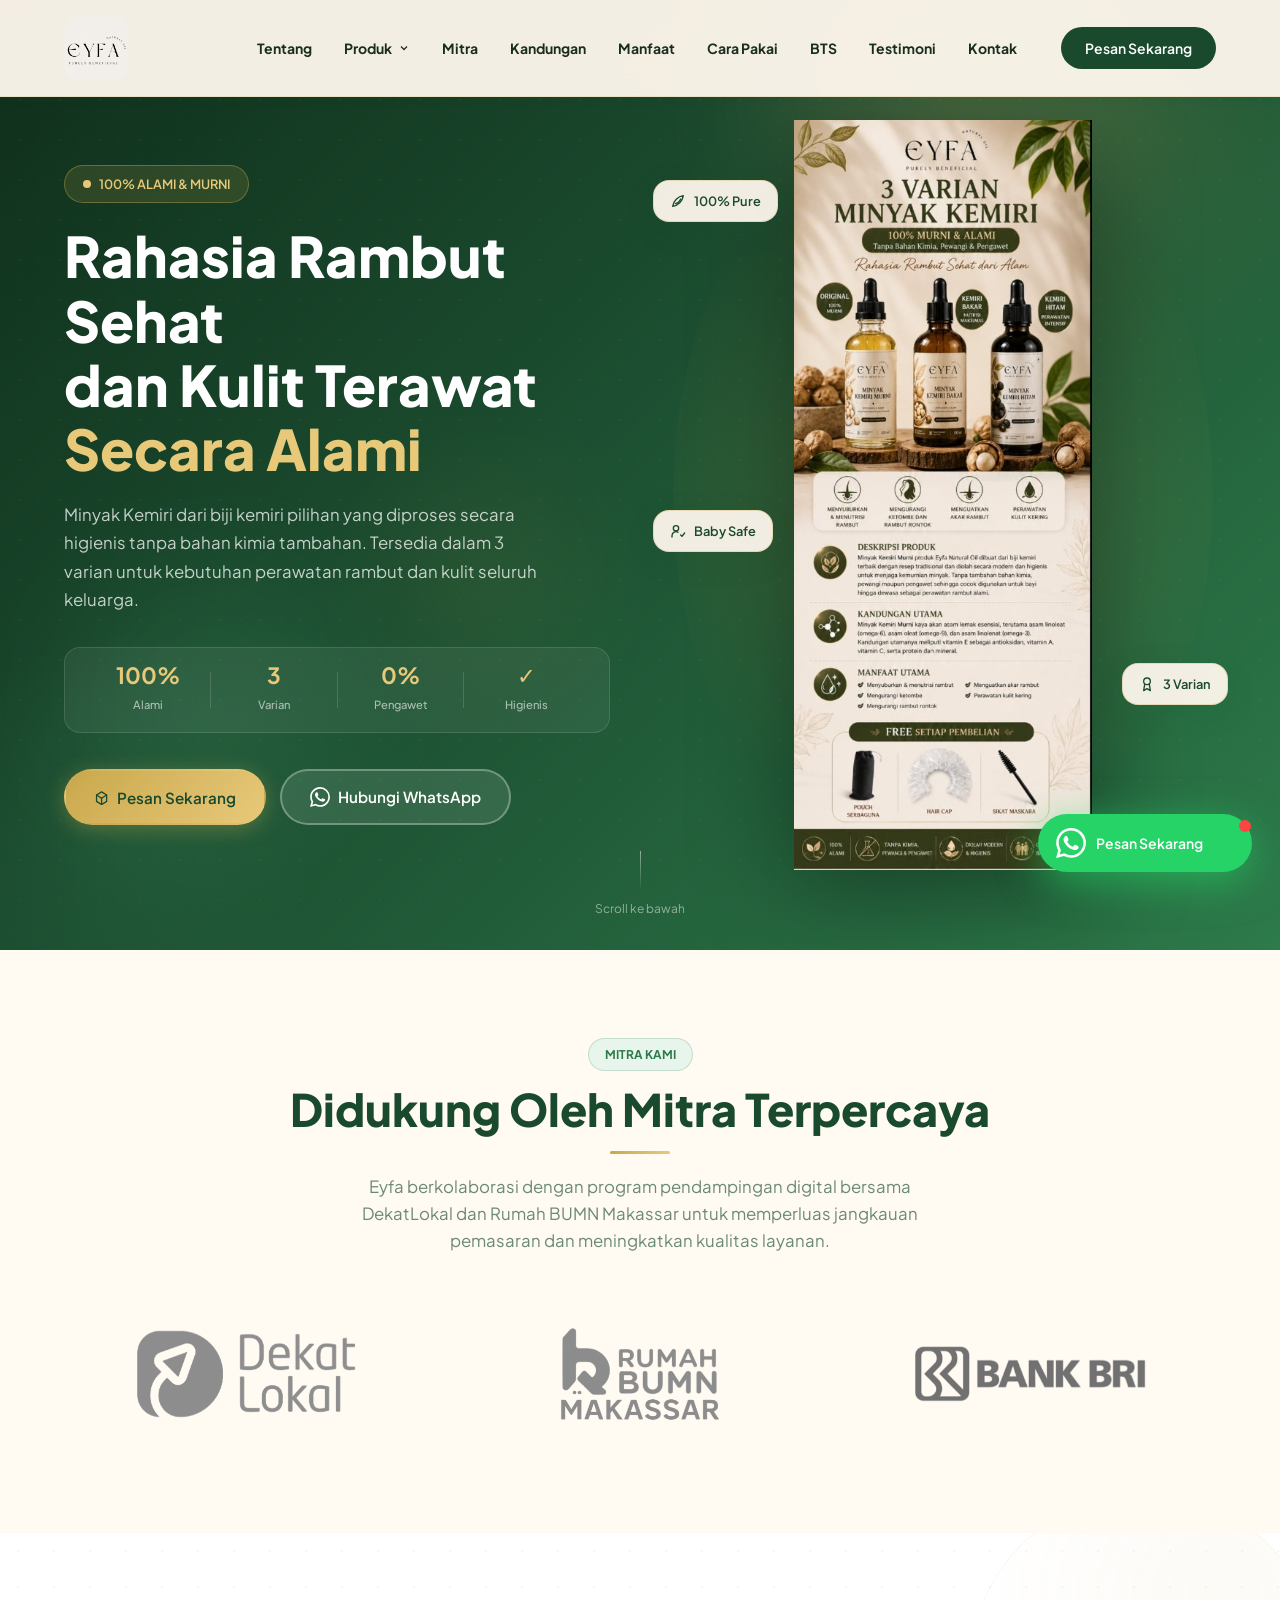
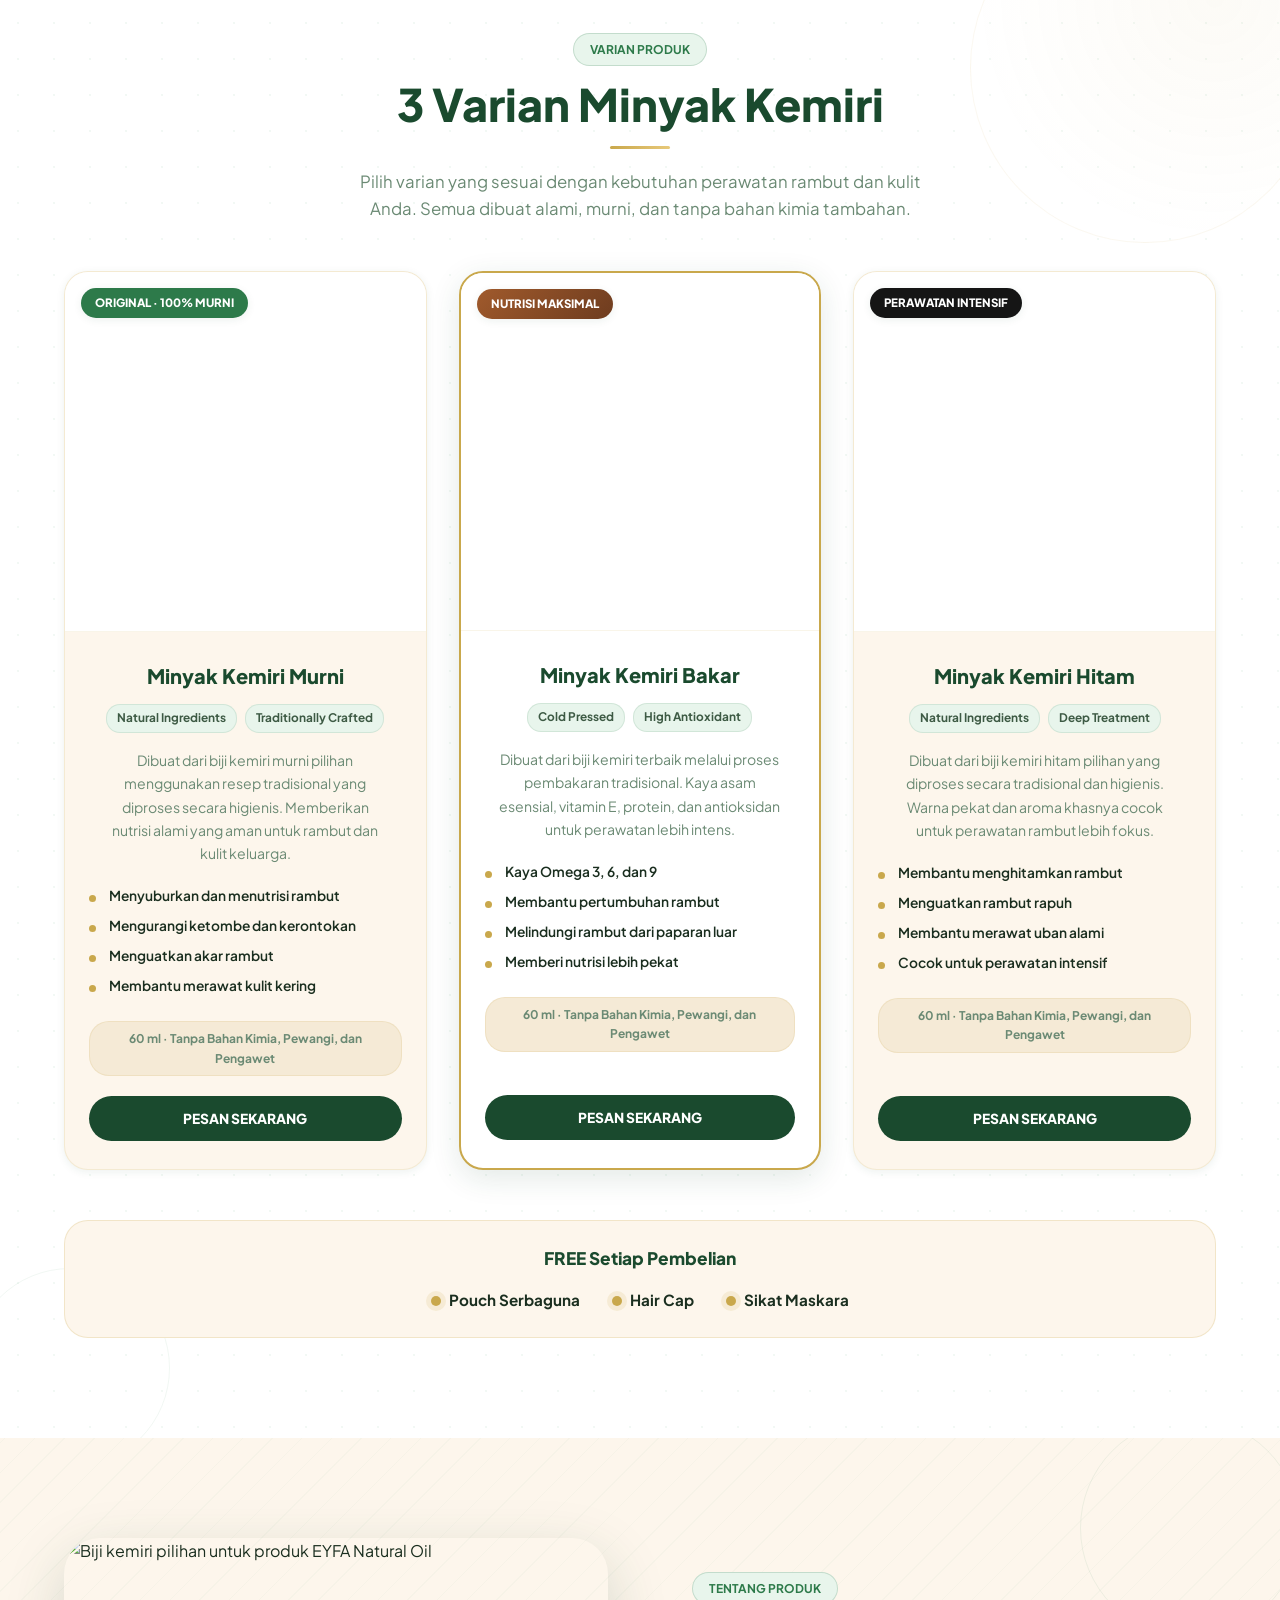
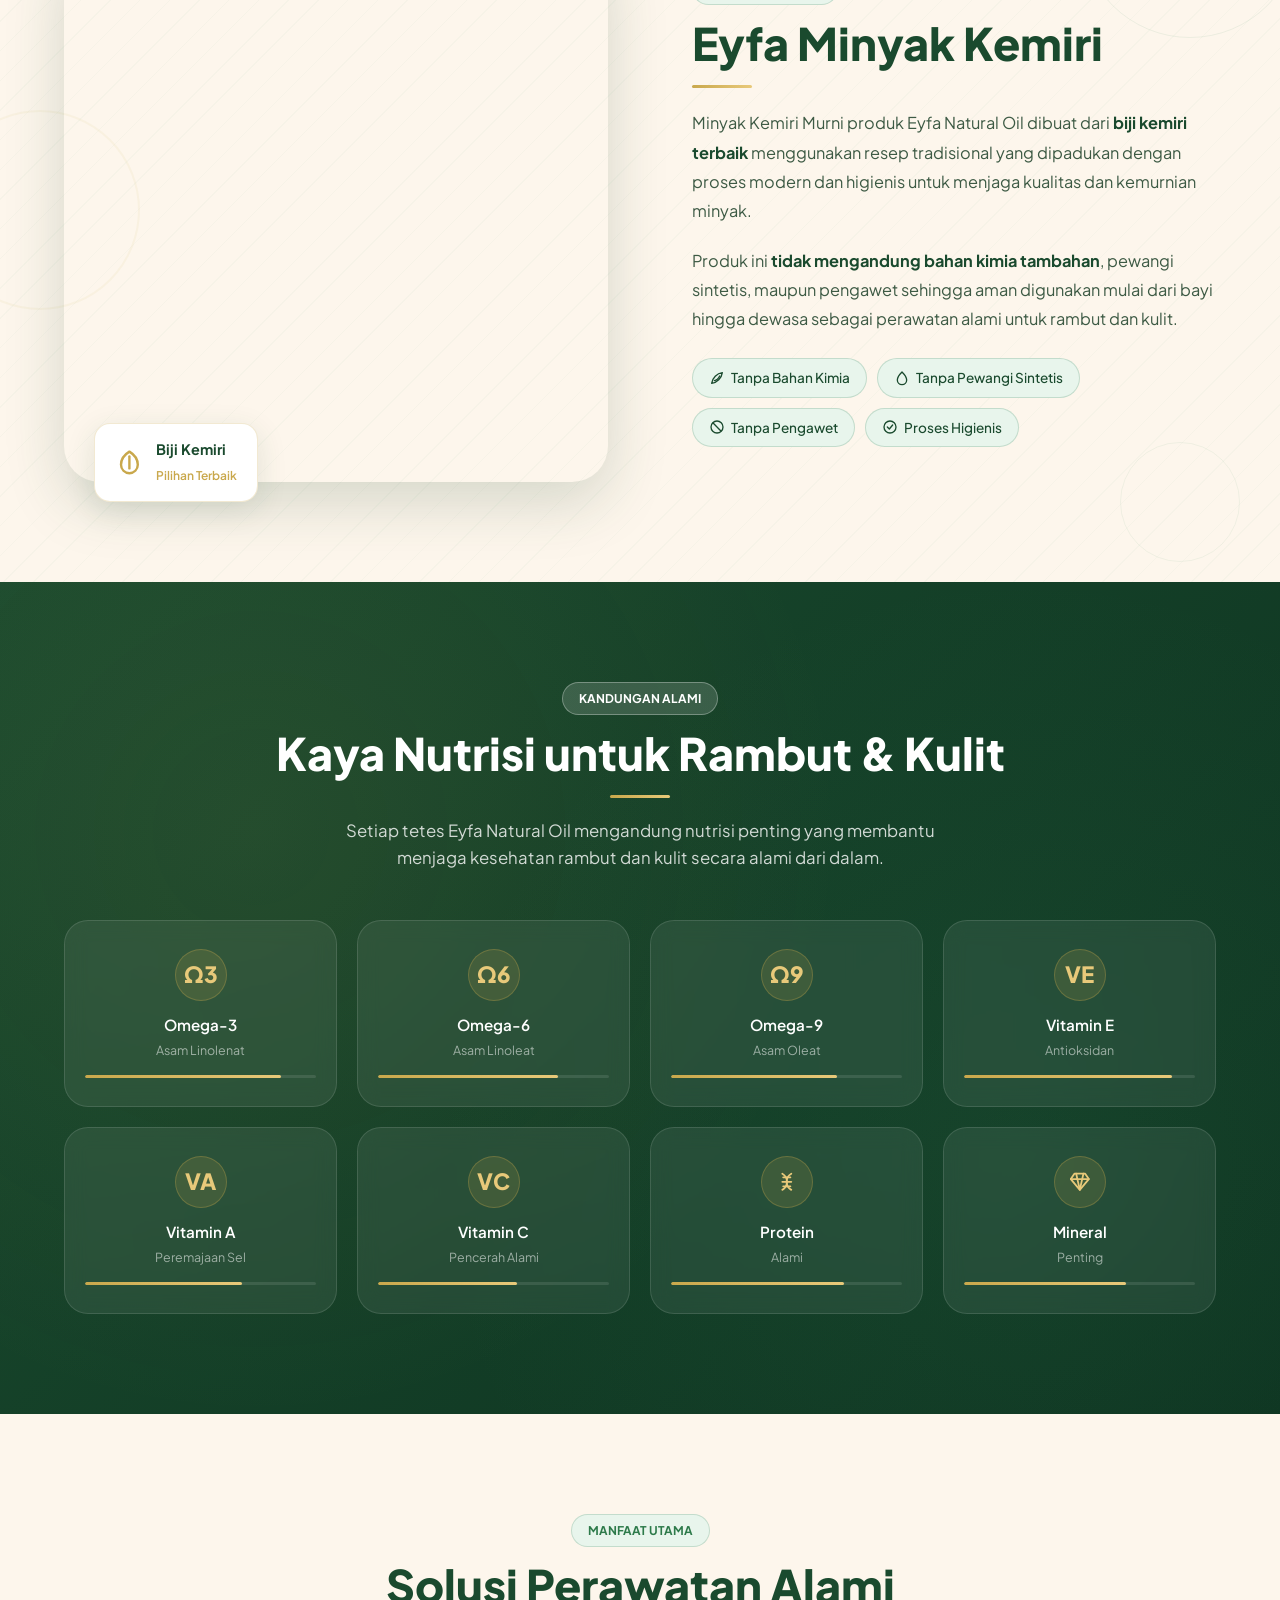
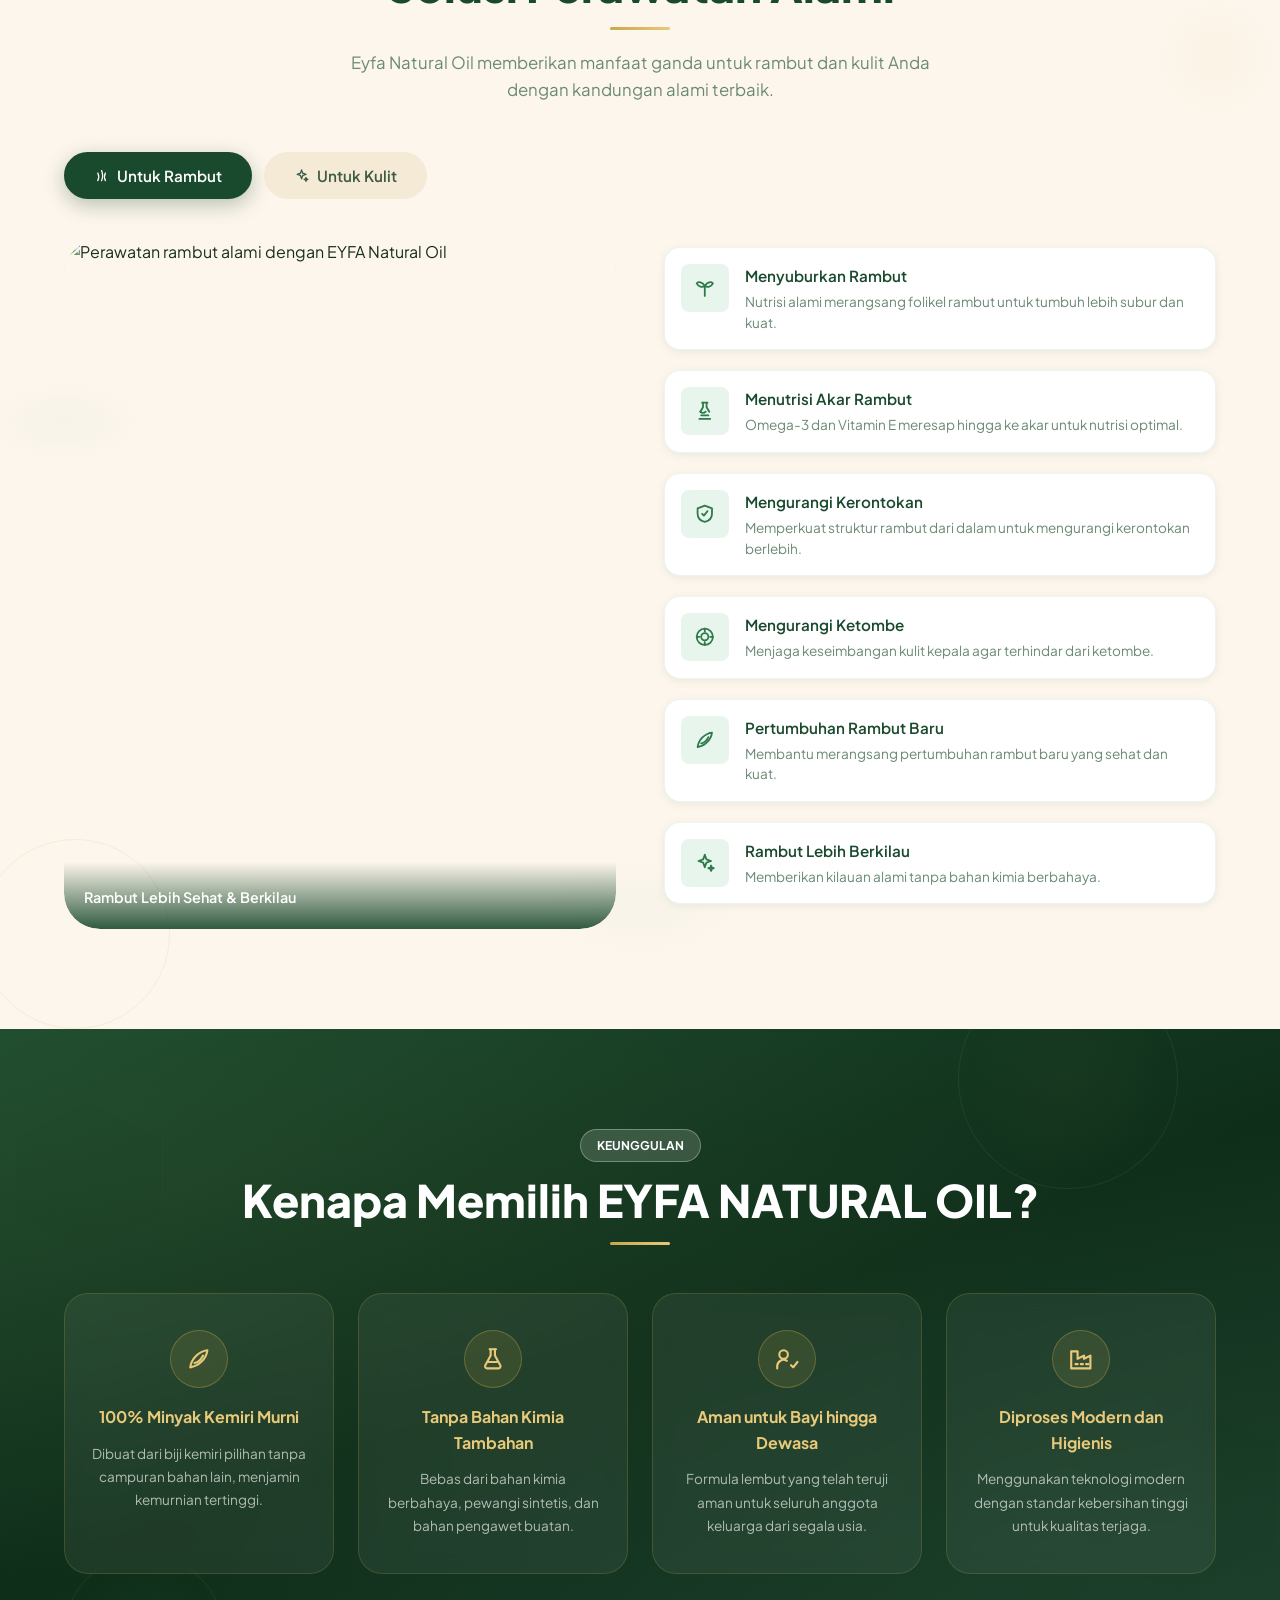
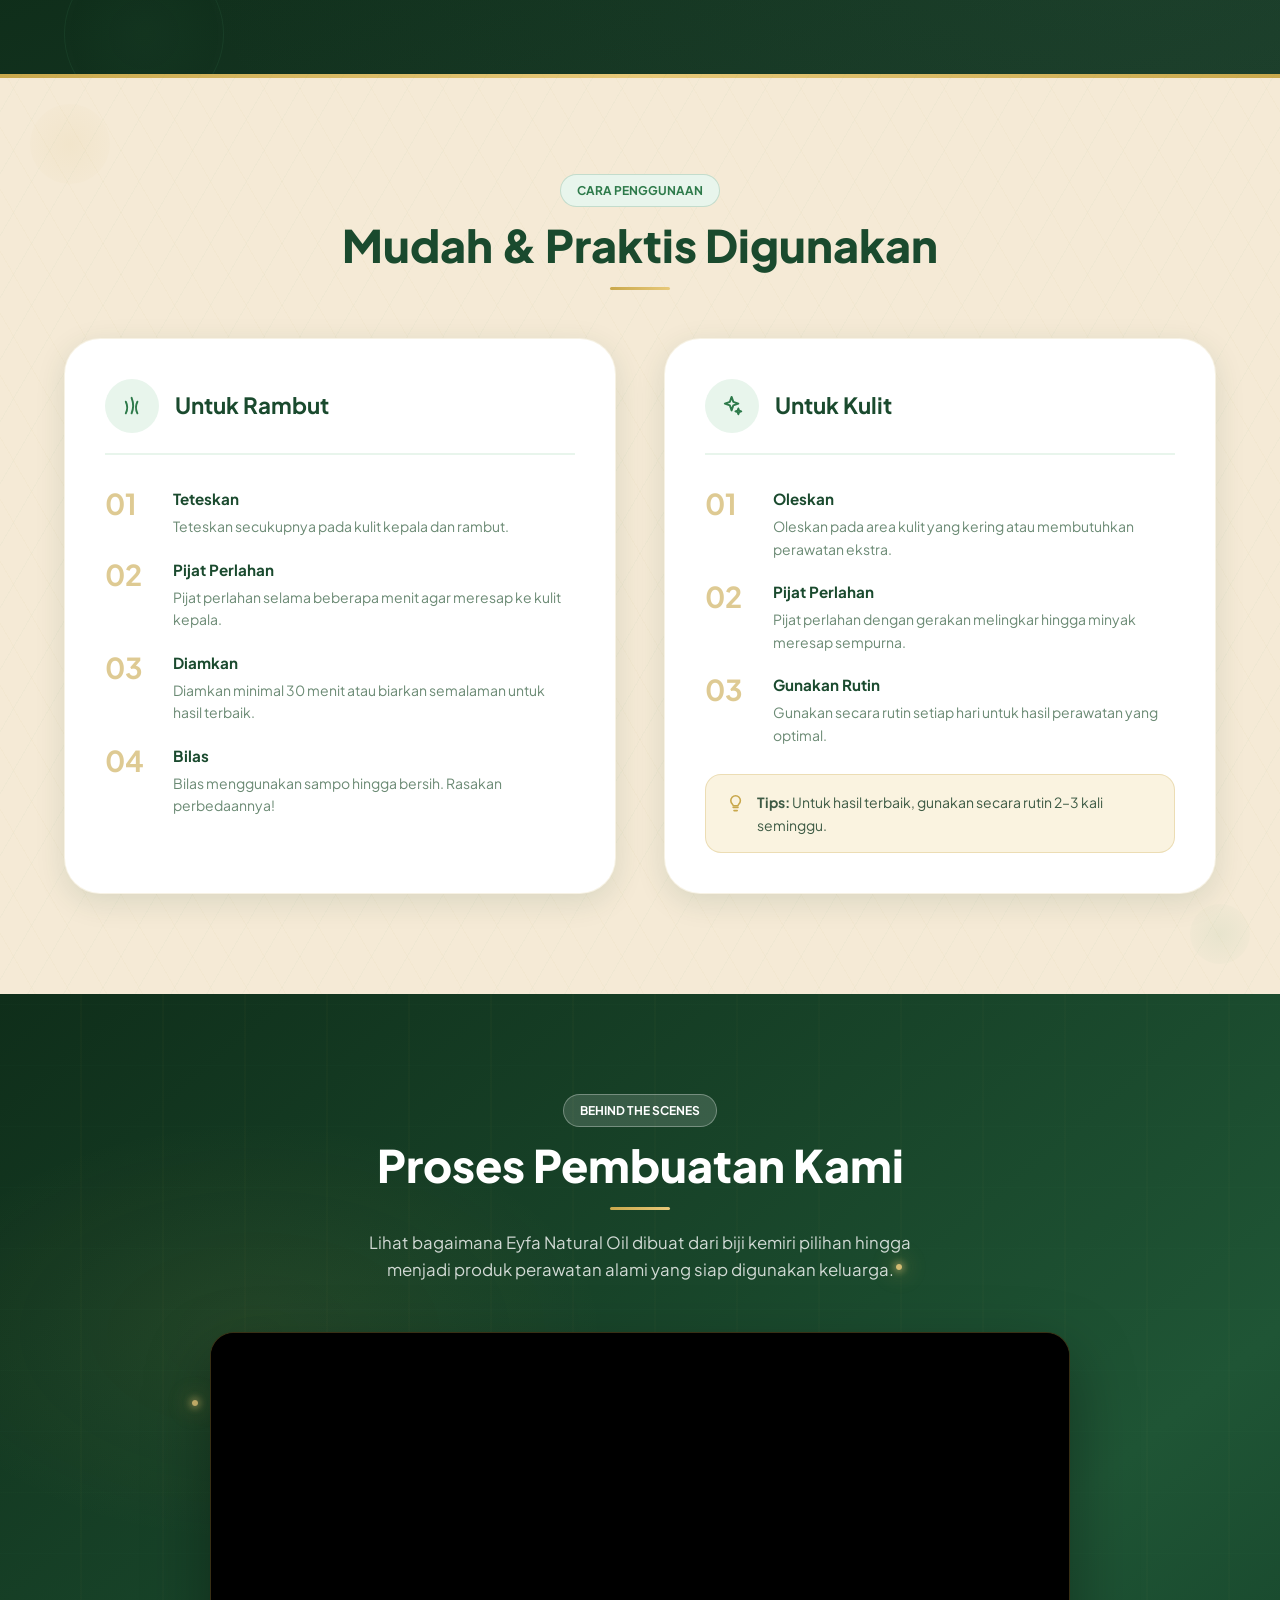
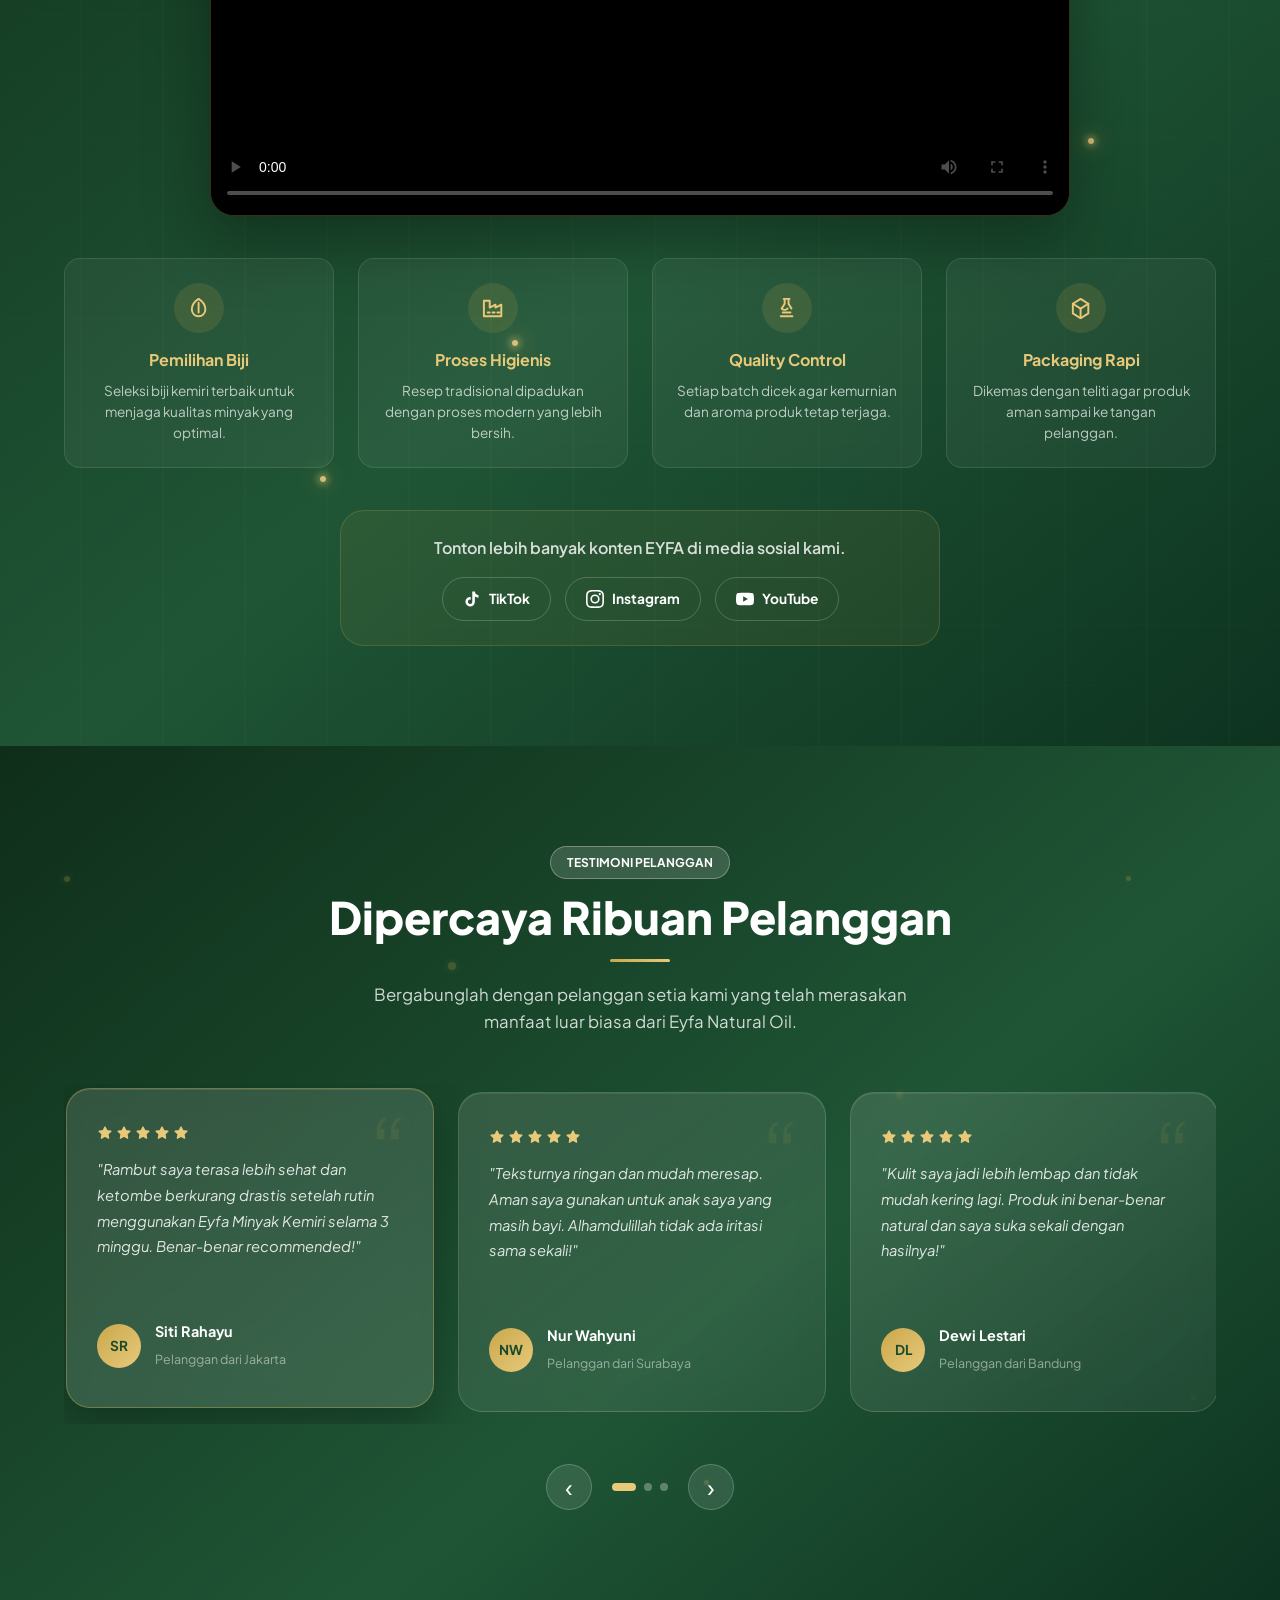
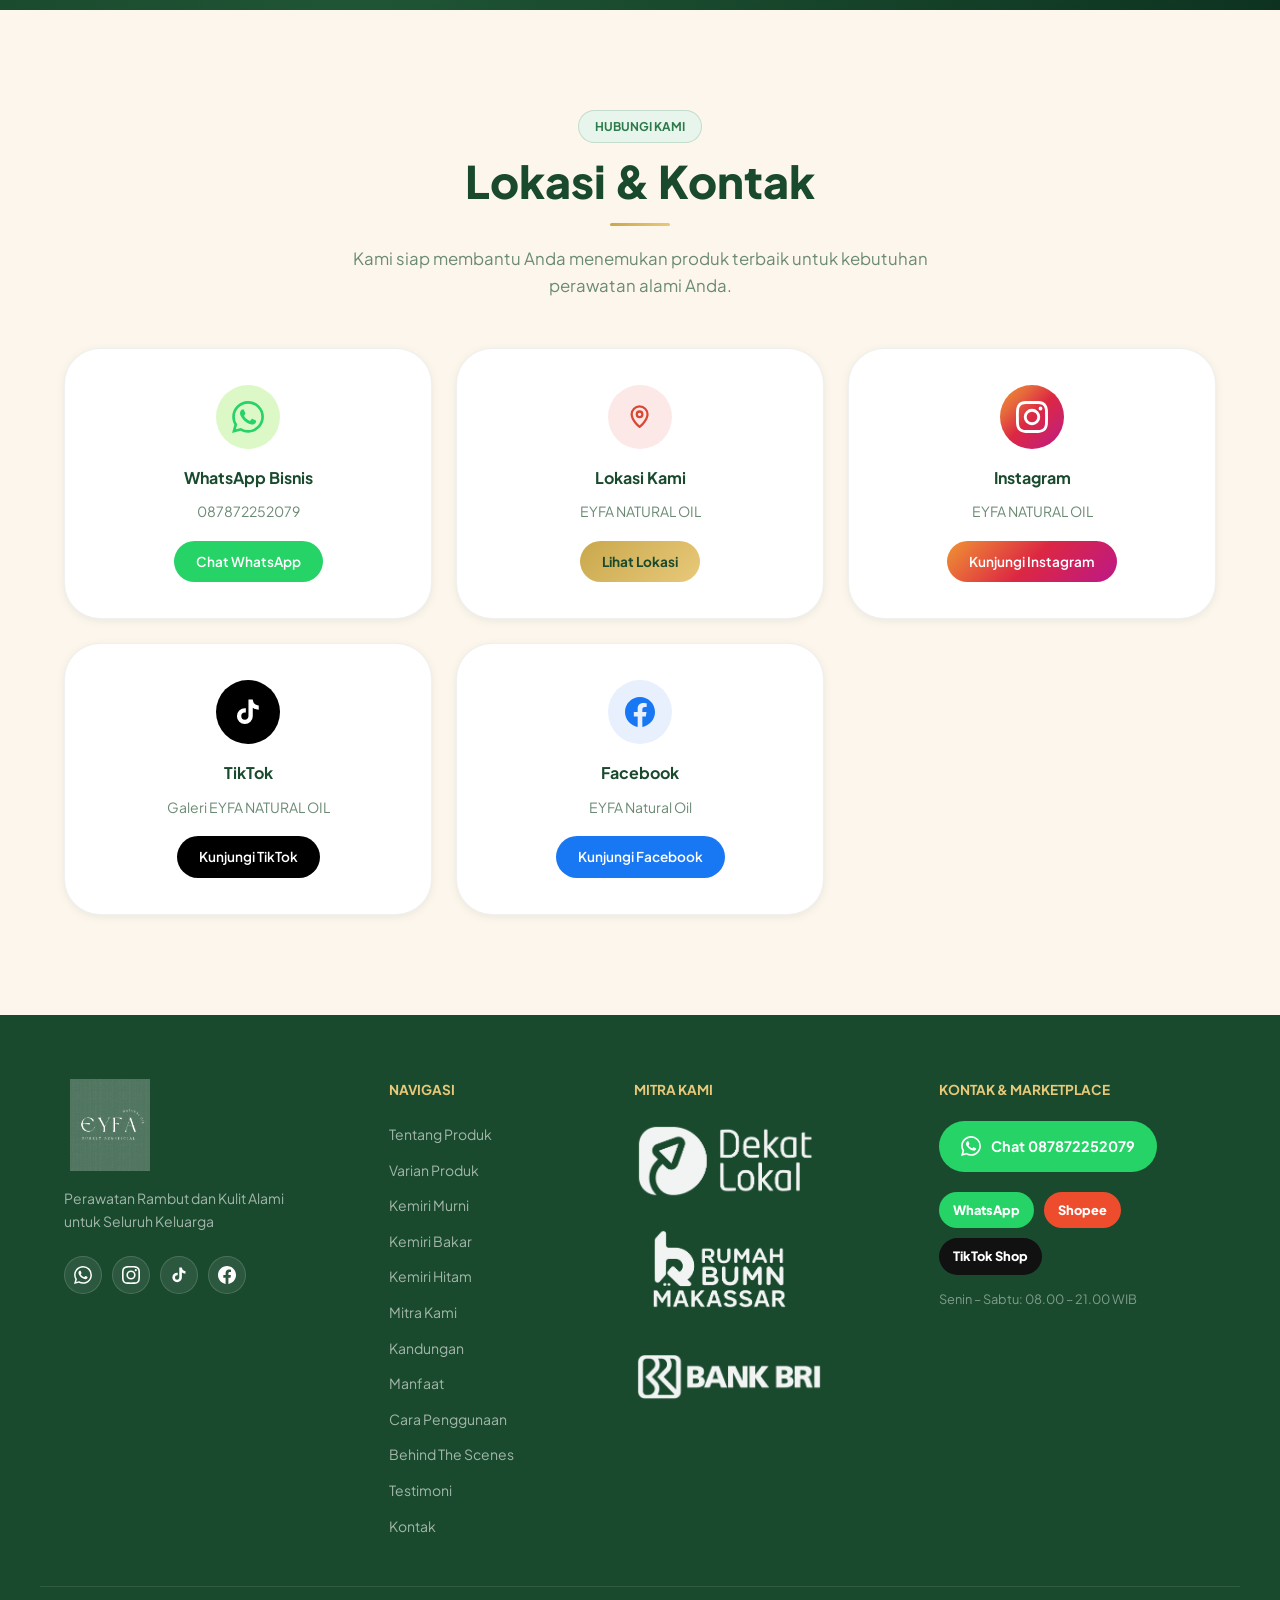
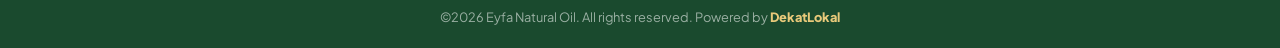
==== commit fe3c1e6d: "update new seo" ====
--- a/index.html
+++ b/index.html
@@ -3,28 +3,35 @@
 <head>
   <meta charset="UTF-8" />
   <meta name="viewport" content="width=device-width, initial-scale=1.0" />
-  <title>Eyfa Natural Oil | Minyak Kemiri Murni untuk Rambut dan Kulit</title>
-  <meta name="description" content="Eyfa Natural Oil adalah minyak kemiri murni untuk merawat rambut, kulit kepala, dan kulit keluarga tanpa pewangi sintetis atau pengawet." />
-  <meta name="keywords" content="Eyfa Natural Oil, minyak kemiri murni, minyak kemiri untuk rambut, minyak kemiri rambut rontok, minyak kemiri untuk bayi, minyak kemiri alami Makassar, perawatan rambut alami, perawatan kulit alami, minyak kemiri tanpa pengawet, minyak kemiri Indonesia" />
+  <title>EYFA Natural Oil | Minyak Kemiri Alami untuk Rambut dan Kulit - DekatLokal</title>
+  <meta name="description" content="EYFA Natural Oil menghadirkan minyak kemiri alami dari biji pilihan untuk perawatan rambut dan kulit, tersedia dalam 3 varian dan bisa dipesan online." />
   <meta name="robots" content="index, follow, max-image-preview:large" />
-  <meta name="author" content="Eyfa Natural Oil" />
+  <meta name="author" content="EYFA Natural Oil" />
   <meta name="theme-color" content="#1a4a2e" />
   <link rel="canonical" href="https://eyfa.dekatlokal.com/" />
   <meta property="og:locale" content="id_ID" />
   <meta property="og:type" content="website" />
-  <meta property="og:site_name" content="Eyfa Natural Oil" />
-  <meta property="og:title" content="Eyfa Natural Oil - Minyak Kemiri Murni" />
-  <meta property="og:description" content="Minyak kemiri alami EYFA dalam 3 varian untuk perawatan rambut dan kulit seluruh keluarga." />
+  <meta property="og:site_name" content="EYFA Natural Oil - DekatLokal" />
+  <meta property="og:title" content="EYFA Natural Oil | Minyak Kemiri Alami untuk Rambut dan Kulit" />
+  <meta property="og:description" content="Minyak kemiri alami EYFA Natural Oil dari biji pilihan untuk perawatan rambut dan kulit. Tersedia 3 varian dan bisa dipesan online." />
   <meta property="og:url" content="https://eyfa.dekatlokal.com/" />
-  <meta property="og:image" content="https://eyfa.dekatlokal.com/assets/flyer-3-varian.jpg" />
-  <meta property="og:image:alt" content="3 varian produk Eyfa Natural Oil minyak kemiri" />
+  <meta property="og:image" content="https://eyfa.dekatlokal.com/assets/og-eyfa-natural-oil.jpg" />
+  <meta property="og:image:secure_url" content="https://eyfa.dekatlokal.com/assets/og-eyfa-natural-oil.jpg" />
+  <meta property="og:image:type" content="image/jpeg" />
+  <meta property="og:image:width" content="1200" />
+  <meta property="og:image:height" content="630" />
+  <meta property="og:image:alt" content="EYFA Natural Oil tiga varian minyak kemiri alami untuk perawatan rambut dan kulit" />
   <meta name="twitter:card" content="summary_large_image" />
-  <meta name="twitter:title" content="Eyfa Natural Oil - Minyak Kemiri Murni" />
-  <meta name="twitter:description" content="Perawatan rambut dan kulit alami dari minyak kemiri EYFA dalam 3 varian tanpa bahan kimia tambahan." />
-  <meta name="twitter:image" content="https://eyfa.dekatlokal.com/assets/flyer-3-varian.jpg" />
-  <link rel="icon" type="image/jpeg" href="assets/logo-eyfa.jpg" />
-  <link rel="apple-touch-icon" href="assets/logo-eyfa.jpg" />
-  <link rel="preload" as="image" href="assets/flyer-3-varian.jpg" />
+  <meta name="twitter:title" content="EYFA Natural Oil | Minyak Kemiri Alami" />
+  <meta name="twitter:description" content="Perawatan rambut dan kulit alami dengan 3 varian minyak kemiri EYFA Natural Oil." />
+  <meta name="twitter:image" content="https://eyfa.dekatlokal.com/assets/og-eyfa-natural-oil.jpg" />
+  <meta name="twitter:image:alt" content="EYFA Natural Oil tiga varian minyak kemiri alami untuk perawatan rambut dan kulit" />
+  <link rel="icon" href="/favicon.ico" sizes="48x48" />
+  <link rel="icon" type="image/png" sizes="48x48" href="/favicon-48x48.png" />
+  <link rel="icon" type="image/png" sizes="512x512" href="/favicon.png" />
+  <link rel="apple-touch-icon" sizes="180x180" href="/apple-touch-icon.png" />
+  <link rel="manifest" href="/site.webmanifest" />
+  <link rel="preload" as="image" type="image/jpeg" href="assets/flyer-3-varian.jpg" />
   <link rel="preconnect" href="https://fonts.googleapis.com" />
   <link rel="preconnect" href="https://fonts.gstatic.com" crossorigin />
   <link href="https://fonts.googleapis.com/css2?family=Plus+Jakarta+Sans:wght@400;500;600;700;800&display=swap" rel="stylesheet" />
@@ -36,24 +43,102 @@
       {
         "@type": "Organization",
         "@id": "https://eyfa.dekatlokal.com/#organization",
-        "name": "Eyfa Natural Oil",
+        "name": "EYFA Natural Oil",
         "url": "https://eyfa.dekatlokal.com/",
-        "logo": "https://eyfa.dekatlokal.com/assets/logo-eyfa.jpg",
+        "logo": {
+          "@type": "ImageObject",
+          "url": "https://eyfa.dekatlokal.com/icon-512.png",
+          "width": 512,
+          "height": 512
+        },
+        "image": {
+          "@id": "https://eyfa.dekatlokal.com/#primaryimage"
+        },
         "sameAs": [
           "https://www.instagram.com/eyfanaturaloil",
           "https://www.tiktok.com/@eyfa.natural.oil",
-          "https://www.facebook.com/profile.php?id=61573825376916"
+          "https://www.facebook.com/profile.php?id=61573825376916",
+          "https://shopee.co.id/eyyanaturaloil",
+          "https://vt.tokopedia.com/t/ZS92H3LvSGbYQ-3wtig/"
+        ]
+      },
+      {
+        "@type": "WebSite",
+        "@id": "https://eyfa.dekatlokal.com/#website",
+        "name": "EYFA Natural Oil",
+        "url": "https://eyfa.dekatlokal.com/",
+        "publisher": {
+          "@id": "https://eyfa.dekatlokal.com/#organization"
+        },
+        "inLanguage": "id-ID"
+      },
+      {
+        "@type": "ImageObject",
+        "@id": "https://eyfa.dekatlokal.com/#primaryimage",
+        "url": "https://eyfa.dekatlokal.com/assets/flyer-3-varian.jpg",
+        "contentUrl": "https://eyfa.dekatlokal.com/assets/flyer-3-varian.jpg",
+        "width": 408,
+        "height": 1024,
+        "caption": "EYFA Natural Oil tiga varian minyak kemiri alami untuk perawatan rambut dan kulit"
+      },
+      {
+        "@type": "WebPage",
+        "@id": "https://eyfa.dekatlokal.com/#webpage",
+        "url": "https://eyfa.dekatlokal.com/",
+        "name": "EYFA Natural Oil | Minyak Kemiri Alami untuk Rambut dan Kulit",
+        "description": "EYFA Natural Oil menghadirkan minyak kemiri alami dari biji pilihan untuk perawatan rambut dan kulit, tersedia dalam 3 varian dan bisa dipesan online.",
+        "isPartOf": {
+          "@id": "https://eyfa.dekatlokal.com/#website"
+        },
+        "about": {
+          "@id": "https://eyfa.dekatlokal.com/#business"
+        },
+        "primaryImageOfPage": {
+          "@id": "https://eyfa.dekatlokal.com/#primaryimage"
+        },
+        "breadcrumb": {
+          "@id": "https://eyfa.dekatlokal.com/#breadcrumb"
+        },
+        "inLanguage": "id-ID",
+        "dateModified": "2026-06-25"
+      },
+      {
+        "@type": "BreadcrumbList",
+        "@id": "https://eyfa.dekatlokal.com/#breadcrumb",
+        "itemListElement": [
+          {
+            "@type": "ListItem",
+            "position": 1,
+            "name": "Beranda",
+            "item": "https://eyfa.dekatlokal.com/"
+          }
         ]
       },
       {
         "@type": "LocalBusiness",
         "@id": "https://eyfa.dekatlokal.com/#business",
-        "name": "Eyfa Natural Oil",
+        "name": "EYFA Natural Oil",
         "url": "https://eyfa.dekatlokal.com/",
-        "image": "https://eyfa.dekatlokal.com/assets/eyfa_hero_product.png",
+        "description": "EYFA Natural Oil adalah produk minyak kemiri alami dari biji pilihan untuk mendukung perawatan rambut dan kulit secara alami.",
+        "image": {
+          "@id": "https://eyfa.dekatlokal.com/#primaryimage"
+        },
+        "logo": "https://eyfa.dekatlokal.com/icon-512.png",
         "telephone": "+6287872252079",
-        "areaServed": "Indonesia",
-        "brand": { "@id": "https://eyfa.dekatlokal.com/#organization" },
+        "areaServed": {
+          "@type": "Country",
+          "name": "Indonesia"
+        },
+        "brand": {
+          "@id": "https://eyfa.dekatlokal.com/#organization"
+        },
+        "sameAs": [
+          "https://www.instagram.com/eyfanaturaloil",
+          "https://www.tiktok.com/@eyfa.natural.oil",
+          "https://www.facebook.com/profile.php?id=61573825376916",
+          "https://shopee.co.id/eyyanaturaloil",
+          "https://vt.tokopedia.com/t/ZS92H3LvSGbYQ-3wtig/"
+        ],
         "openingHoursSpecification": [
           {
             "@type": "OpeningHoursSpecification",
@@ -61,22 +146,74 @@
             "opens": "08:00",
             "closes": "21:00"
           }
+        ],
+        "hasOfferCatalog": {
+          "@id": "https://eyfa.dekatlokal.com/#offer-catalog"
+        }
+      },
+      {
+        "@type": "OfferCatalog",
+        "@id": "https://eyfa.dekatlokal.com/#offer-catalog",
+        "name": "Varian EYFA Natural Oil",
+        "itemListElement": [
+          {
+            "@type": "Offer",
+            "itemOffered": {
+              "@id": "https://eyfa.dekatlokal.com/#produk-murni"
+            }
+          },
+          {
+            "@type": "Offer",
+            "itemOffered": {
+              "@id": "https://eyfa.dekatlokal.com/#produk-bakar"
+            }
+          },
+          {
+            "@type": "Offer",
+            "itemOffered": {
+              "@id": "https://eyfa.dekatlokal.com/#produk-hitam"
+            }
+          }
         ]
       },
       {
         "@type": "Product",
-        "@id": "https://eyfa.dekatlokal.com/#product",
-        "name": "Eyfa Natural Oil Minyak Kemiri Murni",
-        "brand": { "@id": "https://eyfa.dekatlokal.com/#organization" },
-        "category": "Perawatan rambut dan kulit alami",
-        "image": [
-          "https://eyfa.dekatlokal.com/assets/flyer-3-varian.jpg",
-          "https://eyfa.dekatlokal.com/assets/produk-kemiri-murni.jpg",
-          "https://eyfa.dekatlokal.com/assets/produk-kemiri-bakar.jpg",
-          "https://eyfa.dekatlokal.com/assets/produk-kemiri-hitam.jpg",
-          "https://eyfa.dekatlokal.com/assets/eyfa_kemiri_natural.png"
-        ],
-        "description": "Minyak kemiri murni dari biji kemiri pilihan untuk membantu merawat rambut, kulit kepala, dan kulit keluarga tanpa pewangi sintetis atau pengawet."
+        "@id": "https://eyfa.dekatlokal.com/#produk-murni",
+        "name": "Minyak Kemiri Murni",
+        "description": "Minyak Kemiri Murni EYFA Natural Oil adalah minyak kemiri alami dari biji pilihan untuk mendukung perawatan rambut dan kulit.",
+        "brand": {
+          "@id": "https://eyfa.dekatlokal.com/#organization"
+        },
+        "category": "Produk perawatan rambut dan kulit alami",
+        "image": "https://eyfa.dekatlokal.com/assets/produk-kemiri-murni.jpg",
+        "url": "https://eyfa.dekatlokal.com/#produk-murni",
+        "size": "60 ml"
+      },
+      {
+        "@type": "Product",
+        "@id": "https://eyfa.dekatlokal.com/#produk-bakar",
+        "name": "Minyak Kemiri Bakar",
+        "description": "Minyak Kemiri Bakar EYFA Natural Oil adalah varian minyak kemiri alami dengan proses tradisional dan higienis untuk perawatan rambut dan kulit.",
+        "brand": {
+          "@id": "https://eyfa.dekatlokal.com/#organization"
+        },
+        "category": "Produk perawatan rambut dan kulit alami",
+        "image": "https://eyfa.dekatlokal.com/assets/produk-kemiri-bakar.jpg",
+        "url": "https://eyfa.dekatlokal.com/#produk-bakar",
+        "size": "60 ml"
+      },
+      {
+        "@type": "Product",
+        "@id": "https://eyfa.dekatlokal.com/#produk-hitam",
+        "name": "Minyak Kemiri Hitam",
+        "description": "Minyak Kemiri Hitam EYFA Natural Oil adalah varian minyak kemiri alami untuk perawatan rambut secara lebih intensif.",
+        "brand": {
+          "@id": "https://eyfa.dekatlokal.com/#organization"
+        },
+        "category": "Produk perawatan rambut dan kulit alami",
+        "image": "https://eyfa.dekatlokal.com/assets/produk-kemiri-hitam.jpg",
+        "url": "https://eyfa.dekatlokal.com/#produk-hitam",
+        "size": "60 ml"
       }
     ]
   }
@@ -110,21 +247,21 @@
   </svg>
 
   <!-- ===== MARKETPLACE MODAL ===== -->
-  <div class="modal-overlay" id="marketplaceModal" role="dialog" aria-modal="true" aria-label="Pilih platform pemesanan">
+  <div class="modal-overlay" id="marketplaceModal" role="dialog" aria-modal="true" aria-labelledby="marketplaceModalTitle">
     <div class="modal-box">
       <button class="modal-close" id="modalClose" aria-label="Tutup modal">&#x2715;</button>
       <div class="modal-header">
-        <img src="assets/logo-eyfa.png" alt="Eyfa Natural Oil" class="modal-logo" width="1024" height="1024" />
-        <h3>Pilih Platform Pemesanan</h3>
+        <img src="assets/logo-eyfa.png" alt="Logo EYFA Natural Oil minyak kemiri alami" class="modal-logo" width="1024" height="1024" />
+        <p class="modal-title" id="marketplaceModalTitle" role="heading" aria-level="2">Pilih Platform Pemesanan</p>
         <p>Temukan produk EYFA NATURAL OIL di marketplace favorit Anda.</p>
       </div>
       <div class="modal-platforms">
-        <a href="https://wa.me/6287872252079?text=Halo%20Eyfa%2C%20saya%20ingin%20memesan%20Minyak%20Kemiri" class="platform-btn platform-wa" target="_blank" rel="noopener">
+        <a href="https://wa.me/6287872252079?text=Halo%20Kak%2C%20saya%20dapat%20info%20dari%20website%20DekatLokal%20EYFA%20Natural%20Oil.%20Saya%20ingin%20bertanya%20tentang%20produk%20dan%20pemesanan." class="platform-btn platform-wa" target="_blank" rel="noopener">
           <span class="platform-icon" aria-hidden="true">WA</span>
           <span>WhatsApp</span>
           <small>Chat Langsung</small>
         </a>
-        <a href="https://shopee.co.id/yfzvd68jae?entryPoint=ShopBySearch&searchKeyword=eyfa" class="platform-btn platform-shopee" target="_blank" rel="noopener">
+        <a href="https://shopee.co.id/eyyanaturaloil" class="platform-btn platform-shopee" target="_blank" rel="noopener">
           <span class="platform-icon" aria-hidden="true">SP</span>
           <span>Shopee</span>
           <small>Eyfa Natural Oil</small>
@@ -143,7 +280,7 @@
   <nav class="navbar" id="navbar">
     <div class="nav-container">
       <a href="#hero" class="nav-logo" aria-label="Eyfa Natural Oil">
-        <img src="assets/logo-eyfa.png" alt="Eyfa Natural Oil" class="brand-logo-img" width="1024" height="1024" />
+        <img src="assets/logo-eyfa.png" alt="Logo EYFA Natural Oil minyak kemiri alami" class="brand-logo-img" width="1024" height="1024" />
       </a>
       <ul class="nav-links" id="navLinks">
         <li><a href="#tentang">Tentang</a></li>
@@ -260,7 +397,7 @@
             <svg class="icon" aria-hidden="true"><use href="#icon-package"></use></svg>
             Pesan Sekarang
           </button>
-          <a href="https://wa.me/6287872252079" class="btn btn-whatsapp" id="hero-wa-btn" target="_blank" rel="noopener">
+          <a href="https://wa.me/6287872252079?text=Halo%20Kak%2C%20saya%20dapat%20info%20dari%20website%20DekatLokal%20EYFA%20Natural%20Oil.%20Saya%20ingin%20bertanya%20tentang%20produk%20dan%20pemesanan." class="btn btn-whatsapp" id="hero-wa-btn" target="_blank" rel="noopener">
             <svg width="20" height="20" viewBox="0 0 24 24" fill="currentColor"><path d="M17.472 14.382c-.297-.149-1.758-.867-2.03-.967-.273-.099-.471-.148-.67.15-.197.297-.767.966-.94 1.164-.173.199-.347.223-.644.075-.297-.15-1.255-.463-2.39-1.475-.883-.788-1.48-1.761-1.653-2.059-.173-.297-.018-.458.13-.606.134-.133.298-.347.446-.52.149-.174.198-.298.298-.497.099-.198.05-.371-.025-.52-.075-.149-.669-1.612-.916-2.207-.242-.579-.487-.5-.669-.51-.173-.008-.371-.01-.57-.01-.198 0-.52.074-.792.372-.272.297-1.04 1.016-1.04 2.479 0 1.462 1.065 2.875 1.213 3.074.149.198 2.096 3.2 5.077 4.487.709.306 1.262.489 1.694.625.712.227 1.36.195 1.871.118.571-.085 1.758-.719 2.006-1.413.248-.694.248-1.289.173-1.413-.074-.124-.272-.198-.57-.347m-5.421 7.403h-.004a9.87 9.87 0 01-5.031-1.378l-.361-.214-3.741.982.998-3.648-.235-.374a9.86 9.86 0 01-1.51-5.26c.001-5.45 4.436-9.884 9.888-9.884 2.64 0 5.122 1.03 6.988 2.898a9.825 9.825 0 012.893 6.994c-.003 5.45-4.437 9.884-9.885 9.884m8.413-18.297A11.815 11.815 0 0012.05 0C5.495 0 .16 5.335.157 11.892c0 2.096.547 4.142 1.588 5.945L.057 24l6.305-1.654a11.882 11.882 0 005.683 1.448h.005c6.554 0 11.89-5.335 11.893-11.893a11.821 11.821 0 00-3.48-8.413Z"/></svg>
             Hubungi WhatsApp
           </a>
@@ -269,7 +406,7 @@
       <div class="hero-visual" data-aos="fade-left">
         <div class="hero-img-wrapper">
           <div class="hero-img-glow"></div>
-          <img src="assets/flyer-3-varian.jpg" alt="3 varian Eyfa Minyak Kemiri" class="hero-product-img" id="hero-product-img" width="1080" height="1080" fetchpriority="high" />
+          <img src="assets/flyer-3-varian.jpg" alt="EYFA Natural Oil tiga varian minyak kemiri alami untuk perawatan rambut dan kulit" class="hero-product-img" id="hero-product-img" width="408" height="1024" loading="eager" decoding="async" fetchpriority="high" />
           <div class="floating-badge fb-1">
             <span class="fb-icon"><svg class="icon" aria-hidden="true"><use href="#icon-leaf"></use></svg></span>
             <span>100% Pure</span>
@@ -302,13 +439,13 @@
       </div>
       <div class="partners-grid">
         <a href="https://dekatlokal.com/" class="partner-card" data-aos="flip-up" data-aos-delay="0" target="_blank" rel="noopener" aria-label="Kunjungi DekatLokal">
-          <img src="assets/logo-dekatlokal.png" alt="DekatLokal" class="partner-logo" width="3125" height="1250" loading="lazy" />
+          <img src="assets/logo-dekatlokal.png" alt="Logo DekatLokal partner digital EYFA Natural Oil" class="partner-logo" width="3125" height="1250" loading="lazy" />
         </a>
         <div class="partner-card" data-aos="flip-up" data-aos-delay="120" aria-label="Rumah BUMN Makassar">
-          <img src="assets/logo-rumah%20bumn%20makassar.png" alt="Rumah BUMN Makassar" class="partner-logo partner-logo-rumah" width="3125" height="1875" loading="lazy" />
+          <img src="assets/logo-rumah%20bumn%20makassar.png" alt="Logo Rumah BUMN Makassar pendukung EYFA Natural Oil" class="partner-logo partner-logo-rumah" width="3125" height="1875" loading="lazy" />
         </div>
         <div class="partner-card" data-aos="flip-up" data-aos-delay="240" aria-label="Bank BRI">
-          <img src="assets/logo-bank%20bri.png" alt="Bank BRI" class="partner-logo" width="3124" height="781" loading="lazy" />
+          <img src="assets/logo-bank%20bri.png" alt="Logo Bank BRI pendukung EYFA Natural Oil" class="partner-logo" width="3124" height="781" loading="lazy" />
         </div>
       </div>
     </div>
@@ -328,7 +465,7 @@
         <div class="produk-card" id="produk-murni" data-aos="fade-up" data-aos-delay="0">
           <div class="produk-badge badge-original">Original &middot; 100% Murni</div>
           <div class="produk-img-wrap">
-            <img src="assets/produk-kemiri-murni.jpg" alt="Minyak Kemiri Murni EYFA" class="produk-img" loading="lazy" />
+            <img src="assets/produk-kemiri-murni.jpg" alt="Minyak Kemiri Murni EYFA Natural Oil ukuran 60 ml" class="produk-img" width="682" height="1024" loading="lazy" decoding="async" />
           </div>
           <div class="produk-info">
             <h3>Minyak Kemiri Murni</h3>
@@ -351,7 +488,7 @@
         <div class="produk-card produk-card--featured" id="produk-bakar" data-aos="fade-up" data-aos-delay="100">
           <div class="produk-badge badge-bakar">Nutrisi Maksimal</div>
           <div class="produk-img-wrap">
-            <img src="assets/produk-kemiri-bakar.jpg" alt="Minyak Kemiri Bakar EYFA" class="produk-img" loading="lazy" />
+            <img src="assets/produk-kemiri-bakar.jpg" alt="Minyak Kemiri Bakar EYFA Natural Oil ukuran 60 ml" class="produk-img" width="682" height="1024" loading="lazy" decoding="async" />
           </div>
           <div class="produk-info">
             <h3>Minyak Kemiri Bakar</h3>
@@ -374,7 +511,7 @@
         <div class="produk-card" id="produk-hitam" data-aos="fade-up" data-aos-delay="200">
           <div class="produk-badge badge-hitam">Perawatan Intensif</div>
           <div class="produk-img-wrap">
-            <img src="assets/produk-kemiri-hitam.jpg" alt="Minyak Kemiri Hitam EYFA" class="produk-img" loading="lazy" />
+            <img src="assets/produk-kemiri-hitam.jpg" alt="Minyak Kemiri Hitam EYFA Natural Oil ukuran 60 ml" class="produk-img" width="683" height="1024" loading="lazy" decoding="async" />
           </div>
           <div class="produk-info">
             <h3>Minyak Kemiri Hitam</h3>
@@ -413,7 +550,7 @@
       <div class="about-grid">
         <div class="about-image-col" data-aos="fade-right">
           <div class="about-img-frame">
-            <img src="assets/eyfa_kemiri_natural.png" alt="Biji Kemiri Pilihan EYFA" class="about-img" width="1024" height="1024" loading="lazy" />
+            <img src="assets/eyfa_kemiri_natural.png" alt="Biji kemiri pilihan untuk produk EYFA Natural Oil" class="about-img" width="1024" height="1024" loading="lazy" decoding="async" />
             <div class="about-img-badge">
               <span class="badge-icon"><svg class="icon" aria-hidden="true"><use href="#icon-seed"></use></svg></span>
               <div>
@@ -541,7 +678,7 @@
       <div class="manfaat-content">
         <div class="tab-panel active" id="panel-rambut">
           <div class="manfaat-visual" data-aos="fade-right">
-            <img src="assets/eyfa_healthy_hair.png" alt="Rambut Sehat dengan Eyfa Natural Oil" class="manfaat-img" width="1024" height="1024" loading="lazy" />
+            <img src="assets/eyfa_healthy_hair.png" alt="Perawatan rambut alami dengan EYFA Natural Oil" class="manfaat-img" width="1024" height="1024" loading="lazy" decoding="async" />
             <div class="manfaat-img-overlay">
               <span>Rambut Lebih Sehat &amp; Berkilau</span>
             </div>
@@ -593,7 +730,7 @@
         </div>
         <div class="tab-panel" id="panel-kulit">
           <div class="manfaat-visual" data-aos="fade-right">
-            <img src="assets/produk-kemiri-murni.jpg" alt="Perawatan Kulit dengan Eyfa Natural Oil" class="manfaat-img" width="1024" height="1024" loading="lazy" />
+            <img src="assets/produk-kemiri-murni.jpg" alt="Minyak Kemiri Murni EYFA Natural Oil untuk perawatan kulit alami" class="manfaat-img" width="682" height="1024" loading="lazy" decoding="async" />
             <div class="manfaat-img-overlay">
               <span>Kulit Lembut &amp; Bercahaya</span>
             </div>
@@ -807,15 +944,15 @@
       <div class="bts-social-cta" data-aos="fade-up">
         <p>Tonton lebih banyak konten EYFA di media sosial kami.</p>
         <div class="bts-social-btns">
-          <a href="https://www.tiktok.com/@eyfa.natural.oil?_r=1&_t=ZS-96tVaxW1fQD" class="bts-social-btn bts-tiktok" target="_blank" rel="noopener">
+          <a href="https://www.tiktok.com/@eyfa.natural.oil" class="bts-social-btn bts-tiktok" target="_blank" rel="noopener">
             <svg class="bts-social-icon" viewBox="0 0 24 24" fill="currentColor" aria-hidden="true"><path d="M19.59 6.69a4.83 4.83 0 0 1-3.77-4.25V2h-3.45v13.67a2.89 2.89 0 1 1-2.08-2.77V9.4a6.3 6.3 0 1 0 5.53 6.25V8.67a8.18 8.18 0 0 0 4.78 1.52V6.72c-.34 0-.68-.01-1.01-.03Z"/></svg>
             TikTok
           </a>
-          <a href="https://www.instagram.com/eyfanaturaloil?igsh=MXFqdnNuOHBqZTM0OQ==" class="bts-social-btn bts-ig" target="_blank" rel="noopener">
+          <a href="https://www.instagram.com/eyfanaturaloil" class="bts-social-btn bts-ig" target="_blank" rel="noopener">
             <svg class="bts-social-icon" viewBox="0 0 24 24" fill="currentColor" aria-hidden="true"><path d="M12 2.16c3.2 0 3.58.01 4.85.07 3.25.15 4.77 1.69 4.92 4.92.06 1.27.07 1.65.07 4.85s-.01 3.58-.07 4.85c-.15 3.23-1.67 4.77-4.92 4.92-1.27.06-1.65.07-4.85.07s-3.58-.01-4.85-.07c-3.25-.15-4.77-1.7-4.92-4.92C2.17 15.58 2.16 15.2 2.16 12s.01-3.58.07-4.85C2.38 3.92 3.9 2.38 7.15 2.23 8.42 2.17 8.8 2.16 12 2.16ZM12 0C8.74 0 8.33.01 7.05.07 2.69.27.27 2.69.07 7.05.01 8.33 0 8.74 0 12s.01 3.67.07 4.95c.2 4.36 2.62 6.78 6.98 6.98C8.33 23.99 8.74 24 12 24s3.67-.01 4.95-.07c4.36-.2 6.78-2.62 6.98-6.98.06-1.28.07-1.69.07-4.95s-.01-3.67-.07-4.95C23.73 2.69 21.31.27 16.95.07 15.67.01 15.26 0 12 0Zm0 5.84A6.16 6.16 0 1 0 12 18.16 6.16 6.16 0 0 0 12 5.84Zm0 10.16a4 4 0 1 1 0-8 4 4 0 0 1 0 8Zm6.41-11.85a1.44 1.44 0 1 0 0 2.88 1.44 1.44 0 0 0 0-2.88Z"/></svg>
             Instagram
           </a>
-          <a href="https://www.youtube.com/@eyyanaturaloil" class="bts-social-btn bts-yt" target="_blank" rel="noopener">
+          <a href="https://www.youtube.com/results?search_query=EYFA%20Natural%20Oil" class="bts-social-btn bts-yt" target="_blank" rel="noopener">
             <svg class="bts-social-icon" viewBox="0 0 24 24" fill="currentColor" aria-hidden="true"><path d="M23.5 6.19a3.02 3.02 0 0 0-2.12-2.14C19.5 3.55 12 3.55 12 3.55s-7.5 0-9.38.5A3.02 3.02 0 0 0 .5 6.19C0 8.07 0 12 0 12s0 3.93.5 5.81a3.02 3.02 0 0 0 2.12 2.14c1.88.5 9.38.5 9.38.5s7.5 0 9.38-.5a3.02 3.02 0 0 0 2.12-2.14C24 15.93 24 12 24 12s0-3.93-.5-5.81ZM9.55 15.57V8.43L15.82 12l-6.27 3.57Z"/></svg>
             YouTube
           </a>
@@ -929,7 +1066,7 @@
           </div>
           <h3>WhatsApp Bisnis</h3>
           <p>087872252079</p>
-          <a href="https://wa.me/6287872252079?text=Halo%20Eyfa%20Natural%20Oil%2C%20saya%20ingin%20memesan%20Minyak%20Kemiri" class="kontak-btn btn-green" id="kontak-wa-btn" target="_blank" rel="noopener">Chat WhatsApp</a>
+          <a href="https://wa.me/6287872252079?text=Halo%20Kak%2C%20saya%20dapat%20info%20dari%20website%20DekatLokal%20EYFA%20Natural%20Oil.%20Saya%20ingin%20bertanya%20tentang%20produk%20dan%20pemesanan." class="kontak-btn btn-green" id="kontak-wa-btn" target="_blank" rel="noopener">Chat WhatsApp</a>
         </div>
         <div class="kontak-card maps-card" data-aos="fade-up" data-aos-delay="100">
           <div class="kontak-icon maps-icon"><svg class="icon" aria-hidden="true"><use href="#icon-map-pin"></use></svg></div>
@@ -943,7 +1080,7 @@
           </div>
           <h3>Instagram</h3>
           <p>EYFA NATURAL OIL</p>
-          <a href="https://www.instagram.com/eyfanaturaloil?igsh=MXFqdnNuOHBqZTM0OQ==" class="kontak-btn btn-ig" id="kontak-ig-btn" target="_blank" rel="noopener">Kunjungi Instagram</a>
+          <a href="https://www.instagram.com/eyfanaturaloil" class="kontak-btn btn-ig" id="kontak-ig-btn" target="_blank" rel="noopener">Kunjungi Instagram</a>
         </div>
         <div class="kontak-card tiktok-card" data-aos="fade-up" data-aos-delay="300">
           <div class="kontak-icon tiktok-icon">
@@ -951,7 +1088,7 @@
           </div>
           <h3>TikTok</h3>
           <p>Galeri EYFA NATURAL OIL</p>
-          <a href="https://www.tiktok.com/@eyfa.natural.oil?_r=1&_t=ZS-96tVaxW1fQD" class="kontak-btn btn-tiktok" id="kontak-tiktok-btn" target="_blank" rel="noopener">Kunjungi TikTok</a>
+          <a href="https://www.tiktok.com/@eyfa.natural.oil" class="kontak-btn btn-tiktok" id="kontak-tiktok-btn" target="_blank" rel="noopener">Kunjungi TikTok</a>
         </div>
         <div class="kontak-card fb-card" data-aos="fade-up" data-aos-delay="400">
           <div class="kontak-icon fb-icon">
@@ -970,20 +1107,20 @@
     <div class="footer-top">
       <div class="footer-brand">
         <div class="footer-logo">
-          <img src="assets/logo-eyfa-white.png" alt="Eyfa Natural Oil" class="brand-logo-img" width="571" height="653" loading="lazy" />
+          <img src="assets/logo-eyfa-white.png" alt="Logo EYFA Natural Oil minyak kemiri alami" class="brand-logo-img" width="571" height="653" loading="lazy" />
         </div>
         <p class="footer-tagline">Perawatan Rambut dan Kulit Alami<br />untuk Seluruh Keluarga</p>
         <div class="footer-socials">
-          <a href="https://wa.me/6287872252079" class="social-btn" aria-label="WhatsApp" target="_blank" rel="noopener">
+          <a href="https://wa.me/6287872252079?text=Halo%20Kak%2C%20saya%20dapat%20info%20dari%20website%20DekatLokal%20EYFA%20Natural%20Oil.%20Saya%20ingin%20bertanya%20tentang%20produk%20dan%20pemesanan." class="social-btn" aria-label="WhatsApp EYFA Natural Oil" target="_blank" rel="noopener">
             <svg width="18" height="18" viewBox="0 0 24 24" fill="currentColor"><path d="M17.472 14.382c-.297-.149-1.758-.867-2.03-.967-.273-.099-.471-.148-.67.15-.197.297-.767.966-.94 1.164-.173.199-.347.223-.644.075-.297-.15-1.255-.463-2.39-1.475-.883-.788-1.48-1.761-1.653-2.059-.173-.297-.018-.458.13-.606.134-.133.298-.347.446-.52.149-.174.198-.298.298-.497.099-.198.05-.371-.025-.52-.075-.149-.669-1.612-.916-2.207-.242-.579-.487-.5-.669-.51-.173-.008-.371-.01-.57-.01-.198 0-.52.074-.792.372-.272.297-1.04 1.016-1.04 2.479 0 1.462 1.065 2.875 1.213 3.074.149.198 2.096 3.2 5.077 4.487.709.306 1.262.489 1.694.625.712.227 1.36.195 1.871.118.571-.085 1.758-.719 2.006-1.413.248-.694.248-1.289.173-1.413-.074-.124-.272-.198-.57-.347m-5.421 7.403h-.004a9.87 9.87 0 01-5.031-1.378l-.361-.214-3.741.982.998-3.648-.235-.374a9.86 9.86 0 01-1.51-5.26c.001-5.45 4.436-9.884 9.888-9.884 2.64 0 5.122 1.03 6.988 2.898a9.825 9.825 0 012.893 6.994c-.003 5.45-4.437 9.884-9.885 9.884m8.413-18.297A11.815 11.815 0 0012.05 0C5.495 0 .16 5.335.157 11.892c0 2.096.547 4.142 1.588 5.945L.057 24l6.305-1.654a11.882 11.882 0 005.683 1.448h.005c6.554 0 11.89-5.335 11.893-11.893a11.821 11.821 0 00-3.48-8.413Z"/></svg>
           </a>
-          <a href="https://www.instagram.com/eyfanaturaloil?igsh=MXFqdnNuOHBqZTM0OQ==x" class="social-btn" aria-label="Instagram" target="_blank" rel="noopener">
+          <a href="https://www.instagram.com/eyfanaturaloil" class="social-btn" aria-label="Instagram EYFA Natural Oil" target="_blank" rel="noopener">
             <svg width="18" height="18" viewBox="0 0 24 24" fill="currentColor"><path d="M12 2.163c3.204 0 3.584.012 4.85.07 3.252.148 4.771 1.691 4.919 4.919.058 1.265.069 1.645.069 4.849 0 3.205-.012 3.584-.069 4.849-.149 3.225-1.664 4.771-4.919 4.919-1.266.058-1.644.07-4.85.07-3.204 0-3.584-.012-4.849-.07-3.26-.149-4.771-1.699-4.919-4.92-.058-1.265-.07-1.644-.07-4.849 0-3.204.013-3.583.07-4.849.149-3.227 1.664-4.771 4.919-4.919 1.266-.057 1.645-.069 4.849-.069zM12 0C8.741 0 8.333.014 7.053.072 2.695.272.273 2.69.073 7.052.014 8.333 0 8.741 0 12c0 3.259.014 3.668.072 4.948.2 4.358 2.618 6.78 6.98 6.98C8.333 23.986 8.741 24 12 24c3.259 0 3.668-.014 4.948-.072 4.354-.2 6.782-2.618 6.979-6.98.059-1.28.073-1.689.073-4.948 0-3.259-.014-3.667-.072-4.947-.196-4.354-2.617-6.78-6.979-6.98C15.668.014 15.259 0 12 0zm0 5.838a6.162 6.162 0 100 12.324 6.162 6.162 0 000-12.324zM12 16a4 4 0 110-8 4 4 0 010 8zm6.406-11.845a1.44 1.44 0 100 2.881 1.44 1.44 0 000-2.881z"/></svg>
           </a>
-          <a href="https://www.tiktok.com/@eyfa.natural.oil?_r=1&_t=ZS-96tVaxW1fQD" class="social-btn" aria-label="TikTok" target="_blank" rel="noopener">
+          <a href="https://www.tiktok.com/@eyfa.natural.oil" class="social-btn" aria-label="TikTok EYFA Natural Oil" target="_blank" rel="noopener">
             <svg width="18" height="18" viewBox="0 0 24 24" fill="currentColor"><path d="M19.59 6.69a4.83 4.83 0 01-3.77-4.25V2h-3.45v13.67a2.89 2.89 0 01-2.88 2.5 2.89 2.89 0 01-2.89-2.89 2.89 2.89 0 012.89-2.89c.28 0 .54.04.79.1V9.01a6.33 6.33 0 00-.79-.05 6.34 6.34 0 00-6.34 6.34 6.34 6.34 0 006.34 6.34 6.34 6.34 0 006.33-6.34V8.67a8.18 8.18 0 004.78 1.52V6.72a4.85 4.85 0 01-1.01-.03z"/></svg>
           </a>
-          <a href="https://www.facebook.com/profile.php?id=61573825376916" class="social-btn" aria-label="Facebook" target="_blank" rel="noopener">
+          <a href="https://www.facebook.com/profile.php?id=61573825376916" class="social-btn" aria-label="Facebook EYFA Natural Oil" target="_blank" rel="noopener">
             <svg width="18" height="18" viewBox="0 0 24 24" fill="currentColor"><path d="M24 12.073c0-6.627-5.373-12-12-12s-12 5.373-12 12c0 5.99 4.388 10.954 10.125 11.854v-8.385H7.078v-3.47h3.047V9.43c0-3.007 1.792-4.669 4.533-4.669 1.312 0 2.686.235 2.686.235v2.953H15.83c-1.491 0-1.956.925-1.956 1.874v2.25h3.328l-.532 3.47h-2.796v8.385C19.612 23.027 24 18.062 24 12.073z"/></svg>
           </a>
         </div>
@@ -1009,26 +1146,26 @@
         <h4>Mitra Kami</h4>
         <div class="footer-partner-logos">
           <a href="https://dekatlokal.com/" class="footer-partner-link" target="_blank" rel="noopener" aria-label="DekatLokal">
-            <img src="assets/logo-dekatlokal.png" alt="DekatLokal" width="3125" height="1250" loading="lazy" />
+            <img src="assets/logo-dekatlokal.png" alt="Logo DekatLokal partner digital EYFA Natural Oil" width="3125" height="1250" loading="lazy" />
           </a>
           <span class="footer-partner-link footer-partner-link-rumah" aria-label="Rumah BUMN Makassar">
-            <img src="assets/logo-rumah%20bumn%20makassar.png" alt="Rumah BUMN Makassar" class="footer-logo-rumah" width="3125" height="1875" loading="lazy" />
+            <img src="assets/logo-rumah%20bumn%20makassar.png" alt="Logo Rumah BUMN Makassar pendukung EYFA Natural Oil" class="footer-logo-rumah" width="3125" height="1875" loading="lazy" />
           </span>
           <span class="footer-partner-link" aria-label="Bank BRI">
-            <img src="assets/logo-bank%20bri.png" alt="Bank BRI" width="3124" height="781" loading="lazy" />
+            <img src="assets/logo-bank%20bri.png" alt="Logo Bank BRI pendukung EYFA Natural Oil" width="3124" height="781" loading="lazy" />
           </span>
         </div>
       </div>
       <div class="footer-contact-col">
         <h4>Kontak &amp; Marketplace</h4>
-        <a href="https://wa.me/6287872252079" class="footer-wa-btn" target="_blank" rel="noopener">
+        <a href="https://wa.me/6287872252079?text=Halo%20Kak%2C%20saya%20dapat%20info%20dari%20website%20DekatLokal%20EYFA%20Natural%20Oil.%20Saya%20ingin%20bertanya%20tentang%20produk%20dan%20pemesanan." class="footer-wa-btn" target="_blank" rel="noopener">
           <svg width="20" height="20" viewBox="0 0 24 24" fill="currentColor"><path d="M17.472 14.382c-.297-.149-1.758-.867-2.03-.967-.273-.099-.471-.148-.67.15-.197.297-.767.966-.94 1.164-.173.199-.347.223-.644.075-.297-.15-1.255-.463-2.39-1.475-.883-.788-1.48-1.761-1.653-2.059-.173-.297-.018-.458.13-.606.134-.133.298-.347.446-.52.149-.174.198-.298.298-.497.099-.198.05-.371-.025-.52-.075-.149-.669-1.612-.916-2.207-.242-.579-.487-.5-.669-.51-.173-.008-.371-.01-.57-.01-.198 0-.52.074-.792.372-.272.297-1.04 1.016-1.04 2.479 0 1.462 1.065 2.875 1.213 3.074.149.198 2.096 3.2 5.077 4.487.709.306 1.262.489 1.694.625.712.227 1.36.195 1.871.118.571-.085 1.758-.719 2.006-1.413.248-.694.248-1.289.173-1.413-.074-.124-.272-.198-.57-.347m-5.421 7.403h-.004a9.87 9.87 0 01-5.031-1.378l-.361-.214-3.741.982.998-3.648-.235-.374a9.86 9.86 0 01-1.51-5.26c.001-5.45 4.436-9.884 9.888-9.884 2.64 0 5.122 1.03 6.988 2.898a9.825 9.825 0 012.893 6.994c-.003 5.45-4.437 9.884-9.885 9.884m8.413-18.297A11.815 11.815 0 0012.05 0C5.495 0 .16 5.335.157 11.892c0 2.096.547 4.142 1.588 5.945L.057 24l6.305-1.654a11.882 11.882 0 005.683 1.448h.005c6.554 0 11.89-5.335 11.893-11.893a11.821 11.821 0 00-3.48-8.413Z"/></svg>
           Chat 087872252079
         </a>
         <div class="footer-markets">
-          <a href="https://wa.me/6287872252079" class="fm-btn fm-wa" target="_blank" rel="noopener">WhatsApp</a>
+          <a href="https://wa.me/6287872252079?text=Halo%20Kak%2C%20saya%20dapat%20info%20dari%20website%20DekatLokal%20EYFA%20Natural%20Oil.%20Saya%20ingin%20bertanya%20tentang%20produk%20dan%20pemesanan." class="fm-btn fm-wa" target="_blank" rel="noopener">WhatsApp</a>
           <a href="https://shopee.co.id/eyyanaturaloil" class="fm-btn fm-shopee" target="_blank" rel="noopener">Shopee</a>
-          <a href="https://www.tiktok.com/shop/eyyanaturaloil" class="fm-btn fm-tiktok" target="_blank" rel="noopener">TikTok Shop</a>
+          <a href="https://vt.tokopedia.com/t/ZS92H3LvSGbYQ-3wtig/" class="fm-btn fm-tiktok" target="_blank" rel="noopener">TikTok Shop</a>
         </div>
         <p class="footer-note">Senin – Sabtu: 08.00 – 21.00 WIB</p>
       </div>
@@ -1039,7 +1176,7 @@
   </footer>
 
   <!-- ===== FLOATING WA BUTTON ===== -->
-  <a href="https://wa.me/6287872252079?text=Halo%20Eyfa%20Natural%20Oil%2C%20saya%20ingin%20memesan%20Minyak%20Kemiri" class="floating-wa" id="floatingWA" target="_blank" rel="noopener" aria-label="Hubungi via WhatsApp">
+  <a href="https://wa.me/6287872252079?text=Halo%20Kak%2C%20saya%20dapat%20info%20dari%20website%20DekatLokal%20EYFA%20Natural%20Oil.%20Saya%20ingin%20bertanya%20tentang%20produk%20dan%20pemesanan." class="floating-wa" id="floatingWA" target="_blank" rel="noopener" aria-label="Hubungi EYFA Natural Oil via WhatsApp">
     <span class="floating-wa-icon" aria-hidden="true">
       <svg width="30" height="30" viewBox="0 0 24 24" fill="white"><path d="M17.472 14.382c-.297-.149-1.758-.867-2.03-.967-.273-.099-.471-.148-.67.15-.197.297-.767.966-.94 1.164-.173.199-.347.223-.644.075-.297-.15-1.255-.463-2.39-1.475-.883-.788-1.48-1.761-1.653-2.059-.173-.297-.018-.458.13-.606.134-.133.298-.347.446-.52.149-.174.198-.298.298-.497.099-.198.05-.371-.025-.52-.075-.149-.669-1.612-.916-2.207-.242-.579-.487-.5-.669-.51-.173-.008-.371-.01-.57-.01-.198 0-.52.074-.792.372-.272.297-1.04 1.016-1.04 2.479 0 1.462 1.065 2.875 1.213 3.074.149.198 2.096 3.2 5.077 4.487.709.306 1.262.489 1.694.625.712.227 1.36.195 1.871.118.571-.085 1.758-.719 2.006-1.413.248-.694.248-1.289.173-1.413-.074-.124-.272-.198-.57-.347m-5.421 7.403h-.004a9.87 9.87 0 01-5.031-1.378l-.361-.214-3.741.982.998-3.648-.235-.374a9.86 9.86 0 01-1.51-5.26c.001-5.45 4.436-9.884 9.888-9.884 2.64 0 5.122 1.03 6.988 2.898a9.825 9.825 0 012.893 6.994c-.003 5.45-4.437 9.884-9.885 9.884m8.413-18.297A11.815 11.815 0 0012.05 0C5.495 0 .16 5.335.157 11.892c0 2.096.547 4.142 1.588 5.945L.057 24l6.305-1.654a11.882 11.882 0 005.683 1.448h.005c6.554 0 11.89-5.335 11.893-11.893a11.821 11.821 0 00-3.48-8.413Z"/></svg>
     </span>
--- a/style.css
+++ b/style.css
@@ -1743,7 +1743,8 @@
   object-fit: contain;
   margin: 0 auto 12px;
 }
-.modal-header h3 {
+.modal-header h3,
+.modal-header .modal-title {
   font-size: 1.35rem;
   color: var(--green-dark);
   font-weight: 800;
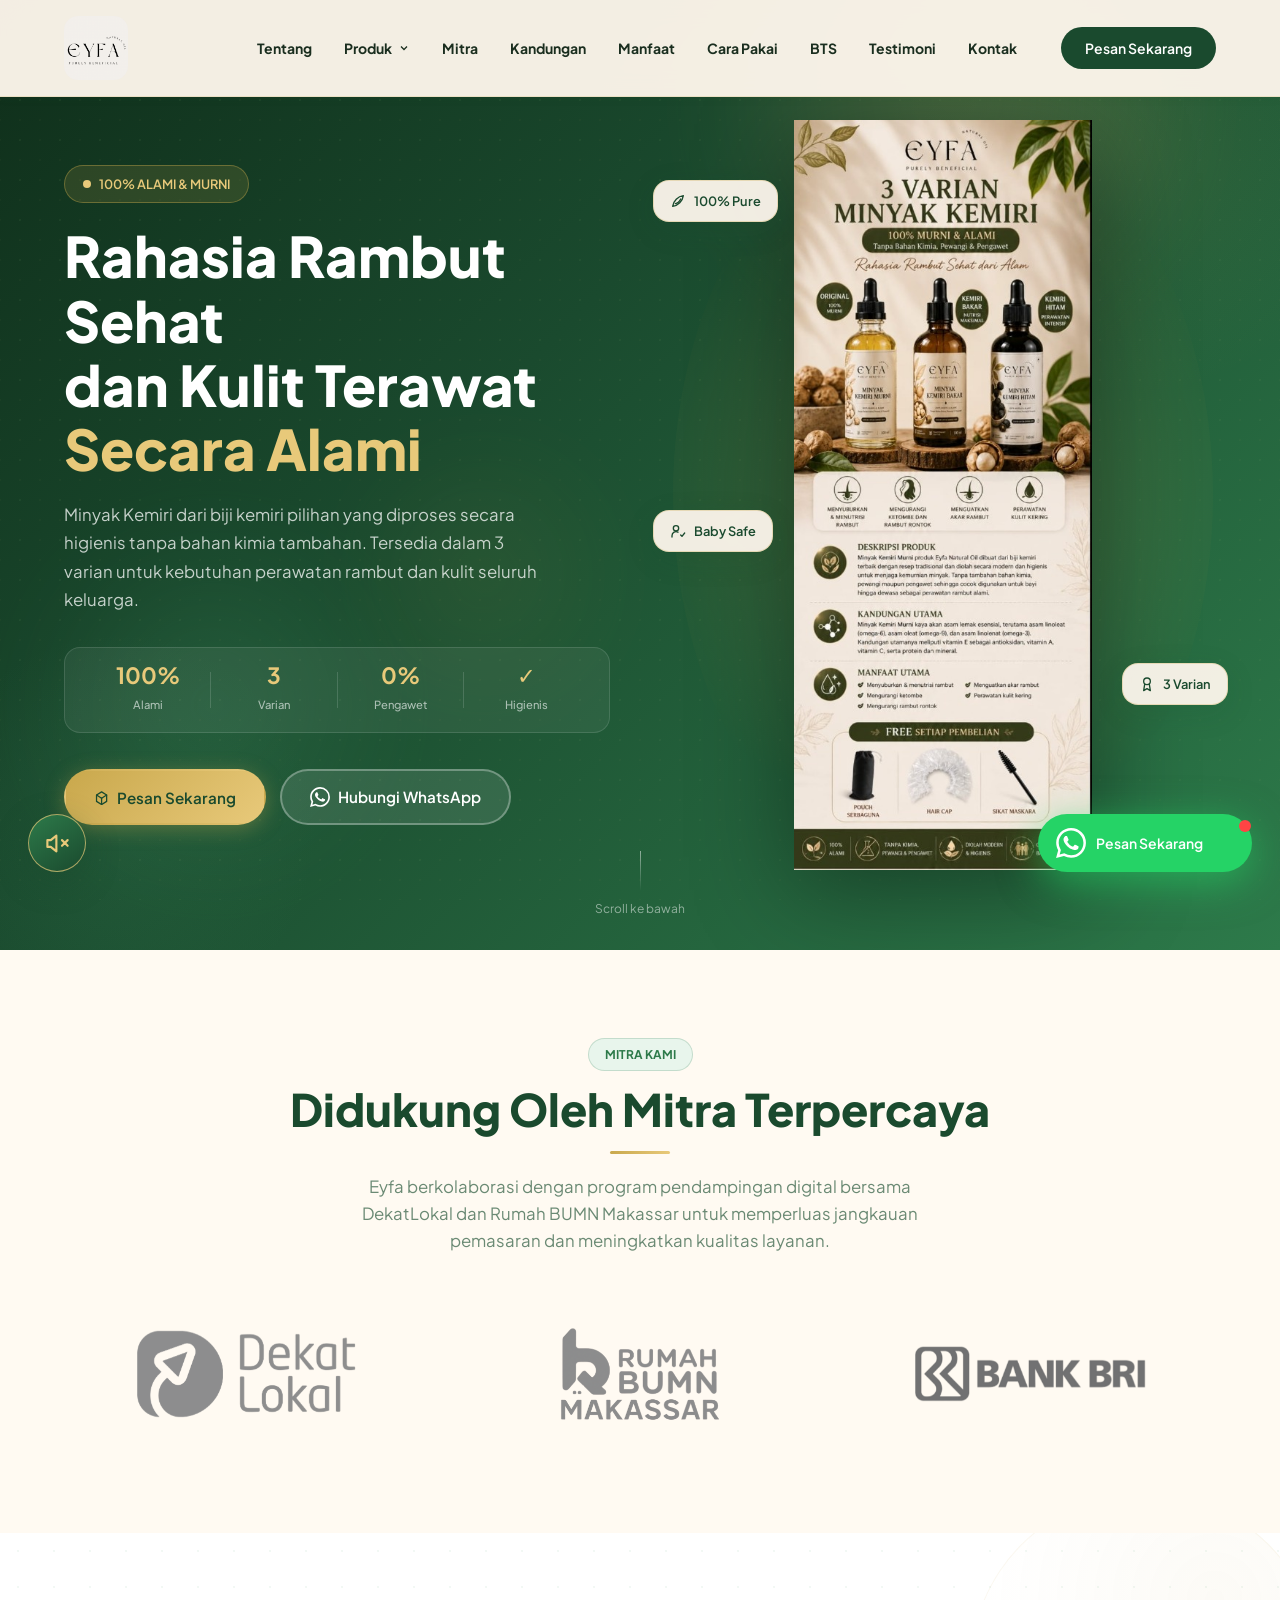
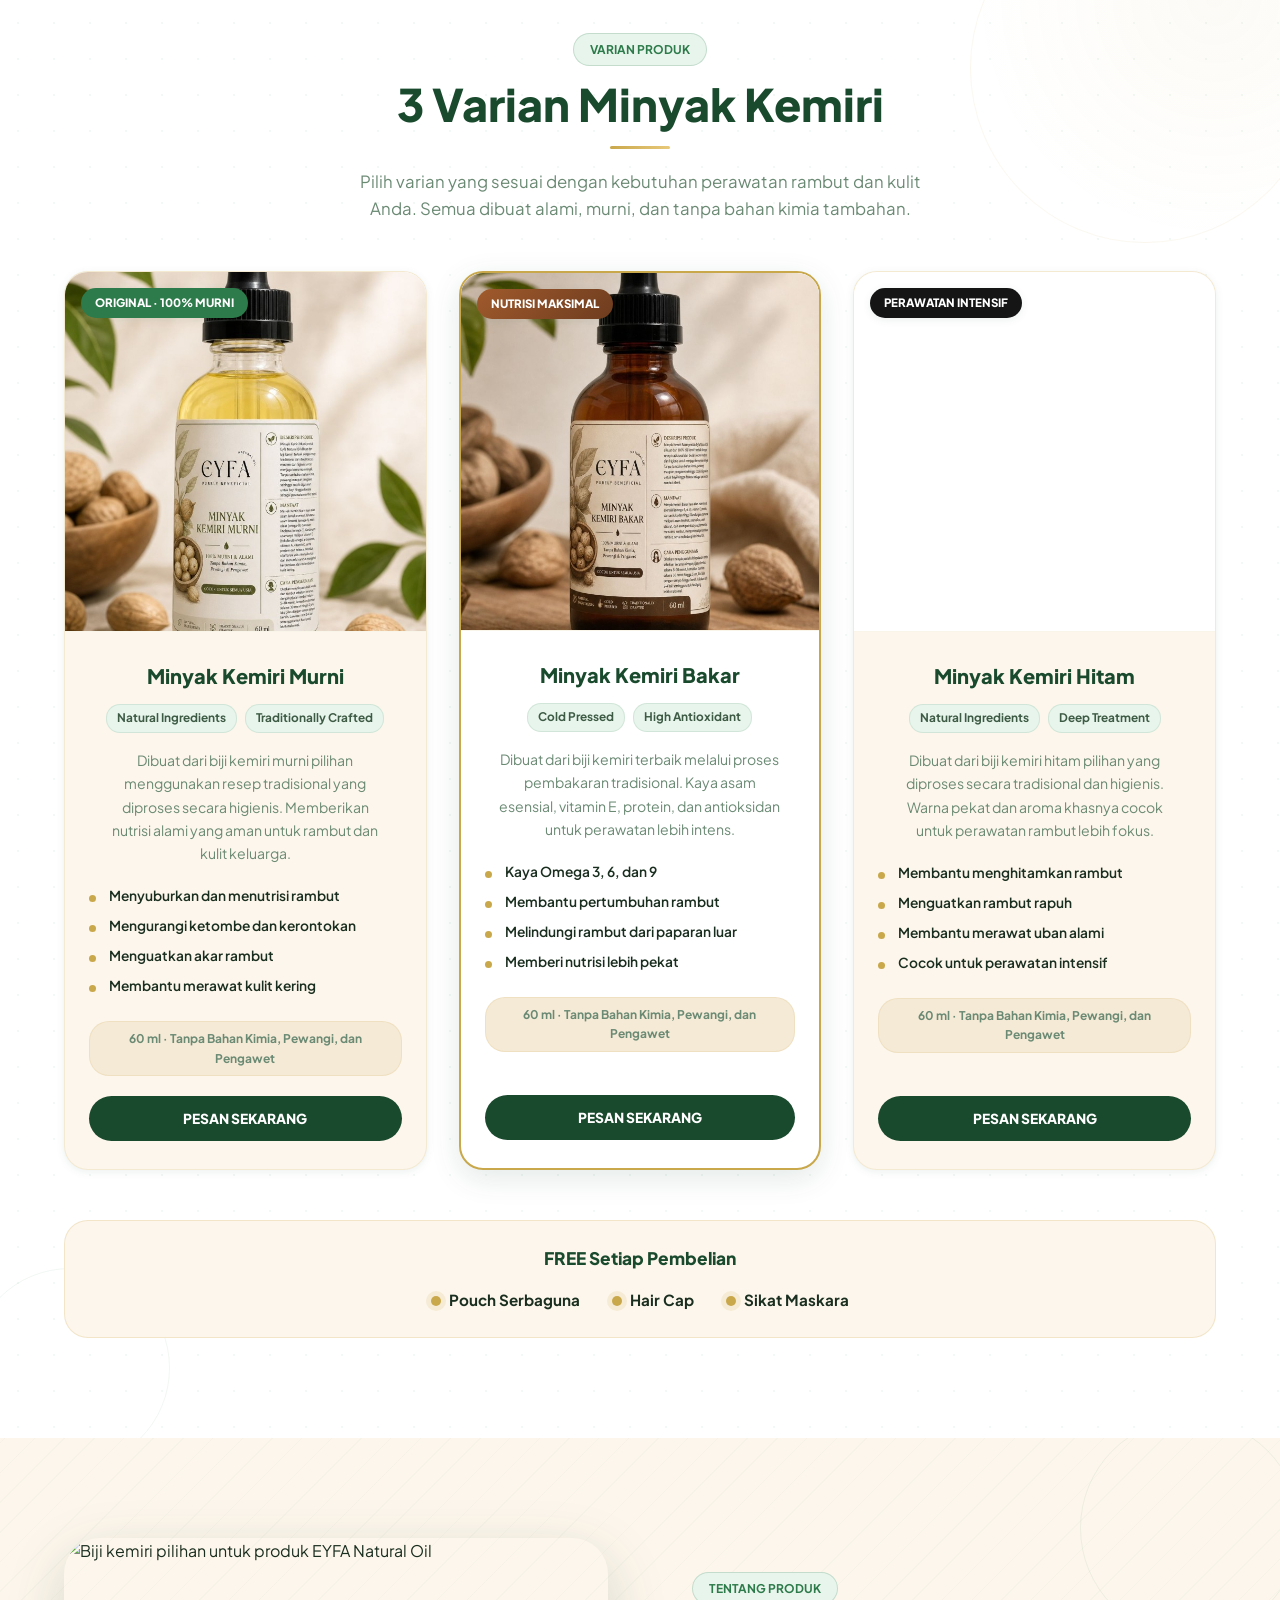
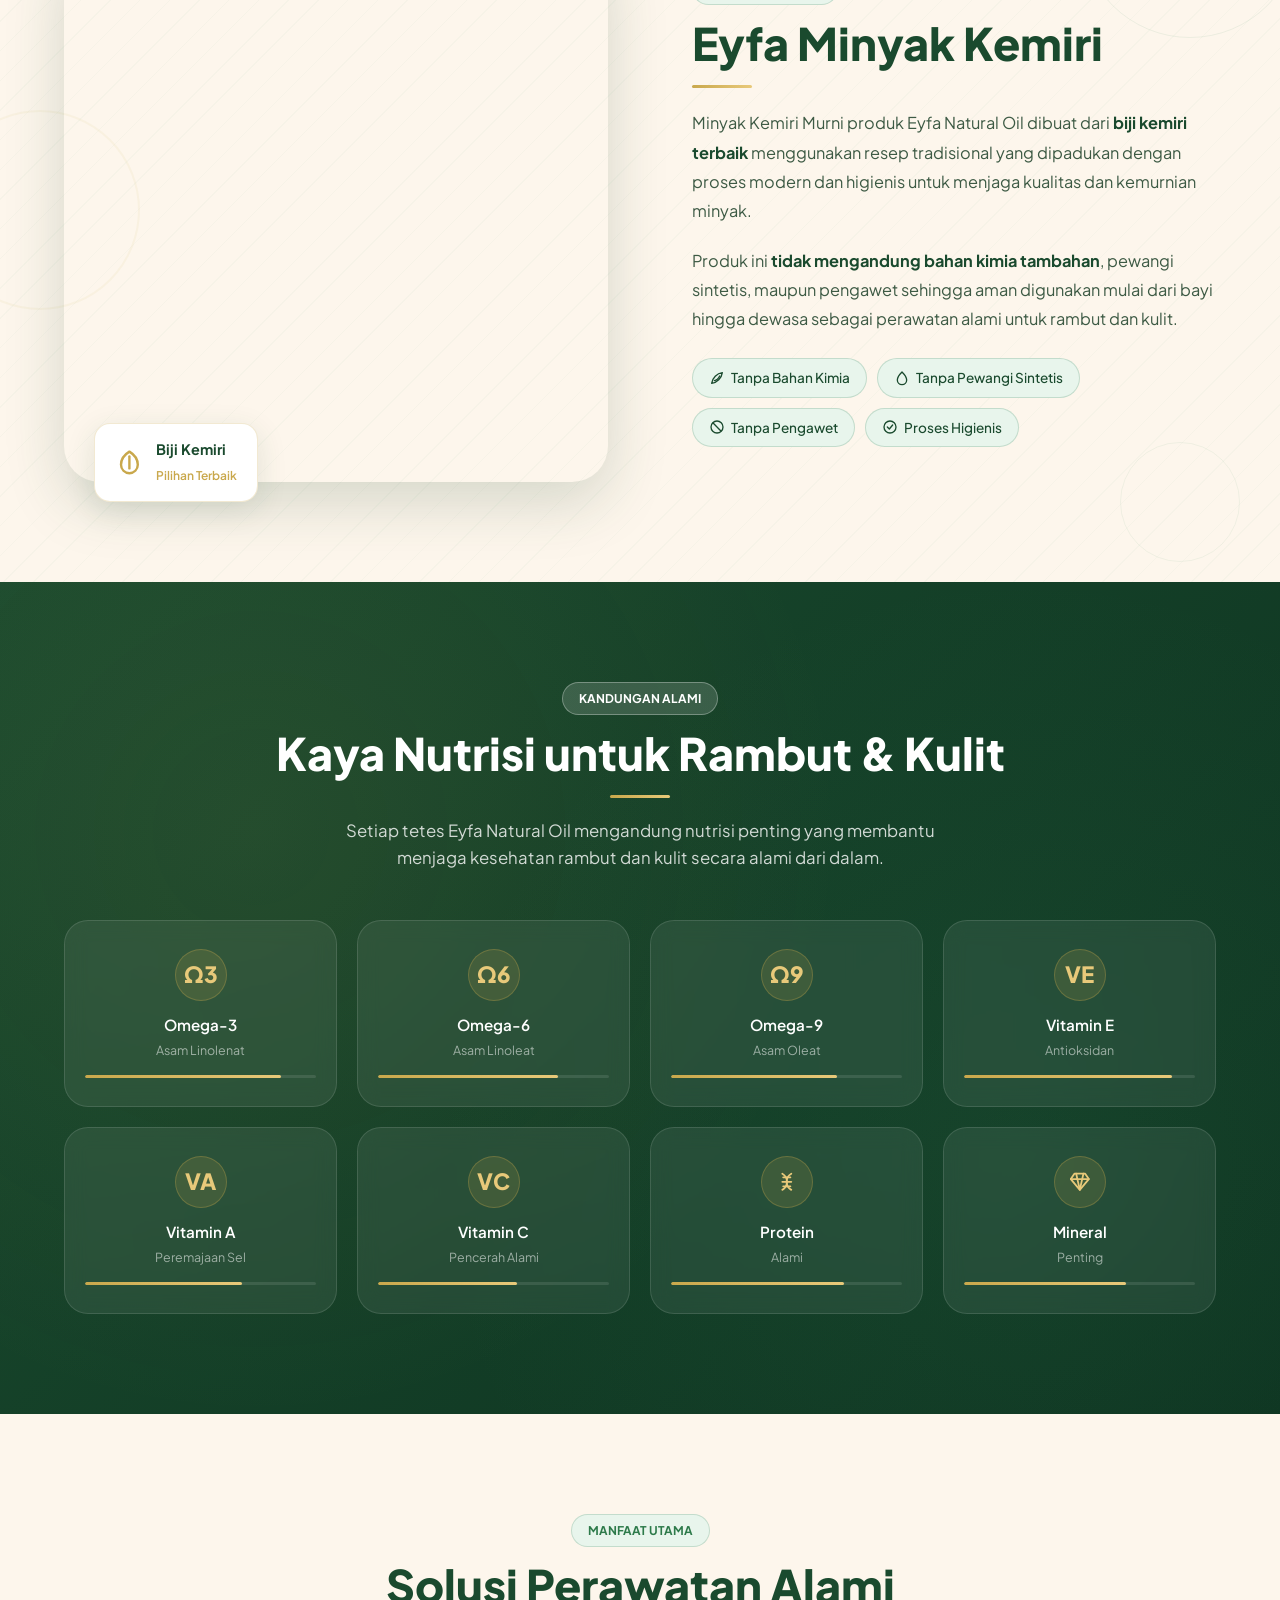
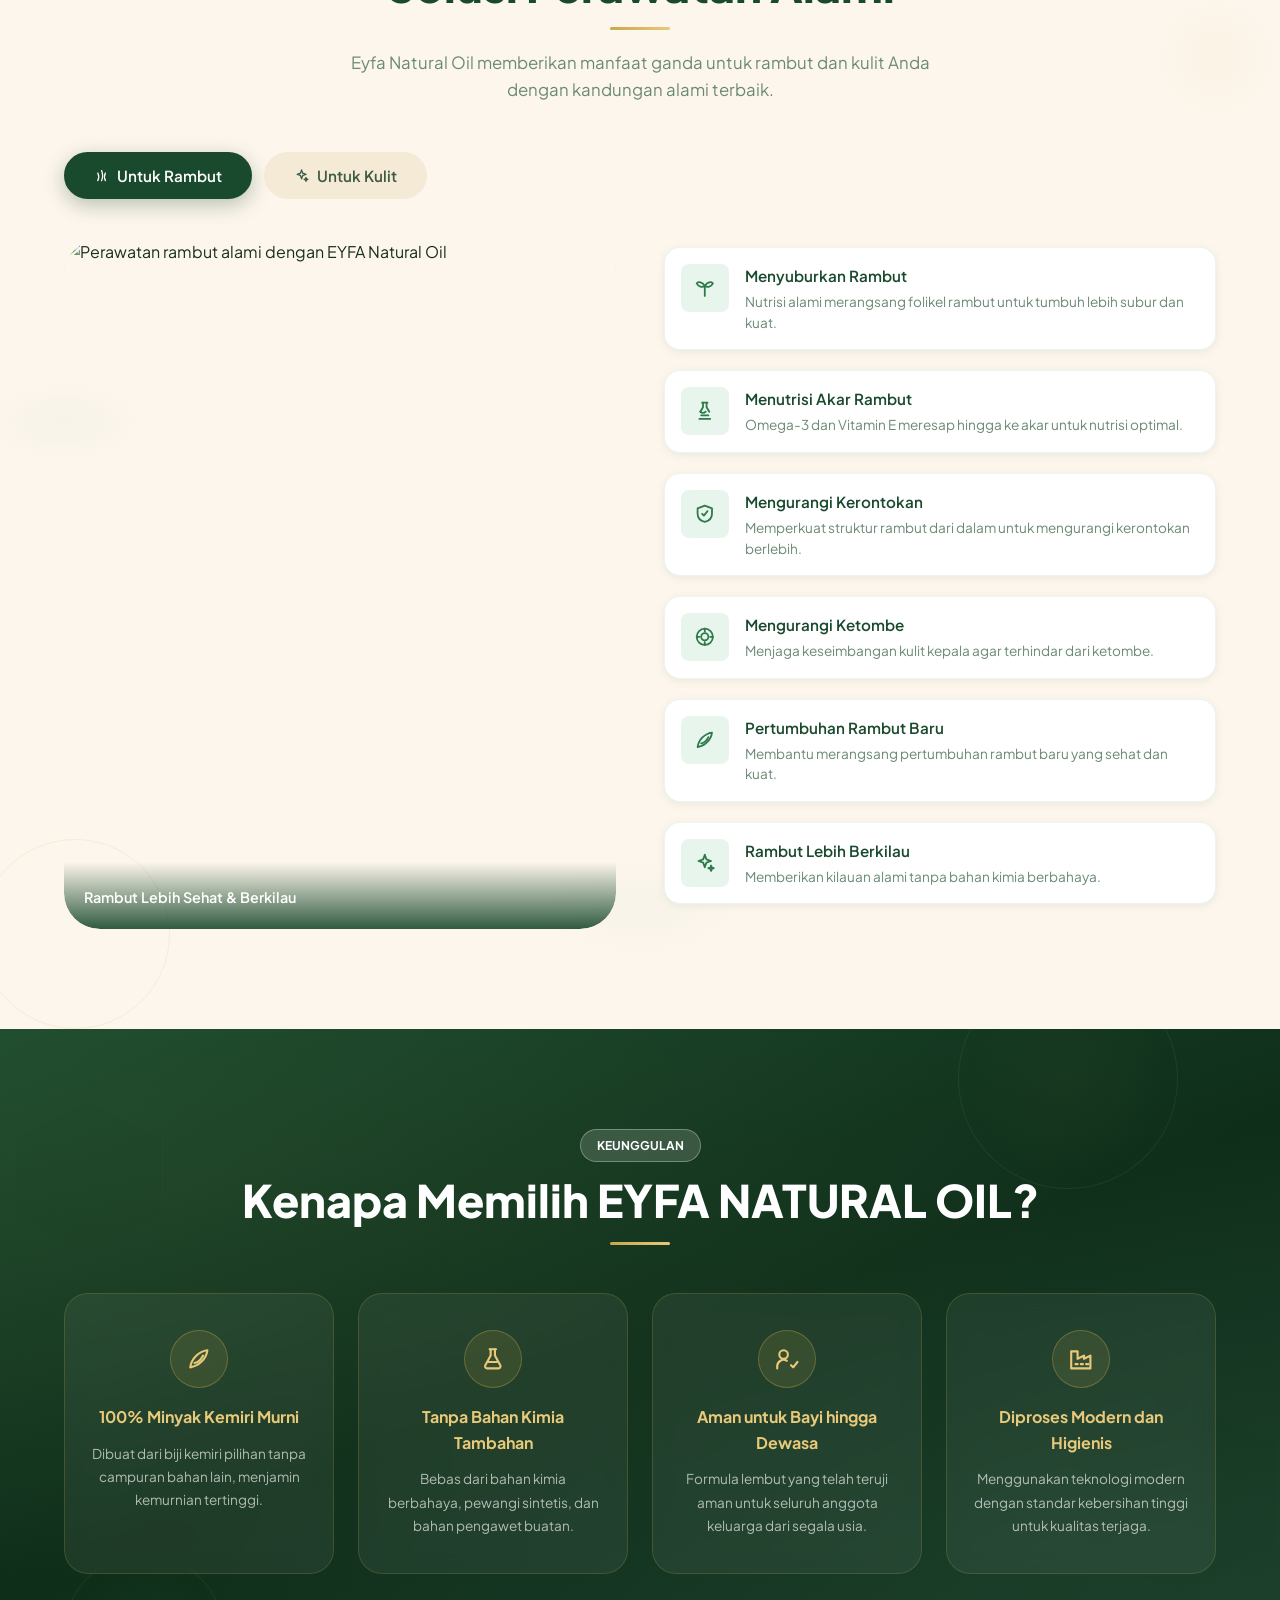
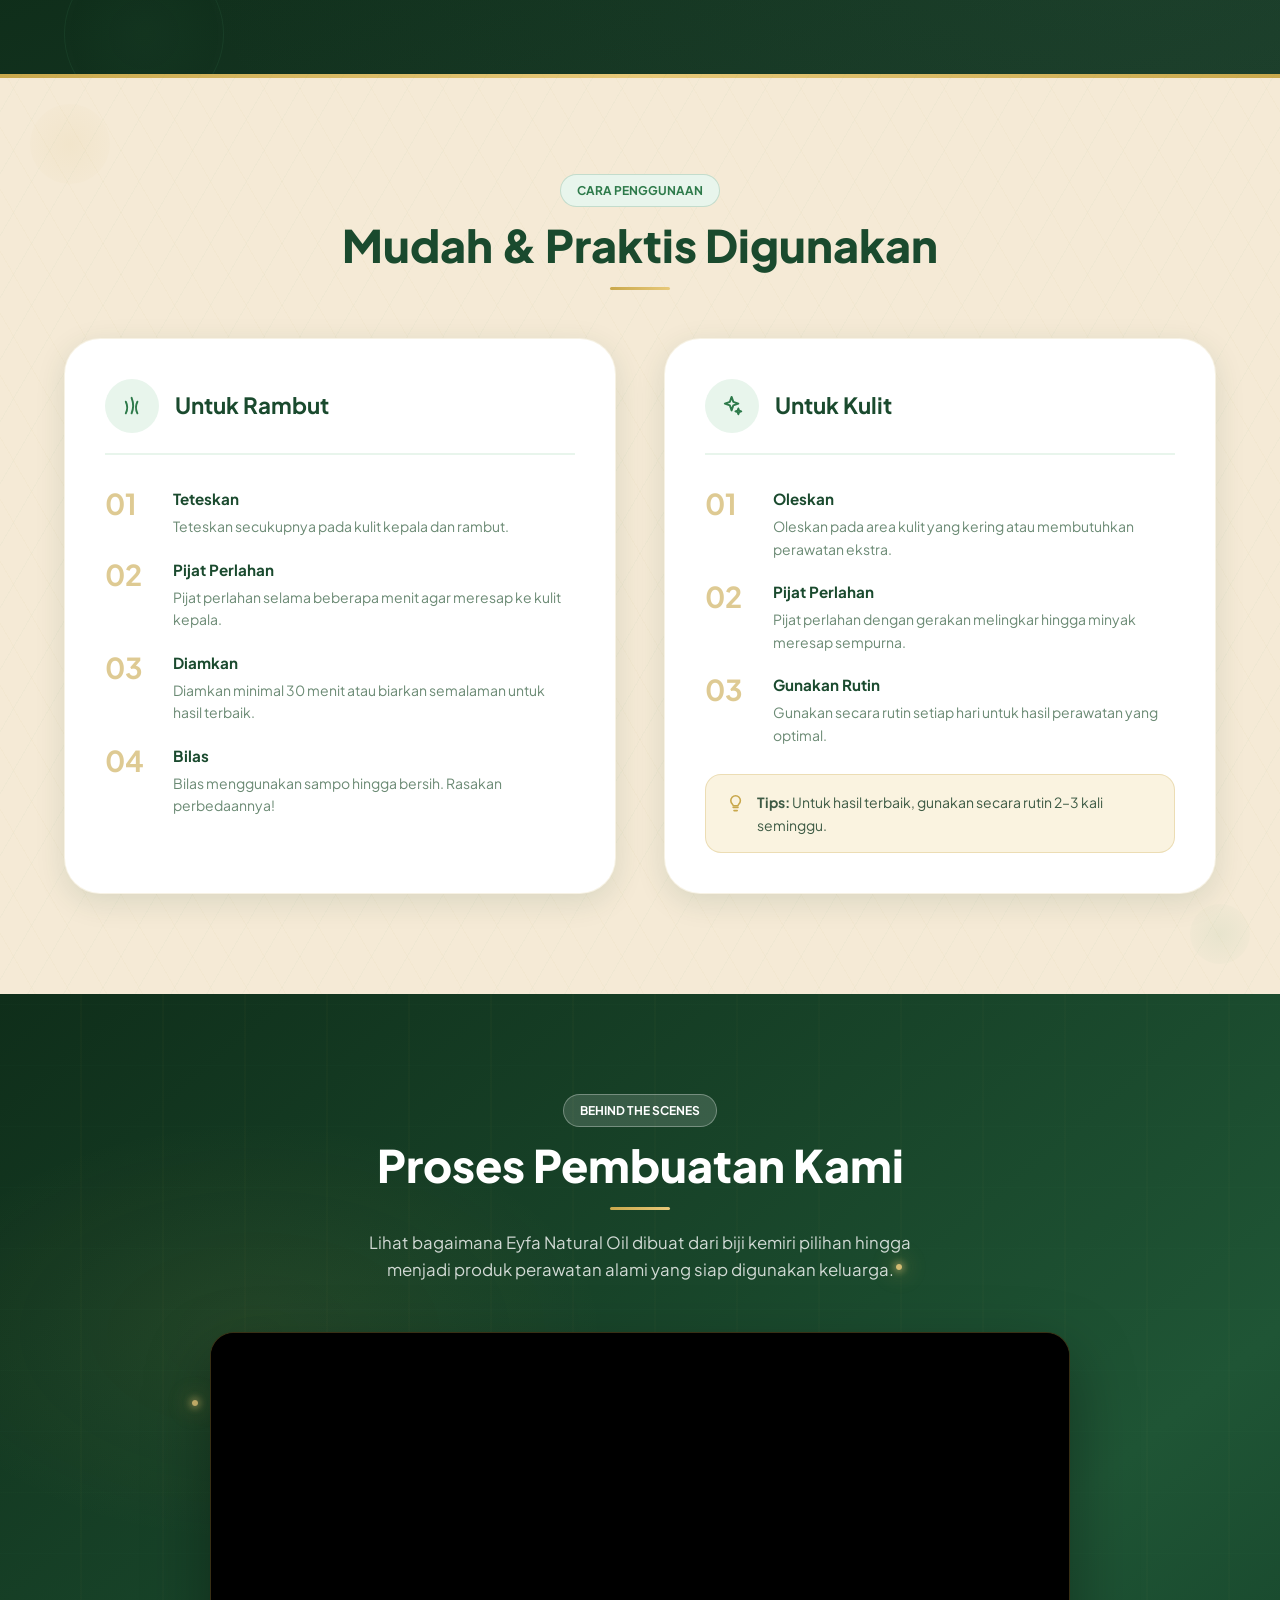
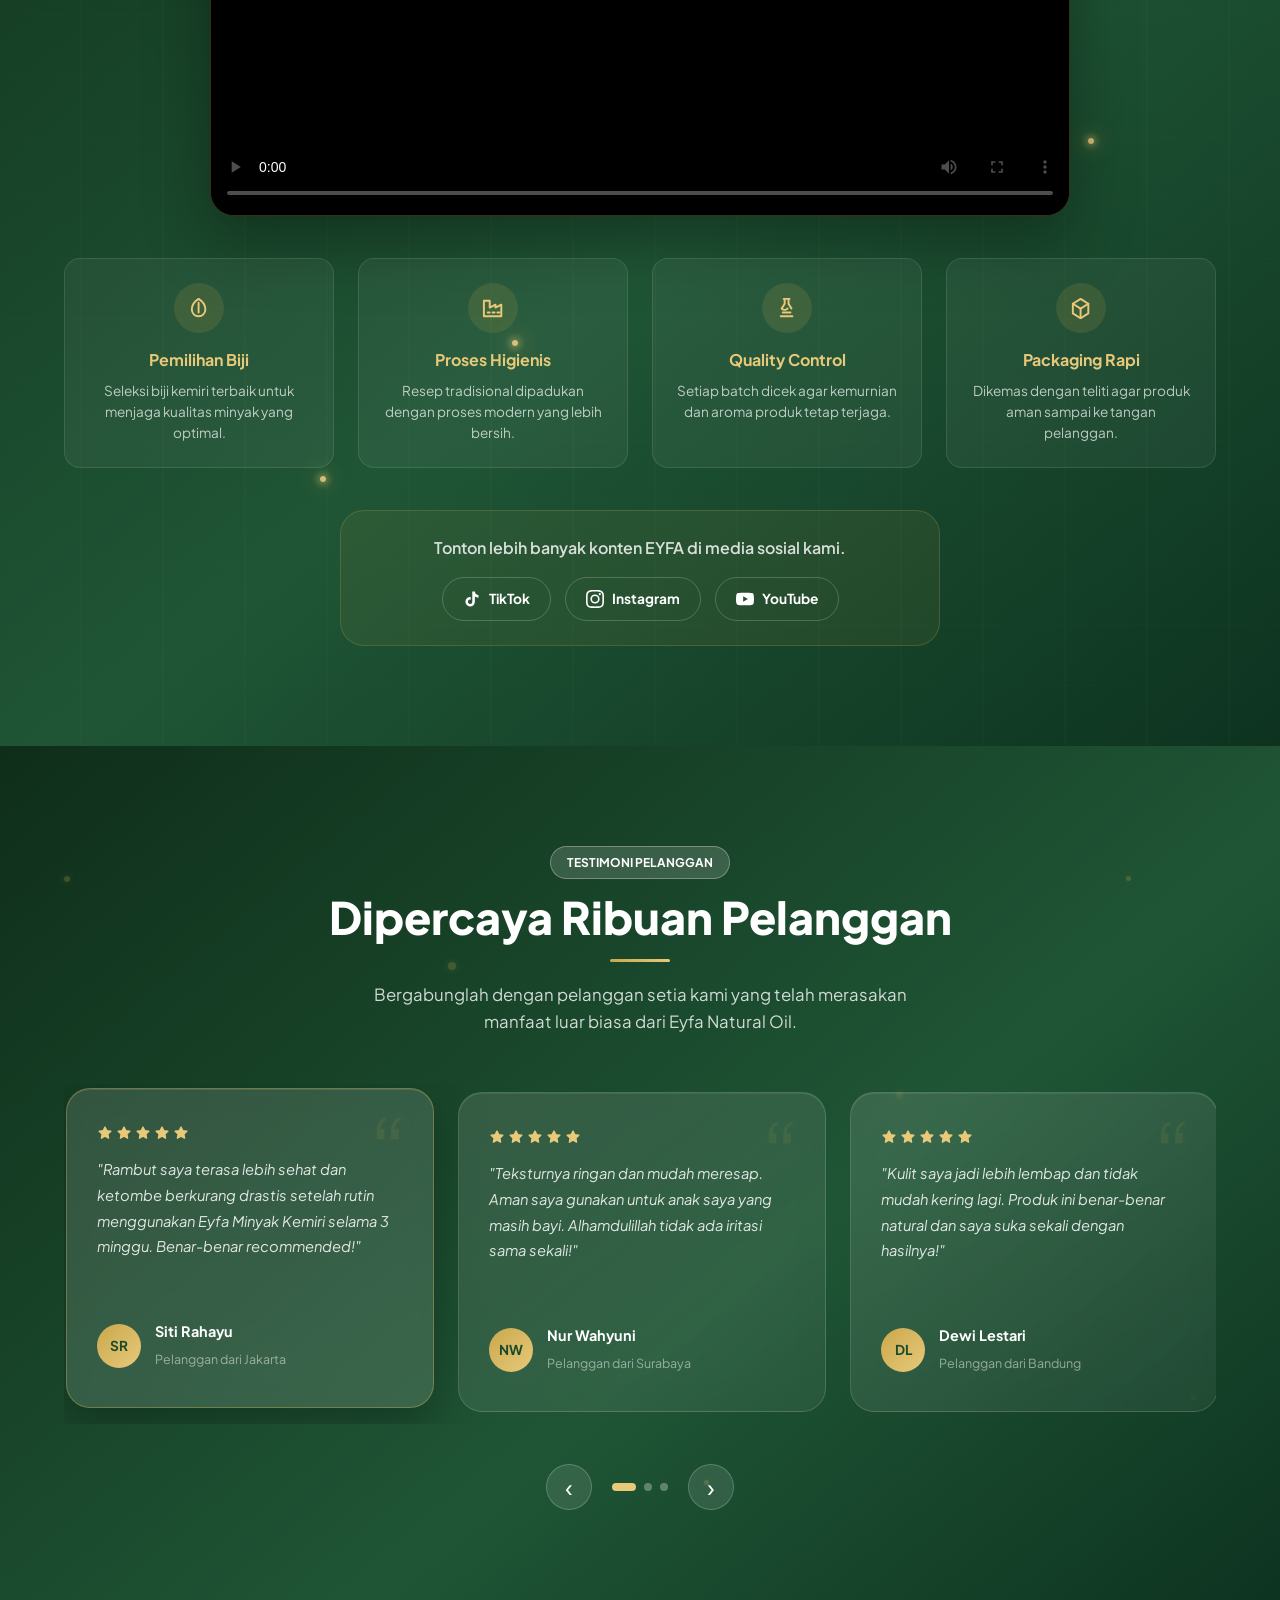
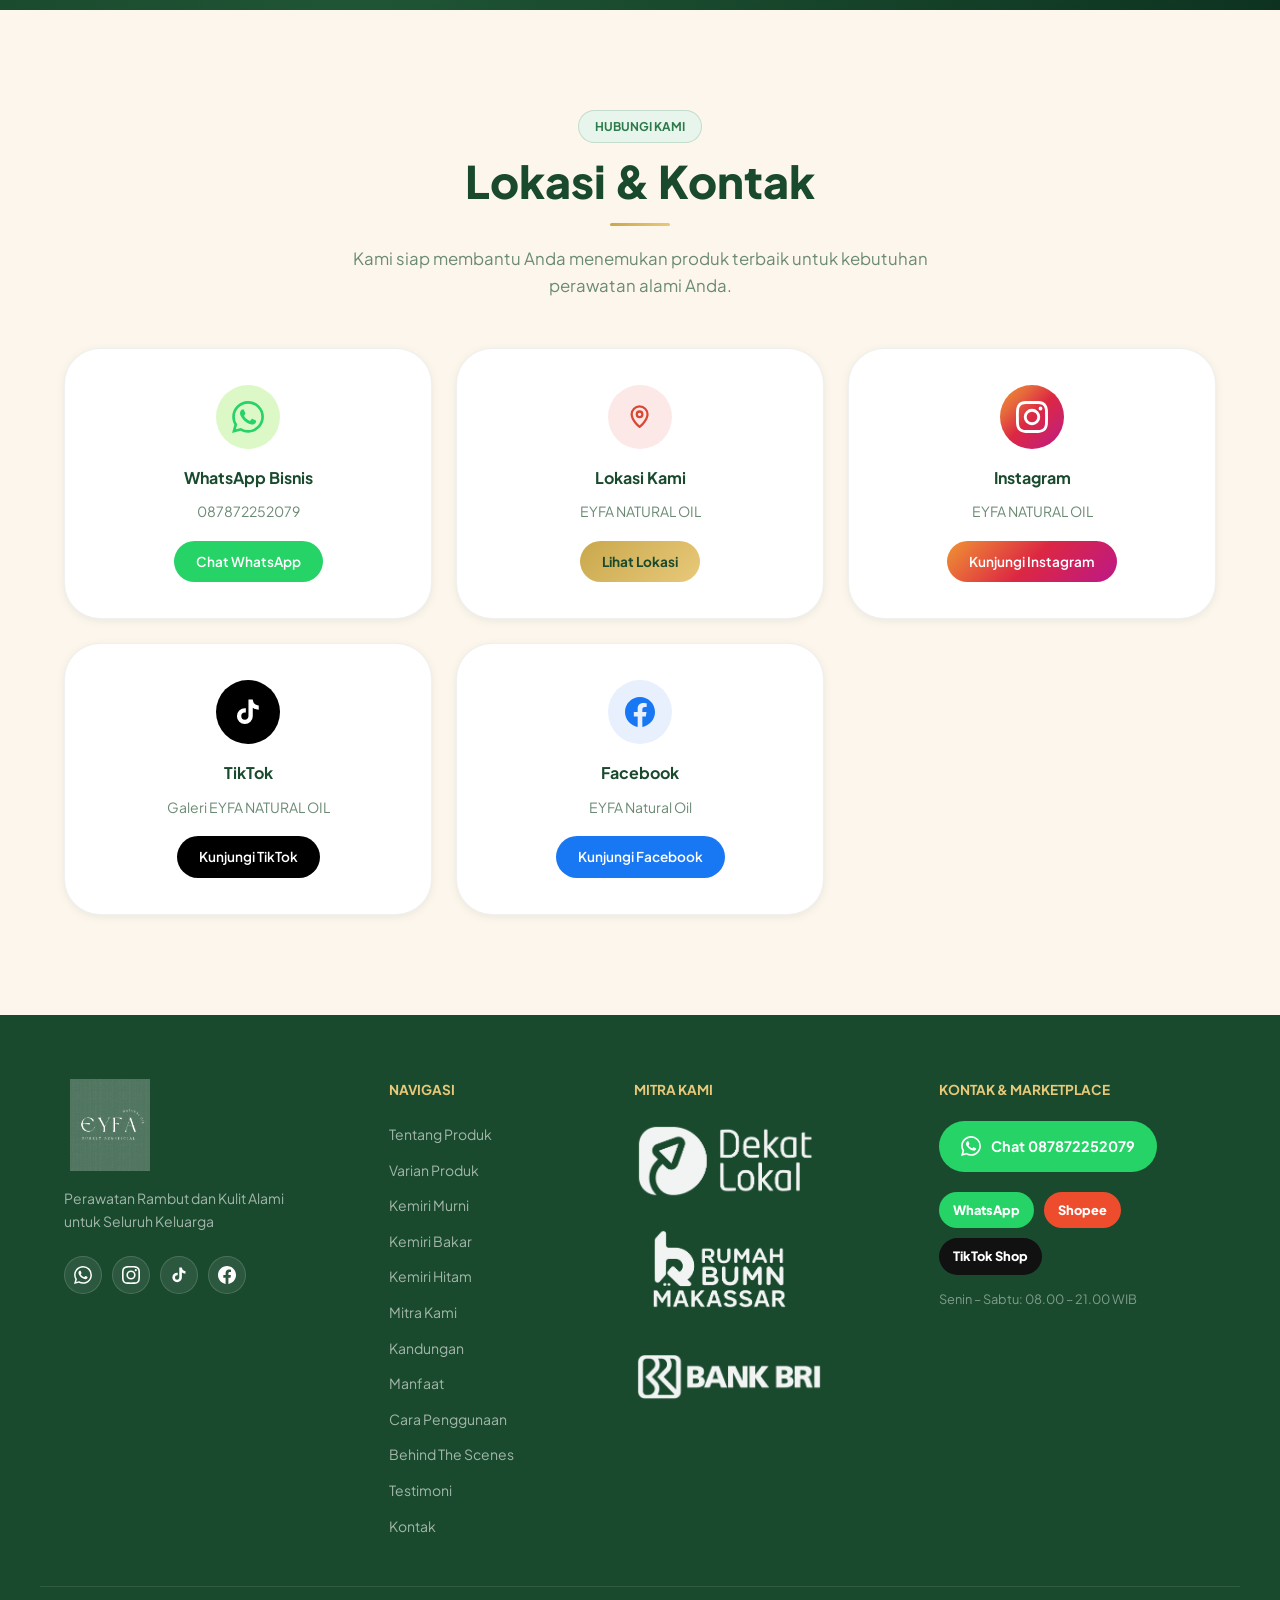
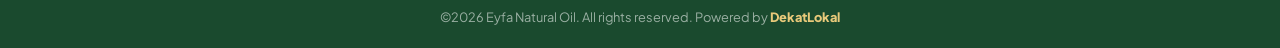
==== commit 8e7cda04: "update musik" ====
--- a/index.html
+++ b/index.html
@@ -1184,6 +1184,28 @@
     <span class="floating-wa-pulse" aria-hidden="true"></span>
   </a>
 
+  <!-- ===== BACKSOUND CONTROL ===== -->
+  <audio id="backsound" src="assets/backsound.mpeg" loop preload="metadata"></audio>
+  <button
+    class="backsound-toggle"
+    id="backsoundToggle"
+    type="button"
+    aria-label="Nyalakan backsound"
+    aria-pressed="false"
+    title="Nyalakan backsound"
+  >
+    <svg class="backsound-icon backsound-icon-off" viewBox="0 0 24 24" aria-hidden="true">
+      <path d="M11 5 6 9H3v6h3l5 4V5Z" />
+      <path d="m16 9 5 5m0-5-5 5" />
+    </svg>
+    <svg class="backsound-icon backsound-icon-on" viewBox="0 0 24 24" aria-hidden="true">
+      <path d="M11 5 6 9H3v6h3l5 4V5Z" />
+      <path d="M15.5 8.5a5 5 0 0 1 0 7" />
+      <path d="M18 6a8.5 8.5 0 0 1 0 12" />
+    </svg>
+    <span class="backsound-status">Musik mati</span>
+  </button>
+
   <script src="script.js"></script>
 </body>
 </html>
--- a/style.css
+++ b/style.css
@@ -2680,3 +2680,95 @@
   opacity: 1;
   transform: none;
 }
+
+/* ============================================================
+   BACKSOUND CONTROL
+   ============================================================ */
+.backsound-toggle {
+  position: fixed;
+  left: 28px;
+  bottom: 28px;
+  z-index: 999;
+  width: 58px;
+  height: 58px;
+  display: inline-flex;
+  align-items: center;
+  justify-content: center;
+  color: var(--gold-light);
+  background: linear-gradient(145deg, var(--green-mid), var(--green-dark));
+  border: 1px solid rgba(232, 201, 122, 0.7);
+  border-radius: 50%;
+  box-shadow: 0 10px 32px rgba(26, 74, 46, 0.38);
+  transition: transform var(--transition), box-shadow var(--transition), color var(--transition), background var(--transition);
+}
+.backsound-toggle:hover {
+  transform: translateY(-3px);
+  box-shadow: 0 14px 38px rgba(26, 74, 46, 0.5);
+}
+.backsound-toggle:focus-visible {
+  outline: 3px solid rgba(232, 201, 122, 0.65);
+  outline-offset: 4px;
+}
+.backsound-toggle.is-playing {
+  color: var(--green-dark);
+  background: linear-gradient(145deg, var(--gold-light), var(--gold));
+}
+.backsound-toggle.is-playing::before {
+  content: '';
+  position: absolute;
+  inset: -6px;
+  border: 2px solid rgba(201, 168, 76, 0.48);
+  border-radius: 50%;
+  animation: backsoundPulse 1.8s ease-out infinite;
+}
+.backsound-icon {
+  width: 27px;
+  height: 27px;
+  fill: none;
+  stroke: currentColor;
+  stroke-width: 1.9;
+  stroke-linecap: round;
+  stroke-linejoin: round;
+}
+.backsound-icon-on { display: none; }
+.backsound-toggle.is-playing .backsound-icon-off { display: none; }
+.backsound-toggle.is-playing .backsound-icon-on { display: block; }
+.backsound-status {
+  position: absolute;
+  left: 68px;
+  padding: 7px 11px;
+  color: white;
+  background: var(--green-dark);
+  border-radius: var(--radius-sm);
+  font-size: 0.72rem;
+  font-weight: 700;
+  line-height: 1;
+  white-space: nowrap;
+  opacity: 0;
+  pointer-events: none;
+  transform: translateX(-5px);
+  transition: opacity var(--transition), transform var(--transition);
+}
+.backsound-toggle:hover .backsound-status,
+.backsound-toggle:focus-visible .backsound-status {
+  opacity: 1;
+  transform: translateX(0);
+}
+@keyframes backsoundPulse {
+  from { opacity: 0.8; transform: scale(0.88); }
+  to { opacity: 0; transform: scale(1.2); }
+}
+
+@media (max-width: 768px) {
+  .backsound-toggle {
+    left: 20px;
+    bottom: 20px;
+    width: 56px;
+    height: 56px;
+  }
+  .backsound-status { display: none; }
+}
+
+@media (prefers-reduced-motion: reduce) {
+  .backsound-toggle.is-playing::before { animation: none; }
+}
